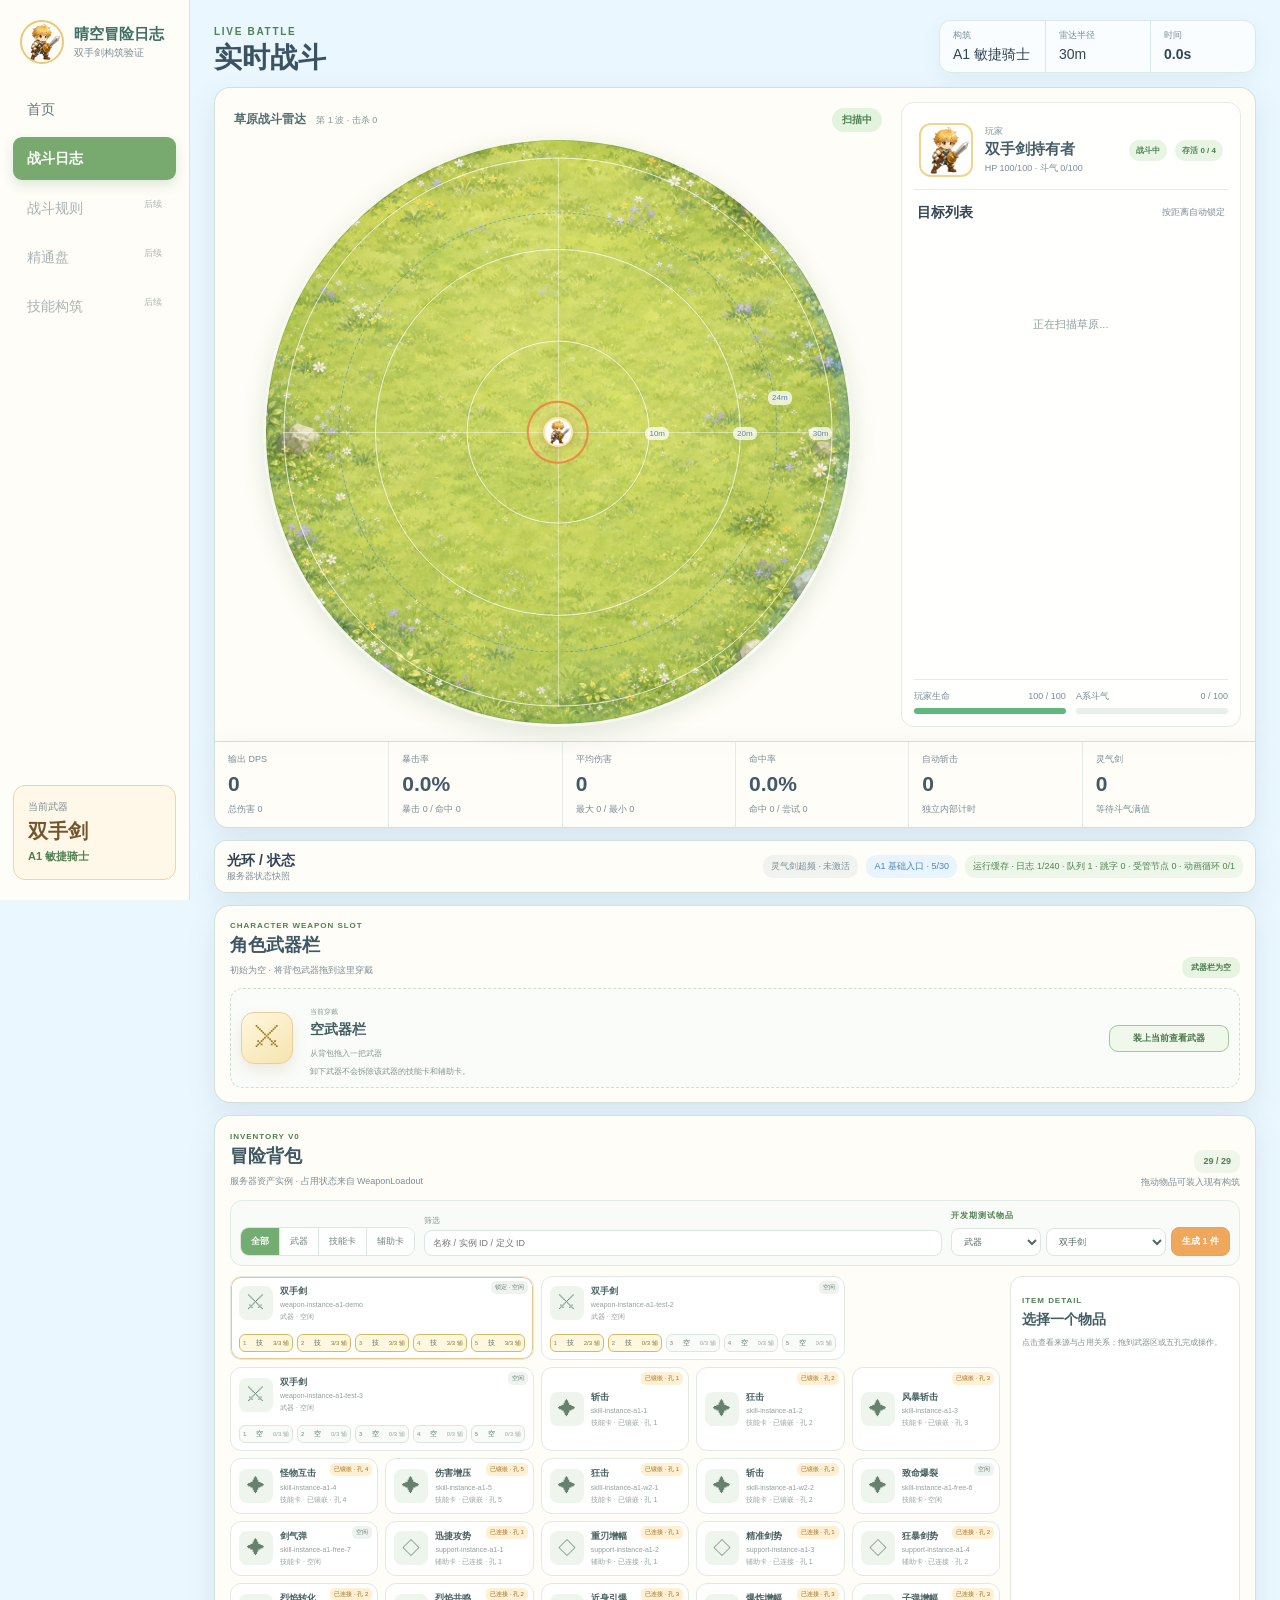
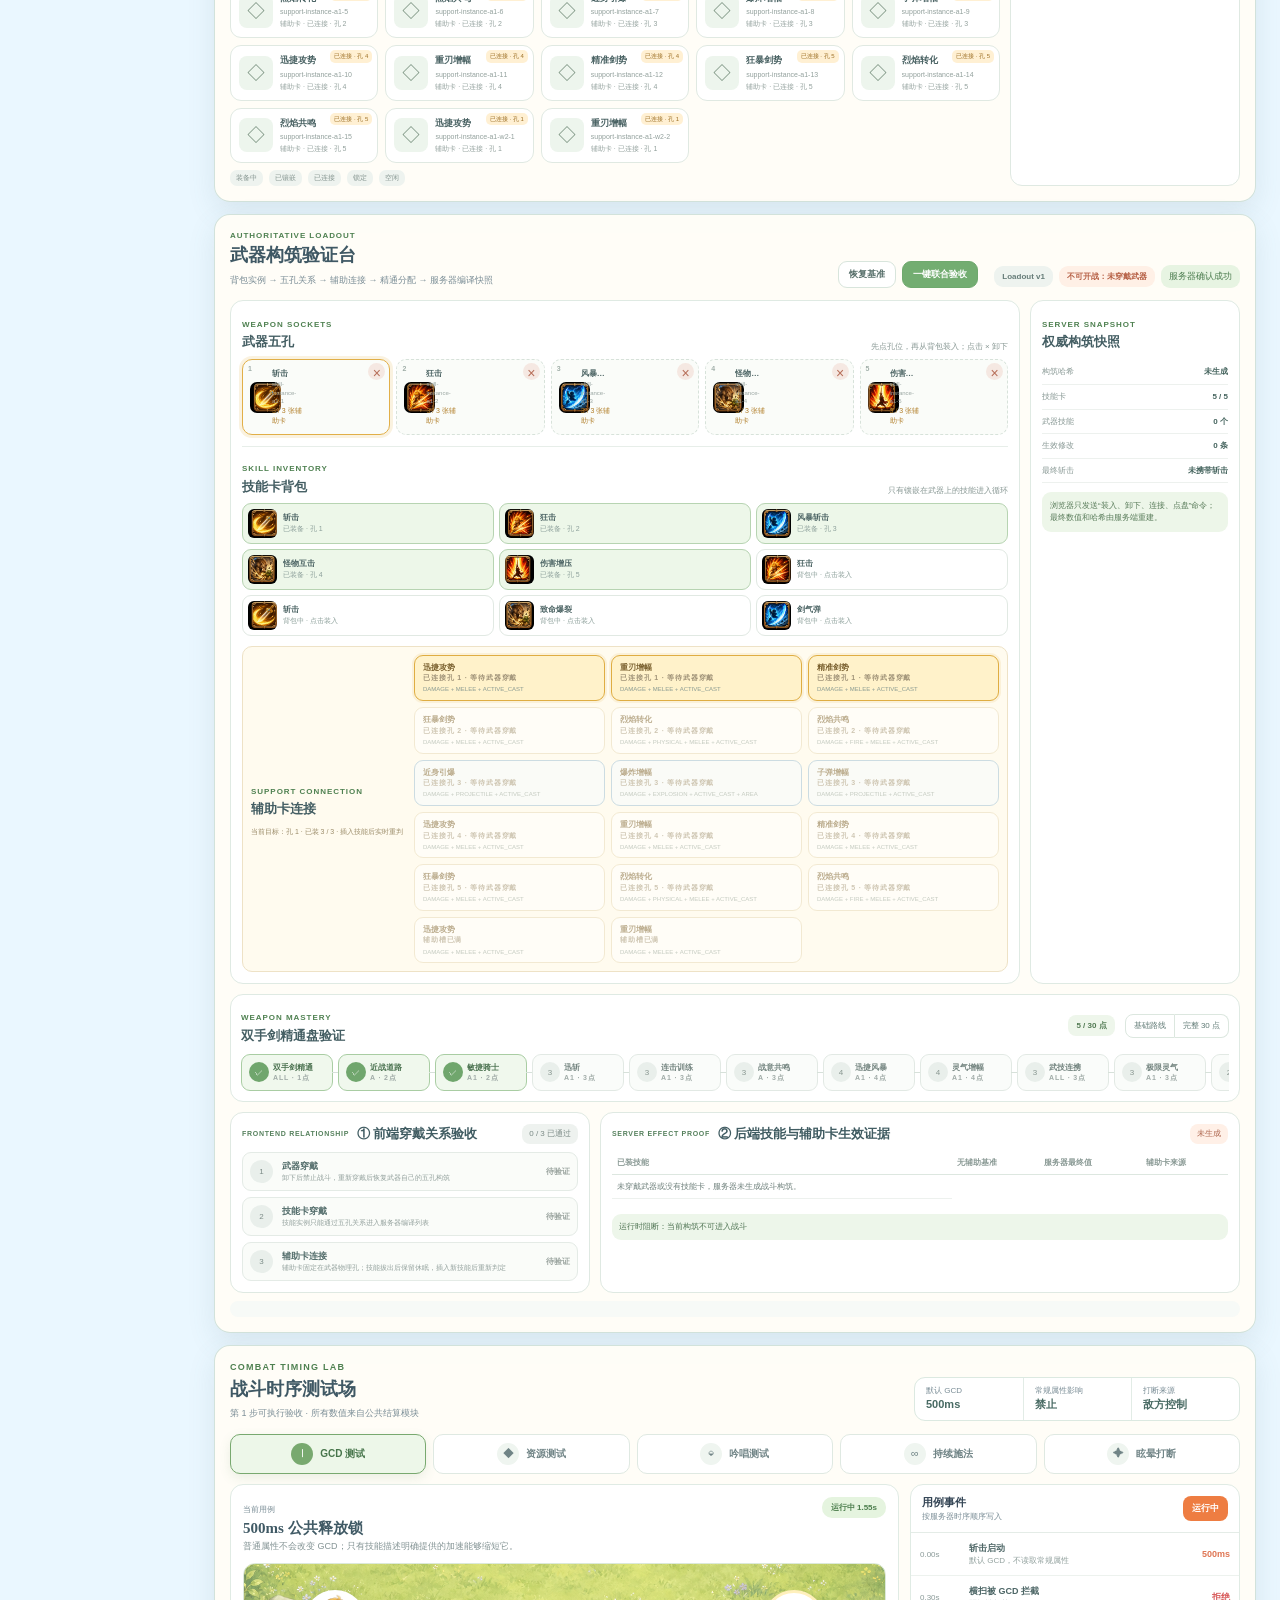
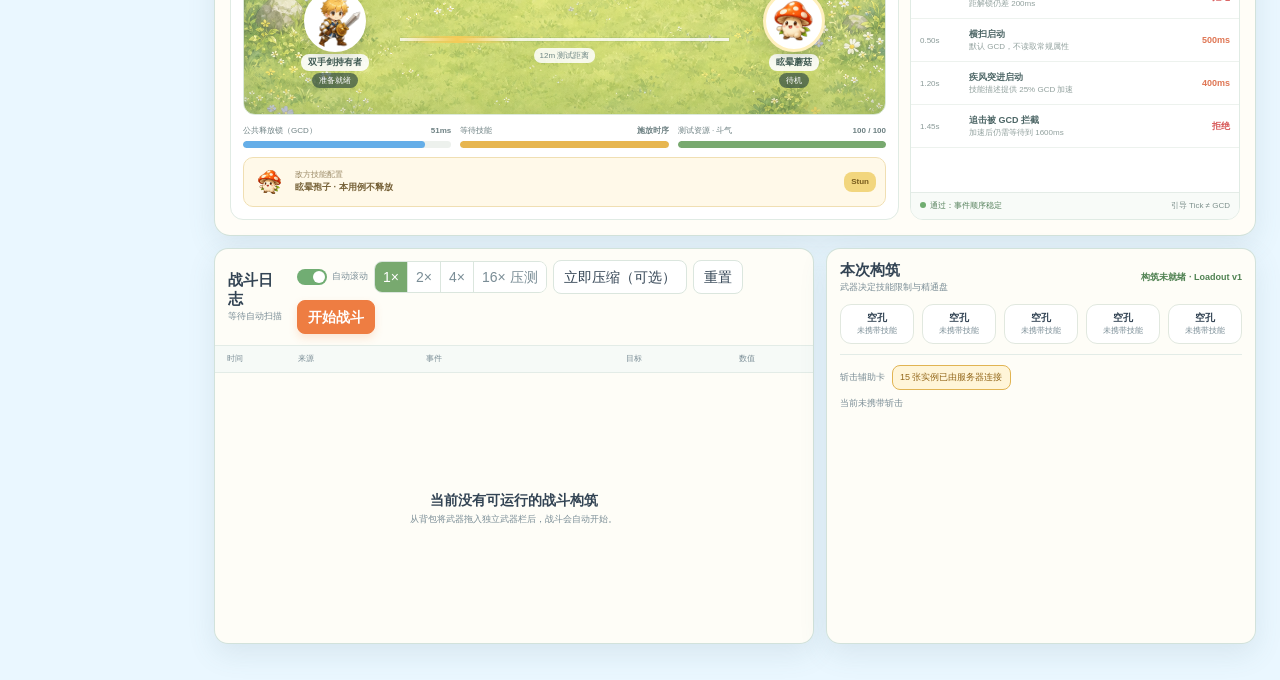
==== apps/web/index.html @ 93f16168 "fix: bind supports to weapon sockets" ====
<!doctype html>
<html lang="zh-CN">
<head>
  <meta charset="UTF-8">
  <meta name="viewport" content="width=device-width, initial-scale=1.0">
  <meta name="description" content="双手剑 A1 敏捷骑士实时战斗日志">
  <title>双手剑 · 实时战斗日志</title>
  <link rel="stylesheet" href="./theme-ro.css?v=slot-bound-supports-1">
</head>
<body>
  <div class="app-shell">
    <aside class="sidebar">
      <div class="brand"><img src="./assets/player-knight.png" alt=""><div><strong>晴空冒险日志</strong><small>双手剑构筑验证</small></div></div>
      <nav aria-label="主导航">
        <button type="button">首页</button>
        <button type="button" class="active">战斗日志</button>
        <button type="button" disabled>战斗规则<small>后续</small></button>
        <button type="button" disabled>精通盘<small>后续</small></button>
        <button type="button" disabled>技能构筑<small>后续</small></button>
      </nav>
      <div class="sidebar-build">
        <small>当前武器</small><strong>双手剑</strong><span>A1 敏捷骑士</span>
      </div>
    </aside>

    <main class="content">
      <header class="page-header">
        <div><p>LIVE BATTLE</p><h1>实时战斗</h1></div>
        <div class="header-meta">
          <span><small>构筑</small>A1 敏捷骑士</span>
          <span><small>雷达半径</small>30m</span>
          <span><small>时间</small><b id="clock">0.0s</b></span>
        </div>
      </header>

      <section class="viewport-panel" aria-label="雷达与战斗视域">
        <div class="encounter-grid">
          <section class="radar-wrap">
            <div class="radar-head"><span>草原战斗雷达 <small id="waveText">第 1 波</small></span><b id="encounterPhase">扫描中</b></div>
            <div class="radar" id="radar">
              <div class="radar-floats" id="radarFloats"></div>
              <i class="radar-sweep"></i>
              <i class="radar-ring ring-1"></i><i class="radar-ring ring-2"></i><i class="radar-ring ring-3"></i>
              <i class="future-range"></i><i class="attack-range" id="attackRange"></i>
              <i class="radar-axis axis-x"></i><i class="radar-axis axis-y"></i>
              <div id="radarUnits"></div>
              <span class="radar-player"><img src="./assets/player-knight.png" alt="玩家"></span>
              <small class="range-label range-10">10m</small><small class="range-label range-20">20m</small><small class="range-label range-24">24m</small><small class="range-label range-30">30m</small>
            </div>
          </section>
          <div class="encounter-view">
            <div class="player-summary">
              <img src="./assets/player-knight.png" alt="双手剑持有者">
              <div><small>玩家</small><strong>双手剑持有者</strong><span id="playerStatus">HP 100/100 · 斗气 0/100</span></div>
              <b id="playerLifeState">战斗中</b><b id="aliveCount">存活 0 / 4</b>
            </div>
            <div class="player-floats" id="playerFloats"></div>
            <div class="roster-title"><span>目标列表</span><small>按距离自动锁定</small></div>
            <div id="enemyRoster" class="enemy-roster">
              <div class="empty-roster">正在扫描草原...</div>
            </div>
            <div class="bars">
              <label>玩家生命 <span id="playerHpText">100 / 100</span><i><b id="playerHpBar" class="hp-player"></b></i></label>
              <label>A系斗气 <span id="spiritText">0 / 100</span><i><b id="spiritBar" class="spirit"></b></i></label>
            </div>
          </div>
        </div>
      </section>

      <section class="metric-grid" aria-label="战斗统计">
        <article><span>输出 DPS</span><strong id="dpsMetric">0</strong><small id="totalMetric">总伤害 0</small></article>
        <article><span>暴击率</span><strong>0.0%</strong><small>暴击 0 / 命中 <b id="hitMetric">0</b></small></article>
        <article><span>平均伤害</span><strong id="avgMetric">0</strong><small>最大 <b id="maxMetric">0</b> / 最小 <b id="minMetric">0</b></small></article>
        <article><span>命中率</span><strong id="accuracyMetric">0.0%</strong><small>命中 <b id="hitDetail">0</b> / 尝试 <b id="attemptMetric">0</b></small></article>
        <article><span>自动斩击</span><strong id="slashMetric">0</strong><small>独立内部计时</small></article>
        <article><span>灵气剑</span><strong id="auraMetric">0</strong><small id="auraState">等待斗气满值</small></article>
      </section>

      <section class="aura-panel">
        <div><span>光环 / 状态</span><small>服务器状态快照</small></div>
        <span id="auraChip" class="state-chip inactive">灵气剑超频 · 未激活</span>
        <span class="state-chip">A1 基础入口 · 5/30</span>
        <span id="runtimeHealth" class="state-chip runtime-health">运行缓存 · 初始化</span>
      </section>

      <section class="character-weapon-panel" aria-label="角色武器栏">
        <header><div><p>CHARACTER WEAPON SLOT</p><h2>角色武器栏</h2><span>初始为空 · 将背包武器拖到这里穿戴</span></div><b id="weaponEquipState">武器栏为空</b></header>
        <div class="character-weapon-slot empty" id="weaponEquipDropZone">
          <div class="weapon-glyph">⚔</div><div><small>当前穿戴</small><h3 id="authorityWeaponName">空武器栏</h3><code id="authorityWeaponInstanceId">拖入一把武器</code><p>卸下武器不会拆除该武器的技能卡和辅助卡。</p></div>
          <button id="weaponToggleBtn" type="button" class="weapon-toggle equip">装上当前查看武器</button>
        </div>
      </section>
      <section class="inventory-panel" id="inventoryPanel" aria-label="背包最小界面">
        <header class="inventory-head">
          <div><p>INVENTORY V0</p><h2>冒险背包</h2><span>服务器资产实例 · 占用状态来自 WeaponLoadout</span></div>
          <div class="inventory-summary"><b id="inventoryVisibleCount">0 / 0</b><span>拖动物品可装入现有构筑</span></div>
        </header>
        <div class="inventory-toolbar">
          <div id="inventoryFilters" class="inventory-filters" aria-label="背包分类">
            <button type="button" class="active" data-inventory-filter="all">全部</button>
            <button type="button" data-inventory-filter="weapon">武器</button>
            <button type="button" data-inventory-filter="skill">技能卡</button>
            <button type="button" data-inventory-filter="support">辅助卡</button>
          </div>
          <label class="inventory-search"><span>筛选</span><input id="inventorySearch" type="search" placeholder="名称 / 实例 ID / 定义 ID"></label>
          <div class="inventory-generator">
            <small>开发期测试物品</small>
            <select id="devItemKind" aria-label="测试物品类型"><option value="weapon">武器</option><option value="skill">技能卡</option><option value="support">辅助卡</option></select>
            <select id="devItemDefinition" aria-label="测试物品定义"></select>
            <button id="grantTestItemBtn" type="button">生成 1 件</button>
          </div>
        </div>
        <div class="inventory-body">
          <div><div id="inventoryGrid" class="inventory-grid"></div><p class="inventory-legend"><span>装备中</span><span>已镶嵌</span><span>已连接</span><span>锁定</span><span>空闲</span></p></div>
          <aside id="inventoryDetail" class="inventory-detail"><small>ITEM DETAIL</small><h3>选择一个物品</h3><p>点击查看来源与占用关系；拖到武器区或五孔完成操作。</p></aside>
        </div>
      </section>
      <section class="loadout-lab-panel" id="loadoutLab" aria-label="武器构筑验证台">
        <header class="loadout-lab-head">
          <div><p>AUTHORITATIVE LOADOUT</p><h2>武器构筑验证台</h2><span>背包实例 → 五孔关系 → 辅助连接 → 精通分配 → 服务器编译快照</span></div>
          <div class="loadout-authority-actions"><button id="resetLoadoutBtn" type="button">恢复基准</button><button id="runAcceptanceBtn" type="button">一键联合验收</button></div><div class="loadout-authority-status"><b id="authorityVersion">Loadout v1</b><strong id="authorityReady" class="ready">可进入战斗</strong><span id="loadoutCommandState" class="accepted">服务器确认成功</span></div>
        </header>

        <div class="loadout-lab-grid">
          <div class="loadout-workbench">
            <div class="workbench-title"><div><small>WEAPON SOCKETS</small><h3>武器五孔</h3></div><span>先点孔位，再从背包装入；点击 × 卸下</span></div>
            <div id="authoritySockets" class="authority-sockets"></div>

            <div class="workbench-title inventory-title"><div><small>SKILL INVENTORY</small><h3>技能卡背包</h3></div><span>只有镶嵌在武器上的技能进入循环</span></div>
            <div id="skillInventory" class="skill-inventory"></div>

            <div class="support-workbench">
              <div><small>SUPPORT CONNECTION</small><h3>辅助卡连接</h3><span id="selectedSocketLabel">当前目标：孔 1</span></div>
              <div id="authoritySupports" class="authority-supports"></div>
            </div>
          </div>

          <aside class="compiled-snapshot-card">
            <div><small>SERVER SNAPSHOT</small><h3>权威构筑快照</h3></div>
            <dl>
              <div><dt>构筑哈希</dt><dd id="authorityHash">计算中</dd></div>
              <div><dt>技能卡</dt><dd id="authoritySocketCount">5 / 5</dd></div>
              <div><dt>武器技能</dt><dd id="authorityWeaponSkills">2 个</dd></div>
              <div><dt>生效修改</dt><dd id="authorityModifierCount">0 条</dd></div>
              <div><dt>最终斩击</dt><dd id="authorityFinalSlash">250ms · 1.00×</dd></div>
            </dl>
            <p>浏览器只发送“装入、卸下、连接、点盘”命令；最终数值和哈希由服务端重建。</p>
          </aside>
        </div>

        <div class="mastery-workbench">
          <header><div><small>WEAPON MASTERY</small><h3>双手剑精通盘验证</h3></div><b id="masterySpent">5 / 30 点</b><div><button id="masteryBaseBtn" type="button">基础路线</button><button id="masteryFullBtn" type="button">完整 30 点</button></div></header>
          <div id="masteryTrack" class="mastery-track"></div>
        </div>

        <div class="joint-acceptance-grid">
          <section class="acceptance-front">
            <header><small>FRONTEND RELATIONSHIP</small><h3>① 前端穿戴关系验收</h3><span id="acceptanceState">等待操作</span></header>
            <ol class="acceptance-checks">
              <li id="frontCheckWeapon"><i>1</i><div><b>武器穿戴</b><small>卸下后禁止战斗，重新穿戴后恢复武器自己的五孔构筑</small></div><strong>待验证</strong></li>
              <li id="frontCheckSkill"><i>2</i><div><b>技能卡穿戴</b><small>技能实例只能通过五孔关系进入服务器编译列表</small></div><strong>待验证</strong></li>
              <li id="frontCheckSupport"><i>3</i><div><b>辅助卡连接</b><small>辅助卡固定在武器物理孔；技能拔出后保留休眠，插入新技能后重新判定</small></div><strong>待验证</strong></li>
            </ol>
          </section>
          <section class="acceptance-backend">
            <header><small>SERVER EFFECT PROOF</small><h3>② 后端技能与辅助卡生效证据</h3><span id="backendProofState">实时快照</span></header>
            <div class="effect-table-wrap"><table class="effect-table"><thead><tr><th>已装技能</th><th>无辅助基准</th><th>服务器最终值</th><th>辅助卡来源</th></tr></thead><tbody id="backendSkillRows"></tbody></table></div>
            <div id="backendModifierEvidence" class="modifier-evidence"></div>
            <div id="backendBattleProof" class="battle-proof">等待构筑进入战斗运行时</div>
          </section>
        </div>
        <ol id="acceptanceLog" class="acceptance-log" aria-live="polite"></ol>
      </section>
      <section class="timing-lab-panel" id="timingLab" aria-label="战斗时序测试场">
        <header class="timing-lab-head">
          <div><p>COMBAT TIMING LAB</p><h2>战斗时序测试场</h2><span>第 1 步可执行验收 · 所有数值来自公共结算模块</span></div>
          <div class="timing-rule-chips">
            <span><small>默认 GCD</small><b>500ms</b></span>
            <span><small>常规属性影响</small><b>禁止</b></span>
            <span><small>打断来源</small><b>敌方控制</b></span>
          </div>
        </header>

        <div class="timing-case-tabs" id="timingCaseTabs" aria-label="测试用例"></div>

        <div class="timing-lab-grid">
          <div class="timing-stage">
            <div class="timing-stage-head">
              <div><small>当前用例</small><h3 id="timingCaseTitle">500ms 公共释放锁</h3><p id="timingCaseDescription"></p></div>
              <b id="timingCaseState">待运行</b>
            </div>

            <div class="timing-arena">
              <div class="timing-actor player ready" id="timingPlayer">
                <div class="timing-avatar"><img src="./assets/player-knight.png" alt="测试角色"><i></i></div>
                <strong>双手剑持有者</strong>
                <span id="timingPlayerState">准备就绪</span>
              </div>
              <div class="timing-effect-line"><i></i><span>12m 测试距离</span></div>
              <div class="timing-actor enemy">
                <div class="timing-avatar"><img src="./assets/monster-mushroom.png" alt="眩晕蘑菇"><i></i></div>
                <strong>眩晕蘑菇</strong>
                <span id="timingEnemyState">待机</span>
              </div>
            </div>

            <div class="timing-bars">
              <label><span>公共释放锁（GCD）</span><b id="timingGcdValue">READY</b><i><em id="timingGcdFill" class="gcd"></em></i></label>
              <label><span id="timingCastLabel">等待技能</span><b>施放时序</b><i><em id="timingCastFill" class="cast"></em></i></label>
              <label><span>测试资源 · 斗气</span><b id="timingResourceValue">100 / 100</b><i><em id="timingResourceFill" class="resource"></em></i></label>
            </div>

            <div class="timing-enemy-skill">
              <img src="./assets/monster-mushroom.png" alt="">
              <div><small>敌方技能配置</small><strong id="timingEnemySkill">眩晕孢子 · 1.0s 眩晕 · 可打断</strong></div>
              <span>Stun</span>
            </div>
          </div>

          <aside class="timing-console">
            <div class="timing-console-head">
              <div><strong>用例事件</strong><small>按服务器时序顺序写入</small></div>
              <button type="button" id="runTimingCase">运行测试</button>
            </div>
            <div class="timing-event-log" id="timingEventLog" aria-live="polite"></div>
            <footer><span><i></i>通过：事件顺序稳定</span><span>引导 Tick ≠ GCD</span></footer>
          </aside>
        </div>
      </section>

      <div class="lower-grid">
      <section class="log-panel">
        <div class="log-toolbar">
          <div><h2>战斗日志</h2><span id="logSummary">等待战斗开始</span></div>
          <div class="toolbar-controls">
            <label class="switch"><input id="autoScroll" type="checkbox" checked><span></span>自动滚动</label>
            <div class="speed-controls" aria-label="模拟速度">
              <button type="button" data-speed="1" class="active">1×</button><button type="button" data-speed="2">2×</button><button type="button" data-speed="4">4×</button><button type="button" data-speed="16">16× 压测</button>
            </div>
            <button id="cleanupBtn" class="button secondary" type="button">立即压缩（可选）</button>
            <button id="resetBtn" class="button secondary" type="button">重置</button>
            <button id="startBtn" class="button primary" type="button">开始战斗</button>
          </div>
        </div>
        <div class="log-head"><span>时间</span><span>来源</span><span>事件</span><span>目标</span><span>数值</span></div>
        <div id="eventLog" class="event-log" aria-live="polite">
          <div class="empty-log"><strong>尚无战斗事件</strong><span>点击“开始战斗”后，自动释放序列会实时写入这里。</span></div>
        </div>
      </section>

      <section class="loadout-panel">
        <div class="loadout-title"><div><h2>本次构筑</h2><span>武器决定技能限制与精通盘</span></div><strong id="compileStatus">构筑已编译</strong></div>
        <div id="skillBar" class="skill-bar" aria-label="技能栏"></div>
        <div class="support-area">
          <span>斩击辅助卡</span>
          <div id="supportCards"></div>
          <p id="compiledSlash">最终斩击：572ms · 1.64×</p>
        </div>
      </section>
      </div>
    </main>
  </div>
  <script type="module" src="./battle-ro.js?v=runtime-retention-1"></script>
  <script type="module" src="./timing-lab.js?v=runtime-retention-1"></script>
  <script type="module" src="./loadout-lab.js?v=slot-bound-supports-1"></script>
</body>
</html>
---- apps/web/theme-ro.css ----
:root{color-scheme:light;--sky:#eaf7ff;--cream:#fffdf7;--line:#d9e7df;--ink:#334454;--muted:#7a8d96;--green:#78a96f;--green-dark:#4f8151;--blue:#65aee8;--gold:#e7b650;--orange:#ee7d42;--red:#eb6f69;--shadow:0 10px 28px rgba(86,119,125,.12)}
*{box-sizing:border-box}body{margin:0;min-width:320px;background:var(--sky);color:var(--ink);font:14px/1.45 "Microsoft YaHei","Segoe UI",sans-serif}button{font:inherit}.app-shell{min-height:100vh;display:grid;grid-template-columns:190px minmax(0,1fr)}
.sidebar{position:sticky;top:0;height:100vh;padding:20px 13px;background:rgba(255,253,247,.94);border-right:1px solid #d8e5d7;display:flex;flex-direction:column}.brand{display:flex;align-items:center;gap:10px;padding:0 7px 24px}.brand img{width:44px;height:44px;border-radius:50%;object-fit:cover;object-position:17% 30%;border:2px solid #e8c879}.brand div{display:grid}.brand strong{font-family:Georgia,"Microsoft YaHei",serif;color:#3e6f64;font-size:15px}.brand small,.sidebar-build small{color:var(--muted);font-size:10px}
nav{display:grid;gap:7px}nav button{display:grid;grid-template-columns:1fr auto;width:100%;padding:11px 14px;border:0;border-radius:9px;color:#64777c;background:transparent;text-align:left;cursor:pointer}nav button:hover:not(:disabled){background:#edf7eb;color:var(--green-dark)}nav button.active{background:var(--green);color:white;font-weight:700;box-shadow:0 5px 12px rgba(79,129,81,.18)}nav button:disabled{cursor:default;opacity:.55}nav button small{font-size:9px}.sidebar-build{margin-top:auto;padding:14px;border:1px solid #e6d7b4;border-radius:12px;background:#fff8e8;display:grid;gap:3px}.sidebar-build strong{font-family:Georgia,"Microsoft YaHei",serif;font-size:20px;color:#75552c}.sidebar-build span{color:var(--green-dark);font-size:11px;font-weight:700}
.content{max-width:1500px;width:100%;margin:0 auto;padding:20px 24px 36px}.page-header{display:flex;justify-content:space-between;align-items:flex-end;gap:20px;margin-bottom:14px}.page-header p{margin:0 0 3px;color:var(--green-dark);font-size:10px;font-weight:700;letter-spacing:.17em}.page-header h1{margin:0;font:700 28px/1.1 Georgia,"Microsoft YaHei",serif;color:#3a5262}.header-meta{display:flex;align-items:center;background:rgba(255,255,255,.72);border:1px solid #dbe9e7;border-radius:12px;overflow:hidden;box-shadow:0 6px 18px rgba(94,132,145,.08)}.header-meta span{min-width:105px;padding:8px 13px;display:grid;gap:2px;border-left:1px solid #dbe9e7}.header-meta span:first-child{border-left:0}.header-meta small{color:var(--muted);font-size:9px}.header-meta b{font-weight:600;font-variant-numeric:tabular-nums}
.viewport-panel,.metric-grid,.aura-panel,.log-panel,.loadout-panel{border:1px solid rgba(208,225,218,.95);background:rgba(255,253,247,.94);box-shadow:var(--shadow)}.viewport-panel{padding:14px;border-radius:16px 16px 0 0}.encounter-grid{display:grid;grid-template-columns:minmax(520px,1.45fr) minmax(330px,.75fr);gap:14px;align-items:stretch}.radar-wrap{min-width:0}.radar-head{height:35px;display:flex;justify-content:space-between;align-items:center;padding:0 5px;color:#536d70;font-size:12px;font-weight:700}.radar-head small{margin-left:7px;color:#829894;font-size:9px;font-weight:500}.radar-head b{padding:5px 10px;border-radius:13px;background:#e2f4de;color:var(--green-dark);font-size:10px;font-weight:700}
.radar{position:relative;width:min(590px,48vw);height:min(590px,48vw);min-width:440px;min-height:440px;margin:auto;border:3px solid rgba(255,255,255,.9);border-radius:50%;overflow:hidden;background:#b7d96e url('./assets/meadow-battlefield.png') center/cover;box-shadow:inset 0 0 0 1px rgba(83,127,71,.24),0 8px 22px rgba(88,126,78,.16)}.radar-ring{position:absolute;left:50%;top:50%;border:1px solid rgba(255,255,255,.78);border-radius:50%;transform:translate(-50%,-50%);box-shadow:0 0 0 1px rgba(81,120,71,.08)}.ring-1{width:31.3%;height:31.3%}.ring-2{width:62.7%;height:62.7%}.ring-3{width:94%;height:94%}.future-range{position:absolute;z-index:2;left:50%;top:50%;width:75.2%;height:75.2%;border:1px dashed rgba(76,139,199,.65);border-radius:50%;transform:translate(-50%,-50%)}.attack-range{position:absolute;z-index:4;left:50%;top:50%;width:10.7%;height:10.7%;border:2px solid rgba(238,125,66,.85);border-radius:50%;transform:translate(-50%,-50%);background:rgba(255,219,143,.16)}.attack-range.pulse{animation:rangePulse .25s ease-out}.radar-axis{position:absolute;background:rgba(255,255,255,.44)}.axis-x{left:3%;right:3%;top:50%;height:1px}.axis-y{top:3%;bottom:3%;left:50%;width:1px}.radar-sweep{position:absolute;inset:0;border-radius:50%;border:12px solid transparent;border-right-color:rgba(101,174,232,.18);animation:sweep 3.6s linear infinite}.radar-player{position:absolute;z-index:7;left:50%;top:50%;width:30px;height:30px;border:2px solid #ffe5a8;border-radius:50%;overflow:hidden;transform:translate(-50%,-50%);background:#fff;box-shadow:0 3px 8px rgba(98,79,41,.3)}.radar-player.dead{filter:grayscale(1);opacity:.42}.radar-player img{width:100%;height:100%;object-fit:cover;object-position:17% 30%}.range-label{position:absolute;z-index:3;padding:1px 4px;border-radius:6px;background:rgba(255,255,255,.74);color:#63869a;font-size:8px}.range-10{left:65%;top:49%}.range-20{left:80%;top:49%}.range-24{left:86%;top:43%;color:#4b86bc}.range-30{right:3%;top:49%}.radar-floats{position:absolute;z-index:12;inset:0;pointer-events:none}.radar-unit{position:absolute;z-index:6;width:52px;transform:translate(-50%,-50%);text-align:center;transition:left .1s linear,top .1s linear,opacity .25s}.radar-unit.hit-shake{animation:targetShake .2s linear}.radar-unit.dead{opacity:.28;filter:grayscale(1)}.radar-unit.targeted .unit-avatar{border-color:#ffca55;box-shadow:0 0 0 2px rgba(255,232,157,.7)}.unit-avatar{width:36px;height:36px;margin:auto;border:2px solid white;border-radius:50%;object-fit:cover;background:#fff;box-shadow:0 3px 7px rgba(62,86,59,.25)}.unit-name{display:block;margin-top:1px;padding:1px 4px;border-radius:7px;background:rgba(255,255,255,.88);color:#445e51;font-size:8px;font-weight:700;white-space:nowrap;overflow:hidden;text-overflow:ellipsis}.unit-hp{display:block;height:4px;margin:1px 6px 0;border:1px solid rgba(255,255,255,.8);border-radius:5px;background:rgba(64,77,65,.42);overflow:hidden}.unit-hp i{display:block;height:100%;border-radius:5px;background:var(--red)}.radar-float{position:absolute;z-index:20;white-space:nowrap;color:#e8562e;font-size:14px;font-weight:800;text-shadow:0 1px 2px white;animation:radarFloatUp .9s ease-out forwards}.radar-float.heal{color:#28a95b}.radar-float.kill{color:#b06b00;font-size:16px}
.encounter-view{position:relative;min-width:0;padding:12px;border-radius:13px;background:rgba(255,255,255,.72);border:1px solid #e2ece5;display:flex;flex-direction:column}.player-summary{display:grid;grid-template-columns:58px 1fr auto auto;align-items:center;gap:8px;padding:8px 5px 12px;border-bottom:1px solid #e3ece7}.player-summary.dead{opacity:.65}.player-summary>img{width:54px;height:54px;border-radius:12px;object-fit:cover;object-position:17% 30%;border:2px solid #f1d58e}.player-summary div{display:grid;gap:1px}.player-summary small{color:#7c9697;font-size:9px}.player-summary strong{font-family:Georgia,"Microsoft YaHei",serif;color:#465e68;font-size:15px}.player-summary span{color:var(--muted);font-size:9px}.player-summary>b{padding:5px 7px;border-radius:10px;background:#e8f5e5;color:var(--green-dark);font-size:8px}.player-summary>#playerLifeState.dead{background:#fde7e5;color:#b84f49}.player-floats{position:absolute;z-index:20;left:20px;top:12px;width:180px;height:80px;pointer-events:none}.float-number{position:absolute;left:50%;bottom:0;white-space:nowrap;color:#e85e34;font-size:15px;font-weight:800;text-shadow:0 1px 3px white;animation:floatUp .85s ease-out forwards}.float-number.resource{color:#c58b20;font-size:11px}.float-number.state{color:#498bc7;font-size:11px}.float-number.damage{color:#d84e49}.float-number.heal{color:#28a95b}.roster-title{display:flex;justify-content:space-between;align-items:center;padding:12px 3px 7px}.roster-title span{font-weight:700}.roster-title small{color:var(--muted);font-size:9px}.enemy-roster{display:grid;gap:7px;flex:1;align-content:start}.empty-roster{display:grid;place-items:center;min-height:190px;color:#8da09e;font-size:11px}.roster-row{display:grid;grid-template-columns:48px 1fr auto;align-items:center;gap:8px;padding:7px;border:1px solid #e2ebe4;border-radius:10px;background:#fff}.roster-row.targeted{border-color:#edc46d;background:#fffaf0}.roster-row.dead{opacity:.48}.roster-row img{width:44px;height:44px;border-radius:10px;object-fit:cover}.roster-info{min-width:0;display:grid;grid-template-columns:1fr auto;gap:3px 7px}.roster-info strong{overflow:hidden;text-overflow:ellipsis;white-space:nowrap;font-size:11px}.roster-info small{color:var(--muted);font-size:9px}.roster-info i{grid-column:1/-1;height:5px;border-radius:4px;background:#edf0ed;overflow:hidden}.roster-info i b{display:block;height:100%;background:var(--red)}.roster-state{padding:4px 6px;border-radius:8px;background:#edf6eb;color:var(--green-dark);font-size:8px}.bars{display:grid;grid-template-columns:1fr 1fr;gap:10px;margin-top:10px;padding-top:10px;border-top:1px solid #e3ece7}.bars label{display:grid;grid-template-columns:1fr auto;gap:5px;color:var(--muted);font-size:9px}.bars label>span{font-variant-numeric:tabular-nums}.bars i{grid-column:1/-1;height:6px;border-radius:5px;background:#e8eee9;overflow:hidden}.bars b{display:block;height:100%;transition:width .15s}.hp-player{width:100%;background:#62b77f}.spirit{width:0;background:var(--gold)}
.metric-grid{display:grid;grid-template-columns:repeat(6,1fr);border-top:0;border-radius:0 0 14px 14px;overflow:hidden}.metric-grid article{min-width:0;padding:11px 13px;border-left:1px solid #e3ece7}.metric-grid article:first-child{border-left:0}.metric-grid span,.metric-grid small{display:block;color:var(--muted);font-size:9px}.metric-grid strong{display:block;margin:3px 0;color:#435967;font-size:21px;font-weight:650;font-variant-numeric:tabular-nums}.metric-grid small b{color:inherit;font-weight:400}.aura-panel{display:flex;align-items:center;gap:8px;margin-top:12px;padding:9px 12px;border-radius:12px}.aura-panel>div{margin-right:auto;display:grid}.aura-panel>div span{font-weight:700}.aura-panel>div small{color:var(--muted);font-size:9px}.state-chip{padding:5px 8px;border-radius:10px;background:#e8f4ff;color:#4c83ae;font-size:9px}.state-chip.inactive{background:#f1f3f1;color:var(--muted)}.state-chip.active{background:#fff1cd;color:#9b6d14}
.lower-grid{display:grid;grid-template-columns:minmax(0,1.18fr) minmax(430px,.82fr);gap:12px;margin-top:12px}.log-panel,.loadout-panel{margin:0;border-radius:14px;overflow:hidden}.log-toolbar{padding:11px 13px;display:flex;justify-content:space-between;align-items:center;gap:12px;border-bottom:1px solid #e3ece7}.log-toolbar h2,.loadout-title h2{margin:0;font:700 15px Georgia,"Microsoft YaHei",serif}.log-toolbar>div:first-child,.loadout-title>div{display:grid;gap:1px}.log-toolbar>div>span,.loadout-title span{color:var(--muted);font-size:9px}.toolbar-controls{display:flex;align-items:center;gap:6px;flex-wrap:wrap}.switch{display:flex;align-items:center;gap:5px;color:var(--muted);font-size:9px;cursor:pointer}.switch input{position:absolute;opacity:0}.switch span{width:30px;height:16px;padding:2px;border-radius:10px;background:#cad7ce}.switch span::after{content:"";display:block;width:12px;height:12px;border-radius:50%;background:white;transition:transform .15s}.switch input:checked+span{background:#71ad73}.switch input:checked+span::after{transform:translateX(14px)}.speed-controls{display:flex;border:1px solid #dbe6de;border-radius:8px;overflow:hidden}.speed-controls button{padding:5px 8px;border:0;border-left:1px solid #dbe6de;background:white;color:var(--muted);cursor:pointer}.speed-controls button:first-child{border-left:0}.speed-controls button.active{background:var(--green);color:white}.button{padding:6px 10px;border:1px solid #dbe6de;border-radius:8px;cursor:pointer}.button.secondary{background:white;color:var(--ink)}.button.primary{border-color:var(--orange);background:var(--orange);color:white;font-weight:700;box-shadow:0 4px 9px rgba(238,125,66,.19)}
.log-head,.event-row{display:grid;grid-template-columns:63px 120px minmax(190px,1fr) 105px 62px;gap:8px;align-items:center}.log-head{padding:7px 12px;color:var(--muted);background:#f6faf7;font-size:8px;border-bottom:1px solid #e3ece7}.event-log{height:270px;overflow:auto}.event-row{min-height:32px;padding:5px 12px;border-bottom:1px solid #edf1ee;font-size:10px}.event-row:hover{background:#fbfdfb}.event-row time{color:var(--muted);font-variant-numeric:tabular-nums}.event-row .source{color:#587468}.event-row .source i{display:none}.event-row .event-name.hit{color:#bd6d22}.event-row .event-name.state{color:#4b8d68}.event-row .target{color:var(--muted)}.event-row .value{text-align:right;font-variant-numeric:tabular-nums;color:#df6949}.empty-log{height:100%;display:grid;place-content:center;text-align:center;gap:3px;color:var(--muted)}.empty-log strong{color:var(--ink);font-weight:600}.empty-log span{font-size:9px}
.loadout-panel{padding:12px 13px}.loadout-title{display:flex;justify-content:space-between;align-items:center;margin-bottom:10px}.loadout-title>strong{color:var(--green-dark);font-size:9px}.skill-bar{display:grid;grid-template-columns:repeat(5,1fr);gap:8px}.skill-slot{position:relative;min-width:0;padding:6px;border:1px solid #e1e8df;border-radius:11px;background:#fff;display:grid;gap:5px;text-align:center}.skill-slot.active{border-color:#e7b650;box-shadow:0 0 0 3px rgba(231,182,80,.2)}.skill-slot>img{width:100%;aspect-ratio:1;object-fit:cover;border-radius:8px}.skill-slot div{min-width:0;display:grid}.skill-slot strong{overflow:hidden;text-overflow:ellipsis;white-space:nowrap;font-size:10px}.skill-slot small{color:var(--muted);font-size:8px}.support-area{display:flex;align-items:center;gap:7px;margin-top:10px;padding-top:10px;border-top:1px solid #e3ece7;font-size:9px;flex-wrap:wrap}.support-area>span{color:var(--muted)}#supportCards{display:flex;gap:5px}.support-card{padding:5px 7px;border:1px solid #dce6dd;border-radius:8px;background:white;color:var(--muted);cursor:pointer}.support-card.active{border-color:#e1b452;background:#fff5d8;color:#926619}.support-area p{width:100%;margin:0;color:var(--muted)}
@keyframes sweep{to{transform:rotate(360deg)}}@keyframes floatUp{0%{opacity:0;transform:translate(-50%,8px) scale(.8)}18%{opacity:1;transform:translate(-50%,0) scale(1.08)}100%{opacity:0;transform:translate(-50%,-56px)}}@keyframes radarFloatUp{0%{opacity:0;transform:translate(-50%,4px) scale(.8)}18%{opacity:1;transform:translate(-50%,0) scale(1.08)}100%{opacity:0;transform:translate(-50%,-44px)}}@keyframes targetShake{0%,100%{transform:translate(-50%,-50%)}25%{transform:translate(calc(-50% - 4px),calc(-50% + 1px)) rotate(-2deg)}50%{transform:translate(calc(-50% + 4px),calc(-50% - 1px)) rotate(2deg)}75%{transform:translate(calc(-50% - 2px),calc(-50% - 1px))}}@keyframes rangePulse{0%{opacity:1;transform:translate(-50%,-50%) scale(.72)}100%{opacity:.18;transform:translate(-50%,-50%) scale(1.18)}}
@media(max-width:1200px){.encounter-grid{grid-template-columns:minmax(470px,1.2fr) 330px}.radar{width:min(500px,45vw);height:min(500px,45vw);min-width:420px;min-height:420px}.metric-grid{grid-template-columns:repeat(3,1fr)}.lower-grid{grid-template-columns:1fr}.skill-bar{grid-template-columns:repeat(5,minmax(100px,1fr))}}
@media(max-width:840px){.app-shell{grid-template-columns:1fr}.sidebar{position:static;height:auto;padding:10px}.brand,.sidebar-build{display:none}nav{display:flex;overflow:auto}nav button{min-width:110px}.content{padding:13px}.page-header{align-items:flex-start;flex-direction:column}.header-meta{width:100%;overflow:auto}.header-meta span{flex:1}.encounter-grid{grid-template-columns:1fr}.radar{width:min(600px,88vw);height:min(600px,88vw);min-width:0;min-height:0}.lower-grid{grid-template-columns:1fr}.log-head{display:none}.event-row{grid-template-columns:55px 1fr 60px}.event-row .target,.event-row .source{display:none}.skill-bar{overflow:auto}.metric-grid{grid-template-columns:repeat(2,1fr)}}

/* Step 1: executable combat timing test lab */
.timing-lab-panel{margin-top:12px;padding:15px;border:1px solid rgba(208,225,218,.95);border-radius:16px;background:rgba(255,253,247,.96);box-shadow:var(--shadow)}
.timing-lab-head{display:flex;justify-content:space-between;align-items:flex-end;gap:18px}.timing-lab-head p{margin:0 0 2px;color:var(--green-dark);font-size:9px;font-weight:800;letter-spacing:.14em}.timing-lab-head h2{margin:0;font:700 18px Georgia,"Microsoft YaHei",serif;color:#3f5864}.timing-lab-head>div>span{color:var(--muted);font-size:9px}.timing-rule-chips{display:flex;border:1px solid #dce9e1;border-radius:11px;overflow:hidden;background:#fff}.timing-rule-chips span{min-width:108px;padding:7px 11px;border-left:1px solid #e2ece6;display:grid}.timing-rule-chips span:first-child{border-left:0}.timing-rule-chips small{color:var(--muted);font-size:8px}.timing-rule-chips b{color:#486a63;font-size:11px}
.timing-case-tabs{display:grid;grid-template-columns:repeat(5,1fr);gap:7px;margin-top:13px}.timing-case-tabs button{min-width:0;padding:8px 10px;border:1px solid #dfe9e2;border-radius:10px;background:#fff;color:#708486;display:flex;align-items:center;justify-content:center;gap:7px;cursor:pointer;transition:.15s}.timing-case-tabs button:hover{border-color:#afcfa9;background:#f7fcf5}.timing-case-tabs button.active{border-color:#78a96f;background:#edf7e9;color:#47754b;box-shadow:0 4px 12px rgba(79,129,81,.12)}.timing-case-tabs i{width:22px;height:22px;border-radius:50%;background:#eff5f0;display:grid;place-items:center;font-style:normal;font-size:11px}.timing-case-tabs .active i{background:#78a96f;color:white}.timing-case-tabs span{overflow:hidden;text-overflow:ellipsis;white-space:nowrap;font-size:10px;font-weight:700}
.timing-lab-grid{display:grid;grid-template-columns:minmax(0,1.5fr) minmax(330px,.5fr);gap:11px;margin-top:10px}.timing-stage,.timing-console{border:1px solid #e0ebe4;border-radius:13px;background:#fff;overflow:hidden}.timing-stage{padding:12px}.timing-stage-head{display:flex;justify-content:space-between;align-items:flex-start;gap:12px}.timing-stage-head small{color:var(--muted);font-size:8px}.timing-stage-head h3{margin:2px 0 2px;color:#405a65;font:700 15px Georgia,"Microsoft YaHei",serif}.timing-stage-head p{max-width:720px;margin:0;color:#839394;font-size:9px}.timing-stage-head>b{padding:5px 9px;border-radius:10px;background:#f1f4f1;color:#80908d;font-size:8px}.timing-stage-head>b.running{background:#e5f4df;color:#4b7d4c}
.timing-arena{position:relative;height:152px;margin-top:10px;border:1px solid #dce9da;border-radius:12px;overflow:hidden;background:linear-gradient(rgba(255,255,255,.12),rgba(255,255,255,.12)),url("./assets/meadow-battlefield.png") center 57%/cover;display:grid;grid-template-columns:130px 1fr 130px;align-items:center;padding:0 26px}.timing-arena:after{content:"";position:absolute;left:0;right:0;bottom:0;height:28%;background:linear-gradient(transparent,rgba(82,124,75,.15));pointer-events:none}.timing-actor{position:relative;z-index:2;display:grid;justify-items:center;gap:2px;text-align:center}.timing-avatar{position:relative;width:62px;height:62px;border:3px solid white;border-radius:50%;background:white;box-shadow:0 6px 13px rgba(70,91,65,.22)}.timing-avatar img{width:100%;height:100%;border-radius:50%;object-fit:cover}.timing-actor.player .timing-avatar img{object-position:17% 30%}.timing-actor strong{padding:2px 7px;border-radius:8px;background:rgba(255,255,255,.9);color:#405b54;font-size:9px}.timing-actor>span{padding:2px 7px;border-radius:8px;background:rgba(53,79,67,.7);color:#fff;font-size:8px}.timing-avatar i{position:absolute;inset:-8px;border:3px solid transparent;border-radius:50%;opacity:0}.timing-actor.casting .timing-avatar i{border-top-color:#65aee8;opacity:1;animation:timingSpin 1s linear infinite}.timing-actor.channeling .timing-avatar i{border-color:#e7b650;opacity:.9;animation:timingChannel .5s ease-in-out infinite alternate}.timing-actor.stunned .timing-avatar{animation:timingStun .18s linear infinite;filter:saturate(.55)}.timing-actor.stunned .timing-avatar:after{content:"✦  ✦";position:absolute;left:50%;top:-24px;transform:translateX(-50%);color:#e7a328;font-size:15px;white-space:nowrap;animation:timingStars .8s linear infinite}.timing-actor.enemy .timing-avatar{border-color:#fff0bd}.timing-effect-line{position:relative;height:3px;background:rgba(255,255,255,.8);box-shadow:0 0 0 1px rgba(83,135,83,.13)}.timing-effect-line i{position:absolute;left:0;top:-2px;width:35%;height:7px;border-radius:6px;background:linear-gradient(90deg,transparent,#f4cb58,transparent);animation:timingBeam 1s ease-in-out infinite}.timing-effect-line span{position:absolute;left:50%;top:10px;transform:translateX(-50%);padding:2px 6px;border-radius:7px;background:rgba(255,255,255,.85);color:#6f8785;font-size:8px;white-space:nowrap}
.timing-bars{display:grid;grid-template-columns:repeat(3,1fr);gap:9px;margin-top:10px}.timing-bars label{display:grid;grid-template-columns:1fr auto;gap:4px;color:#6e8183;font-size:8px}.timing-bars label>b{font-weight:700;font-variant-numeric:tabular-nums}.timing-bars label>i{grid-column:1/-1;height:7px;border-radius:8px;background:#edf1ed;overflow:hidden}.timing-bars em{display:block;width:0;height:100%;border-radius:8px;transition:width .04s linear}.timing-bars em.gcd{background:#65aee8}.timing-bars em.cast{background:#e7b650}.timing-bars em.resource{width:100%;background:#78a96f}
.timing-enemy-skill{margin-top:9px;padding:7px 9px;border:1px solid #f0dfb3;border-radius:10px;background:#fff9e9;display:grid;grid-template-columns:34px 1fr auto;align-items:center;gap:8px}.timing-enemy-skill img{width:34px;height:34px;border-radius:8px;object-fit:cover}.timing-enemy-skill div{display:grid}.timing-enemy-skill small{color:#9c8b68;font-size:8px}.timing-enemy-skill strong{color:#745f35;font-size:9px}.timing-enemy-skill>span{padding:4px 7px;border-radius:8px;background:#f2d67e;color:#765a1c;font-size:8px;font-weight:800}
.timing-console{display:flex;min-height:330px;flex-direction:column}.timing-console-head{padding:10px 11px;border-bottom:1px solid #e4ece7;display:flex;justify-content:space-between;align-items:center}.timing-console-head>div{display:grid}.timing-console-head strong{font-size:11px}.timing-console-head small{color:var(--muted);font-size:8px}.timing-console-head button{padding:6px 9px;border:0;border-radius:8px;background:var(--orange);color:white;font-size:9px;font-weight:700;cursor:pointer}.timing-event-log{height:273px;overflow:auto;flex:1}.timing-event{min-height:43px;padding:7px 9px;border-bottom:1px solid #edf2ee;display:grid;grid-template-columns:42px 1fr auto;gap:7px;align-items:center}.timing-event time{color:#8a9a98;font-size:8px;font-variant-numeric:tabular-nums}.timing-event>span{min-width:0;display:grid}.timing-event strong{overflow:hidden;text-overflow:ellipsis;white-space:nowrap;color:#4e6767;font-size:9px}.timing-event small{overflow:hidden;text-overflow:ellipsis;white-space:nowrap;color:#91a09d;font-size:8px}.timing-event>b{color:#df7654;font-size:9px}.timing-event.blocked>b,.timing-event.interrupt>b{color:#d75858}.timing-event.channel-tick>b{color:#c78b29}.timing-event.gain>b{color:#4e9b62}.timing-console footer{padding:7px 9px;border-top:1px solid #e4ece7;background:#f8fbf8;display:flex;justify-content:space-between;color:#7e918d;font-size:8px}.timing-console footer span:first-child{color:#55805b}.timing-console footer i{display:inline-block;width:6px;height:6px;margin-right:4px;border-radius:50%;background:#70ad70}
@keyframes timingSpin{to{transform:rotate(360deg)}}@keyframes timingChannel{to{transform:scale(1.13);box-shadow:0 0 12px rgba(231,182,80,.55)}}@keyframes timingStun{0%,100%{transform:translateX(0)}50%{transform:translateX(3px)}}@keyframes timingStars{to{transform:translateX(-50%) rotate(360deg)}}@keyframes timingBeam{0%{left:-20%;opacity:0}30%{opacity:1}100%{left:85%;opacity:0}}
@media(max-width:1050px){.timing-lab-grid{grid-template-columns:1fr}.timing-console{min-height:260px}.timing-event-log{height:220px}.timing-rule-chips{display:none}}
@media(max-width:700px){.timing-case-tabs{grid-template-columns:repeat(2,1fr)}.timing-arena{grid-template-columns:85px 1fr 85px;padding:0 10px}.timing-avatar{width:50px;height:50px}.timing-bars{grid-template-columns:1fr}.timing-lab-head{align-items:flex-start}.timing-stage-head{flex-direction:column}}

.runtime-health{background:#edf7e9;color:#4f8151;font-variant-numeric:tabular-nums}
/* Authoritative WeaponLoadout workbench */
.loadout-lab-panel{margin-top:12px;padding:15px;border:1px solid rgba(208,225,218,.95);border-radius:16px;background:rgba(255,253,247,.96);box-shadow:var(--shadow)}
.loadout-lab-head{display:flex;justify-content:space-between;align-items:flex-end;gap:16px}.loadout-lab-head p,.workbench-title small,.support-workbench small,.mastery-workbench small,.compiled-snapshot-card small{margin:0;color:var(--green-dark);font-size:8px;font-weight:800;letter-spacing:.12em}.loadout-lab-head h2{margin:1px 0;font:700 18px Georgia,"Microsoft YaHei",serif;color:#3f5864}.loadout-lab-head>div>span{color:var(--muted);font-size:9px}.loadout-authority-status{display:flex;align-items:center;gap:6px}.loadout-authority-status>*{padding:5px 8px;border-radius:9px;font-size:8px}.loadout-authority-status b{background:#eef3ef;color:#657b77}.loadout-authority-status .ready,.loadout-authority-status .accepted{background:#e7f4e2;color:#4b7c4e}.loadout-authority-status .blocked,.loadout-authority-status .rejected{background:#fff0e6;color:#b55d42}
.loadout-lab-grid{display:grid;grid-template-columns:minmax(0,1fr) 210px;gap:10px;margin-top:12px}.weapon-instance-card,.loadout-workbench,.compiled-snapshot-card,.mastery-workbench{border:1px solid #dfeae3;border-radius:13px;background:#fff}.weapon-instance-card{padding:12px;text-align:center}.weapon-instance-card>small{color:#879995;font-size:8px}.weapon-glyph{width:70px;height:70px;margin:8px auto;border:1px solid #e6cf9d;border-radius:18px;background:linear-gradient(145deg,#fff8df,#f6e3ae);display:grid;place-items:center;color:#9a7023;font-size:35px;box-shadow:0 7px 15px rgba(142,111,45,.12)}.weapon-instance-card h3{margin:4px 0;color:#405c62;font:700 15px Georgia,"Microsoft YaHei",serif}.weapon-instance-card code{color:#8c9995;font-size:7px}.weapon-instance-card p{margin:9px 0;color:#82928f;font-size:8px;line-height:1.5}.weapon-instance-card>div:last-child{display:flex;justify-content:center;gap:5px}.weapon-instance-card>div:last-child span{padding:4px 6px;border-radius:8px;background:#edf6e9;color:#557d55;font-size:8px}
.loadout-workbench{padding:11px}.workbench-title{display:flex;justify-content:space-between;align-items:flex-end}.workbench-title h3,.support-workbench h3,.mastery-workbench h3,.compiled-snapshot-card h3{margin:1px 0;color:#445e63;font:700 13px Georgia,"Microsoft YaHei",serif}.workbench-title>span{color:#879793;font-size:8px}.authority-sockets{display:grid;grid-template-columns:repeat(5,1fr);gap:6px;margin-top:7px}.authority-socket{position:relative;min-width:0;min-height:76px;padding:7px;border:1px dashed #d7e2da;border-radius:10px;background:#fafcf9;display:grid;grid-template-columns:17px 31px 1fr;align-items:center;gap:5px;cursor:pointer}.authority-socket.selected{border-style:solid;border-color:#e1af48;box-shadow:0 0 0 3px rgba(225,175,72,.17)}.authority-socket>b{position:absolute;left:5px;top:4px;color:#a1afa9;font-size:7px}.authority-socket img{width:31px;height:31px;border-radius:7px;object-fit:cover}.authority-socket>div{min-width:0;display:grid}.authority-socket strong,.inventory-skill strong{overflow:hidden;text-overflow:ellipsis;white-space:nowrap;color:#4c6464;font-size:8px}.authority-socket small{overflow:hidden;text-overflow:ellipsis;color:#9aa6a2;font-size:6px}.authority-socket span{color:#b07c25;font-size:7px}.authority-socket>button{position:absolute;right:4px;top:3px;width:17px;height:17px;padding:0;border:0;border-radius:50%;background:#f5e8e2;color:#b66d57;cursor:pointer}.authority-socket.empty{grid-template-columns:1fr;text-align:center}.authority-socket.empty div{padding-top:10px}.inventory-title{margin-top:11px;padding-top:9px;border-top:1px solid #e7eee9}.skill-inventory{display:grid;grid-template-columns:repeat(3,1fr);gap:5px;margin-top:6px}.inventory-skill{min-width:0;padding:5px;border:1px solid #e1e9e3;border-radius:9px;background:#fff;display:grid;grid-template-columns:29px 1fr;align-items:center;gap:6px;text-align:left;cursor:pointer}.inventory-skill:hover{border-color:#9fc697;background:#f6fbf4}.inventory-skill.equipped{background:#edf7e9;border-color:#b7d4b2}.inventory-skill img{width:29px;height:29px;border-radius:6px;object-fit:cover}.inventory-skill span{min-width:0;display:grid}.inventory-skill small{color:#8da09b;font-size:7px}
.support-workbench{margin-top:10px;padding:8px;border:1px solid #eee2c6;border-radius:10px;background:#fffbef;display:grid;grid-template-columns:155px 1fr;align-items:center;gap:8px}.support-workbench>div:first-child>span{color:#9a8b68;font-size:7px}.authority-supports{display:grid;grid-template-columns:repeat(3,minmax(0,1fr));gap:6px}.authority-support{padding:6px 8px;border:1px solid #e6d8b5;border-radius:9px;background:white;display:grid;text-align:left;cursor:pointer}.authority-support.active{border-color:#dfad42;background:#fff2ca;box-shadow:0 0 0 2px rgba(223,173,66,.13)}.authority-support strong{color:#785e2c;font-size:8px}.authority-support small{color:#a09378;font-size:7px}.authority-support em{margin-top:2px;color:#899a91;font-size:6px;font-style:normal;white-space:nowrap;overflow:hidden;text-overflow:ellipsis}.authority-support.transition-test{border-color:#9abed6;background:#f5fbff}.authority-support.transition-test.active{border-color:#dfad42;background:#fff2ca}.authority-support:disabled{cursor:not-allowed;opacity:.5}
.compiled-snapshot-card{padding:11px}.compiled-snapshot-card dl{margin:9px 0}.compiled-snapshot-card dl>div{padding:6px 0;border-bottom:1px solid #edf1ee;display:flex;justify-content:space-between;gap:7px}.compiled-snapshot-card dt{color:#899995;font-size:8px}.compiled-snapshot-card dd{margin:0;color:#45645e;font-size:8px;font-weight:700;font-variant-numeric:tabular-nums}.compiled-snapshot-card p{margin:8px 0 0;padding:8px;border-radius:9px;background:#edf6e9;color:#587b59;font-size:8px;line-height:1.5}
.mastery-workbench{margin-top:10px;padding:10px}.mastery-workbench header{display:flex;align-items:center;gap:10px}.mastery-workbench header>div:first-child{margin-right:auto}.mastery-workbench header>b{padding:5px 8px;border-radius:8px;background:#eef6eb;color:#527a53;font-size:8px}.mastery-workbench header button{padding:5px 8px;border:1px solid #dce7df;background:#fff;color:#607a75;font-size:8px;cursor:pointer}.mastery-workbench header button:first-child{border-radius:8px 0 0 8px}.mastery-workbench header button:last-child{border-left:0;border-radius:0 8px 8px 0}.mastery-track{display:flex;gap:5px;margin-top:8px;overflow:auto}.mastery-node{position:relative;min-width:92px;padding:7px;border:1px solid #e2e9e4;border-radius:9px;background:#fafcfa;display:grid;grid-template-columns:24px 1fr;align-items:center}.mastery-node:after{content:"";position:absolute;right:-6px;width:6px;height:1px;background:#d7e1da}.mastery-node:last-child:after{display:none}.mastery-node i{grid-row:1/3;width:20px;height:20px;border-radius:50%;background:#e9efeb;display:grid;place-items:center;color:#87958f;font-size:8px;font-style:normal}.mastery-node b{color:#73847f;font-size:8px}.mastery-node small{color:#a1aca8;font-size:7px}.mastery-node.active{border-color:#a9cda3;background:#f0f8ed}.mastery-node.active i{background:#70a66d;color:#fff}.mastery-node.active b{color:#4b7250}
@media(max-width:1120px){.loadout-lab-grid{grid-template-columns:1fr}.compiled-snapshot-card{grid-column:auto}.compiled-snapshot-card dl{display:grid;grid-template-columns:repeat(5,1fr);gap:7px}.compiled-snapshot-card dl>div{display:grid}.authority-sockets{grid-template-columns:repeat(3,1fr)}}
@media(max-width:760px){.loadout-lab-head{align-items:flex-start;flex-direction:column}.loadout-authority-status{flex-wrap:wrap}.loadout-lab-grid{grid-template-columns:1fr}.compiled-snapshot-card{grid-column:auto}.authority-sockets{grid-template-columns:repeat(2,1fr)}.skill-inventory{grid-template-columns:repeat(2,1fr)}.support-workbench{grid-template-columns:1fr}.authority-supports{grid-template-columns:repeat(2,minmax(0,1fr))}.mastery-workbench header{align-items:flex-start;flex-wrap:wrap}}

.loadout-authority-actions{margin-left:auto;display:flex;gap:6px}.loadout-authority-actions button,.weapon-toggle{padding:6px 10px;border:1px solid #d8e5dc;border-radius:9px;background:#fff;color:#58706b;font-size:9px;font-weight:700;cursor:pointer}.loadout-authority-actions button:last-child{border-color:#6fa96e;background:#73ad71;color:#fff}.weapon-toggle{width:100%;margin-top:9px;border-color:#edc7b9;color:#a35c46}.weapon-toggle.equip{border-color:#9fc89a;background:#eff8eb;color:#4f7950}
.joint-acceptance-grid{display:grid;grid-template-columns:minmax(310px,.72fr) minmax(520px,1.28fr);gap:10px;margin-top:10px}.acceptance-front,.acceptance-backend{padding:11px;border:1px solid #dfe9e2;border-radius:13px;background:#fff}.acceptance-front header,.acceptance-backend header{display:flex;align-items:center;gap:8px;margin-bottom:8px}.acceptance-front header small,.acceptance-backend header small{color:#56815d;font-size:7px;font-weight:800;letter-spacing:.1em}.acceptance-front header h3,.acceptance-backend header h3{margin:0 auto 0 0;color:#405c62;font:700 13px Georgia,"Microsoft YaHei",serif}.acceptance-front header span,.acceptance-backend header span{padding:4px 7px;border-radius:8px;background:#eef2ef;color:#7a8985;font-size:8px}.acceptance-front header span.passed,.acceptance-backend header span.passed{background:#e3f3df;color:#477649}.acceptance-backend header span.blocked{background:#fff0e7;color:#ad654d}
.acceptance-checks{display:grid;gap:6px;margin:0;padding:0;list-style:none}.acceptance-checks li{display:grid;grid-template-columns:25px 1fr auto;align-items:center;gap:7px;padding:7px;border:1px solid #e4ebe6;border-radius:9px;background:#fafcf9}.acceptance-checks li>i{width:23px;height:23px;border-radius:50%;display:grid;place-items:center;background:#e9efeb;color:#7c8c87;font-size:8px;font-style:normal}.acceptance-checks li>div{display:grid}.acceptance-checks b{color:#536d6b;font-size:9px}.acceptance-checks small{color:#92a09c;font-size:7px}.acceptance-checks li>strong{color:#9aa49f;font-size:8px}.acceptance-checks li.passed{border-color:#afd0aa;background:#f1f8ef}.acceptance-checks li.passed>i{background:#70aa6d;color:#fff}.acceptance-checks li.passed>strong{color:#4f7a50}
.effect-table-wrap{overflow:auto}.effect-table{width:100%;border-collapse:collapse;font-size:8px}.effect-table th{padding:5px;text-align:left;color:#899994;border-bottom:1px solid #dde7e0}.effect-table td{padding:6px 5px;border-bottom:1px solid #edf1ee;color:#6c7e79}.effect-table td:first-child{display:grid}.effect-table td small{color:#9ca8a4;font-size:6px}.effect-table tr.changed td{background:#fff9e8}.effect-table tr.changed td strong{color:#a66a21}.modifier-evidence{display:flex;gap:5px;flex-wrap:wrap;margin-top:8px}.modifier-evidence span{padding:5px 7px;border-radius:8px;background:#fff2cb;color:#846527;font-size:7px}.battle-proof{margin-top:7px;padding:7px;border-radius:9px;background:#edf6ea;color:#4f7453;font-size:8px}.acceptance-log{margin:8px 0 0;padding:8px 8px 8px 28px;border-radius:10px;background:#f7faf7;color:#60746f;font-size:8px;line-height:1.65}
@media(max-width:980px){.joint-acceptance-grid{grid-template-columns:1fr}.loadout-lab-head{flex-wrap:wrap}.loadout-authority-actions{margin-left:0}}@media(max-width:620px){.loadout-authority-actions{width:100%}.loadout-authority-actions button{flex:1}.effect-table{min-width:560px}}
.authority-support.mutual-exclusion{border-color:#d69b8b;background:#fff0eb;box-shadow:0 0 0 2px rgba(196,102,79,.12)}.authority-support.mutual-exclusion strong{color:#a25545}.modifier-evidence span.rejected{background:#fde9e4;color:#a25545}
.inventory-panel{margin-top:12px;padding:15px;border:1px solid rgba(208,225,218,.95);border-radius:16px;background:rgba(255,253,247,.96);box-shadow:var(--shadow)}
.inventory-head{display:flex;justify-content:space-between;align-items:flex-end;gap:16px}.inventory-head p,.inventory-detail>small,.inventory-generator>small{margin:0;color:var(--green-dark);font-size:8px;font-weight:800;letter-spacing:.12em}.inventory-head h2{margin:1px 0;font:700 18px Georgia,"Microsoft YaHei",serif;color:#3f5864}.inventory-head>div>span,.inventory-summary span{color:var(--muted);font-size:9px}.inventory-summary{display:grid;justify-items:end;gap:3px}.inventory-summary b{padding:5px 9px;border-radius:9px;background:#edf6e9;color:#557d55;font-size:9px}
.inventory-toolbar{display:grid;grid-template-columns:auto minmax(210px,1fr) auto;gap:9px;align-items:end;margin-top:11px;padding:9px;border:1px solid #e2ebe5;border-radius:12px;background:#f8fbf7}.inventory-filters{display:flex;border:1px solid #dbe6de;border-radius:9px;overflow:hidden}.inventory-filters button{padding:7px 10px;border:0;border-left:1px solid #dbe6de;background:#fff;color:#72847f;font-size:9px;cursor:pointer}.inventory-filters button:first-child{border-left:0}.inventory-filters button.active{background:#73ad71;color:#fff;font-weight:700}.inventory-search{display:grid;gap:3px}.inventory-search span{color:#879793;font-size:8px}.inventory-search input,.inventory-generator select{min-width:0;padding:7px 8px;border:1px solid #dbe6de;border-radius:8px;background:#fff;color:#526864;font-size:9px}.inventory-generator{display:grid;grid-template-columns:90px minmax(120px,1fr) auto;gap:5px;align-items:end}.inventory-generator>small{grid-column:1/-1}.inventory-generator button{padding:7px 10px;border:1px solid #e3a55f;border-radius:8px;background:#eea75b;color:#fff;font-size:9px;font-weight:700;cursor:pointer}
.inventory-body{display:grid;grid-template-columns:minmax(0,1fr) 230px;gap:10px;margin-top:10px}.inventory-grid{display:grid;grid-template-columns:repeat(5,minmax(0,1fr));gap:7px;min-height:96px}.inventory-item{position:relative;min-width:0;padding:8px;border:1px solid #e0e9e2;border-radius:11px;background:#fff;display:grid;grid-template-columns:34px 1fr;gap:7px;align-items:center;text-align:left;cursor:pointer}.inventory-item:hover,.inventory-item.selected{border-color:#9fc697;background:#f5fbf2}.inventory-item.dragging{opacity:.55}.inventory-item .item-icon{width:34px;height:34px;border-radius:8px;background:#edf5ed;display:grid;place-items:center;color:#66816d;font-size:18px}.inventory-item>div{min-width:0;display:grid;gap:2px}.inventory-item strong{overflow:hidden;text-overflow:ellipsis;white-space:nowrap;color:#486162;font-size:9px}.inventory-item small{overflow:hidden;text-overflow:ellipsis;white-space:nowrap;color:#92a09c;font-size:7px}.inventory-item em{position:absolute;right:5px;top:4px;padding:2px 4px;border-radius:5px;background:#eef3ef;color:#6e817c;font-size:6px;font-style:normal}.inventory-item.equipped em{background:#e2f3df;color:#4d7d4f}.inventory-item.occupied em{background:#fff0d3;color:#9a6c20}.inventory-item.locked{box-shadow:inset 0 0 0 1px #e6ca8b}.inventory-empty{grid-column:1/-1;padding:28px;border:1px dashed #dce6df;border-radius:11px;color:#879793;font-size:9px;text-align:center}.inventory-legend{display:flex;gap:6px;margin:7px 0 0;color:#84948f;font-size:7px}.inventory-legend span{padding:3px 6px;border-radius:7px;background:#eef3ef}
.inventory-detail{padding:11px;border:1px solid #dfe9e2;border-radius:12px;background:#fff}.inventory-detail h3{margin:3px 0 8px;color:#445e63;font:700 14px Georgia,"Microsoft YaHei",serif}.inventory-detail p{margin:0;color:#82928f;font-size:8px;line-height:1.55}.inventory-detail dl{margin:8px 0 0;display:grid;gap:5px}.inventory-detail dl>div{display:flex;justify-content:space-between;gap:8px;border-top:1px solid #edf1ee;padding-top:5px}.inventory-detail dt{color:#96a39f;font-size:7px}.inventory-detail dd{margin:0;max-width:145px;overflow-wrap:anywhere;color:#526965;font-size:8px;text-align:right}.inventory-drop-ready{outline:2px solid #e6b34d;outline-offset:2px}
@media(max-width:1120px){.inventory-grid{grid-template-columns:repeat(4,minmax(0,1fr))}.inventory-toolbar{grid-template-columns:1fr 1fr}.inventory-generator{grid-column:1/-1}}
@media(max-width:760px){.inventory-head{align-items:flex-start;flex-direction:column}.inventory-summary{justify-items:start}.inventory-toolbar,.inventory-body{grid-template-columns:1fr}.inventory-grid{grid-template-columns:repeat(2,minmax(0,1fr))}.inventory-generator{grid-template-columns:1fr 1fr}.inventory-generator button{grid-column:1/-1}.inventory-detail{min-height:130px}}.character-weapon-panel{margin-top:12px;padding:14px 15px;border:1px solid rgba(208,225,218,.95);border-radius:16px;background:rgba(255,253,247,.96);box-shadow:var(--shadow)}.character-weapon-panel>header{display:flex;justify-content:space-between;align-items:flex-end;gap:12px}.character-weapon-panel>header p{margin:0;color:var(--green-dark);font-size:8px;font-weight:800;letter-spacing:.12em}.character-weapon-panel>header h2{margin:1px 0;color:#3f5864;font:700 18px Georgia,"Microsoft YaHei",serif}.character-weapon-panel>header span{color:var(--muted);font-size:9px}.character-weapon-panel>header>b{padding:5px 9px;border-radius:9px;background:#e7f4e2;color:#4b7c4e;font-size:8px}.character-weapon-slot{display:grid;grid-template-columns:58px minmax(0,1fr) auto;align-items:center;gap:11px;margin-top:10px;padding:10px;border:1px solid #abd0a5;border-radius:13px;background:#f5fbf2}.character-weapon-slot.empty{border-style:dashed;border-color:#d2ddd5;background:#fafcf9}.character-weapon-slot .weapon-glyph{width:52px;height:52px;margin:0;border-radius:13px;font-size:27px}.character-weapon-slot>div:nth-child(2){min-width:0}.character-weapon-slot small{color:#8b9c97;font-size:7px}.character-weapon-slot h3{margin:2px 0;color:#435e61;font:700 14px Georgia,"Microsoft YaHei",serif}.character-weapon-slot code{color:#879994;font-size:8px}.character-weapon-slot p{margin:4px 0 0;color:#82928f;font-size:8px}.character-weapon-slot .weapon-toggle{width:auto;min-width:120px;margin:0}
.inventory-item.weapon{grid-column:span 2;grid-template-columns:34px minmax(100px,.7fr) auto;padding-bottom:37px}.weapon-slot-preview{position:absolute;left:8px;right:8px;bottom:7px;display:grid;grid-template-columns:repeat(5,1fr);gap:4px}.weapon-slot-preview i{min-width:0;padding:3px;border:1px solid #dbe6de;border-radius:6px;background:#f8fbf7;display:grid;grid-template-columns:auto 1fr auto;gap:2px;align-items:center;font-style:normal}.weapon-slot-preview i.filled{border-color:#d9b863;background:#fff8df}.weapon-slot-preview b{color:#9aa8a3;font-size:6px}.weapon-slot-preview span{color:#55716b;font-size:7px;text-align:center}.weapon-slot-preview small{color:#9a7023;font-size:6px}.weapon-slot-preview i.empty small{color:#9ba8a4}
@media(max-width:760px){.character-weapon-panel>header{align-items:flex-start;flex-direction:column}.character-weapon-slot{grid-template-columns:48px 1fr}.character-weapon-slot .weapon-toggle{grid-column:1/-1;width:100%}.inventory-item.weapon{grid-column:1/-1}}
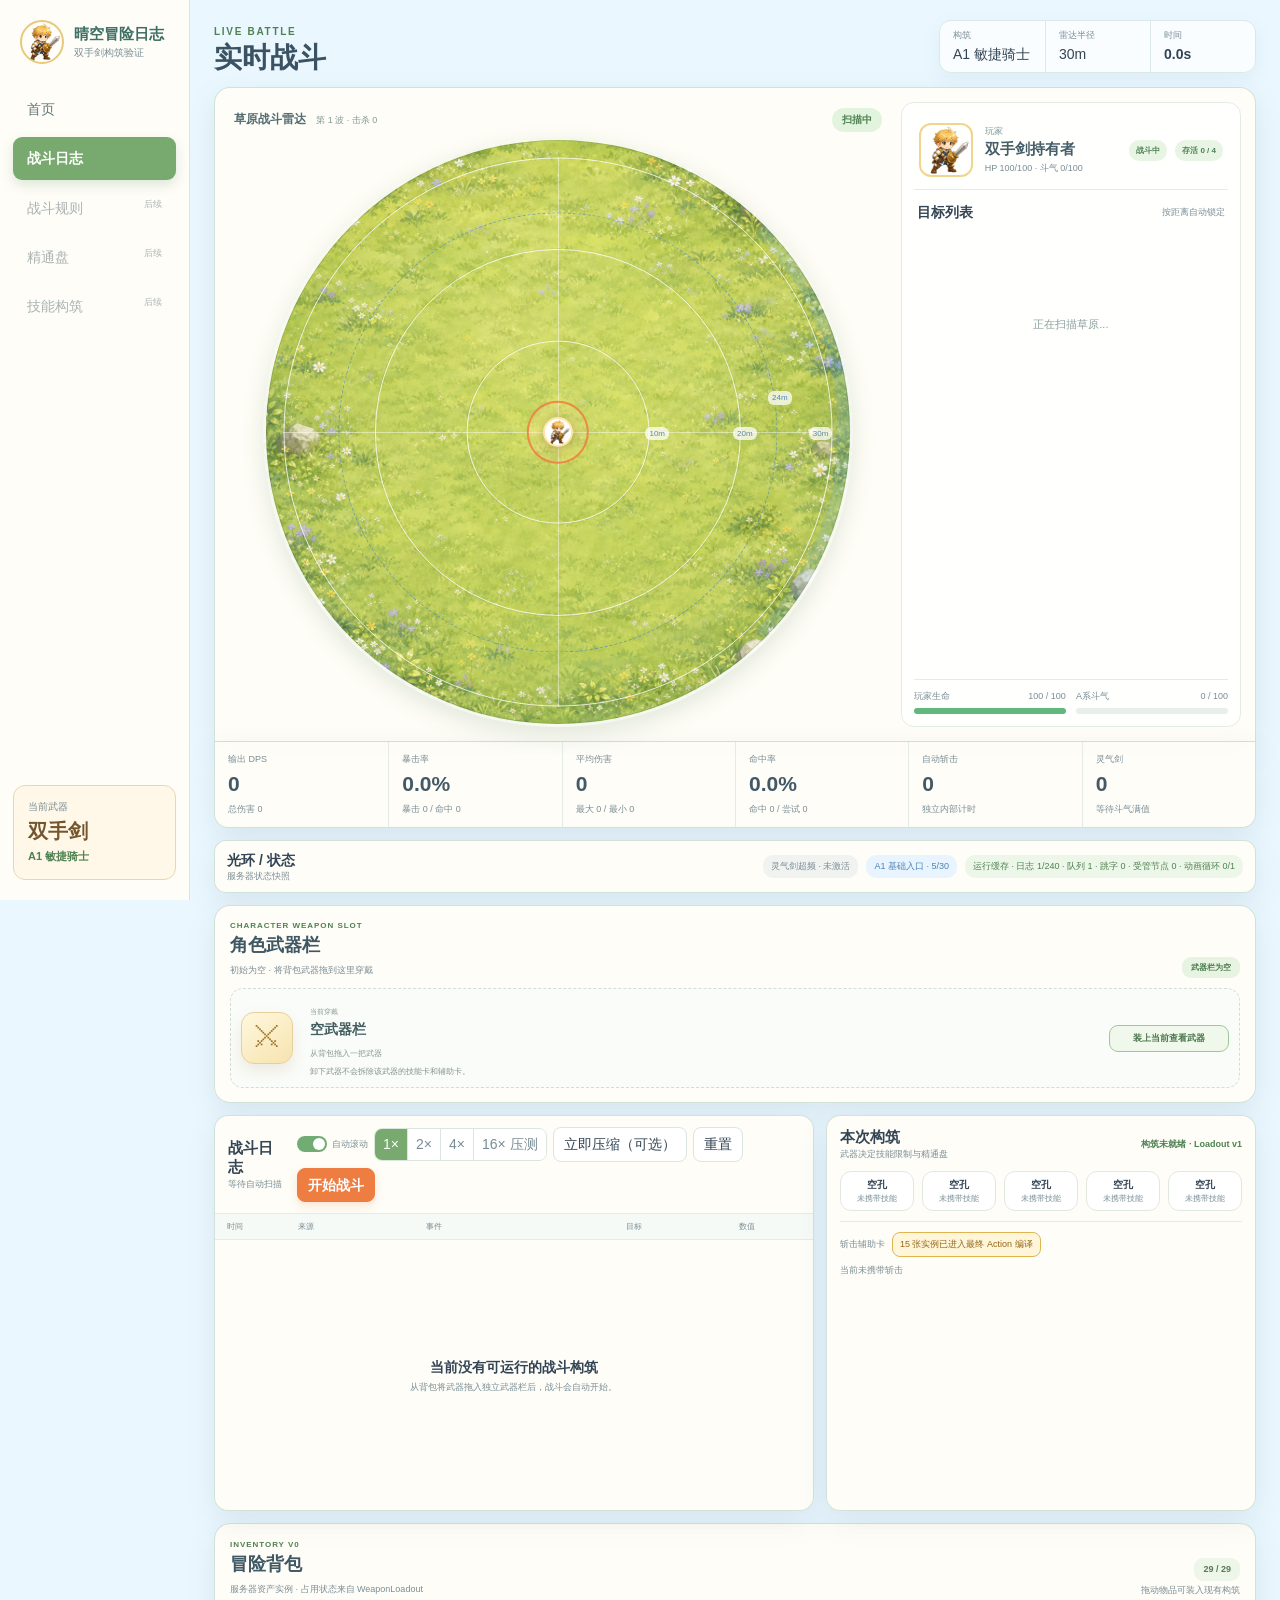
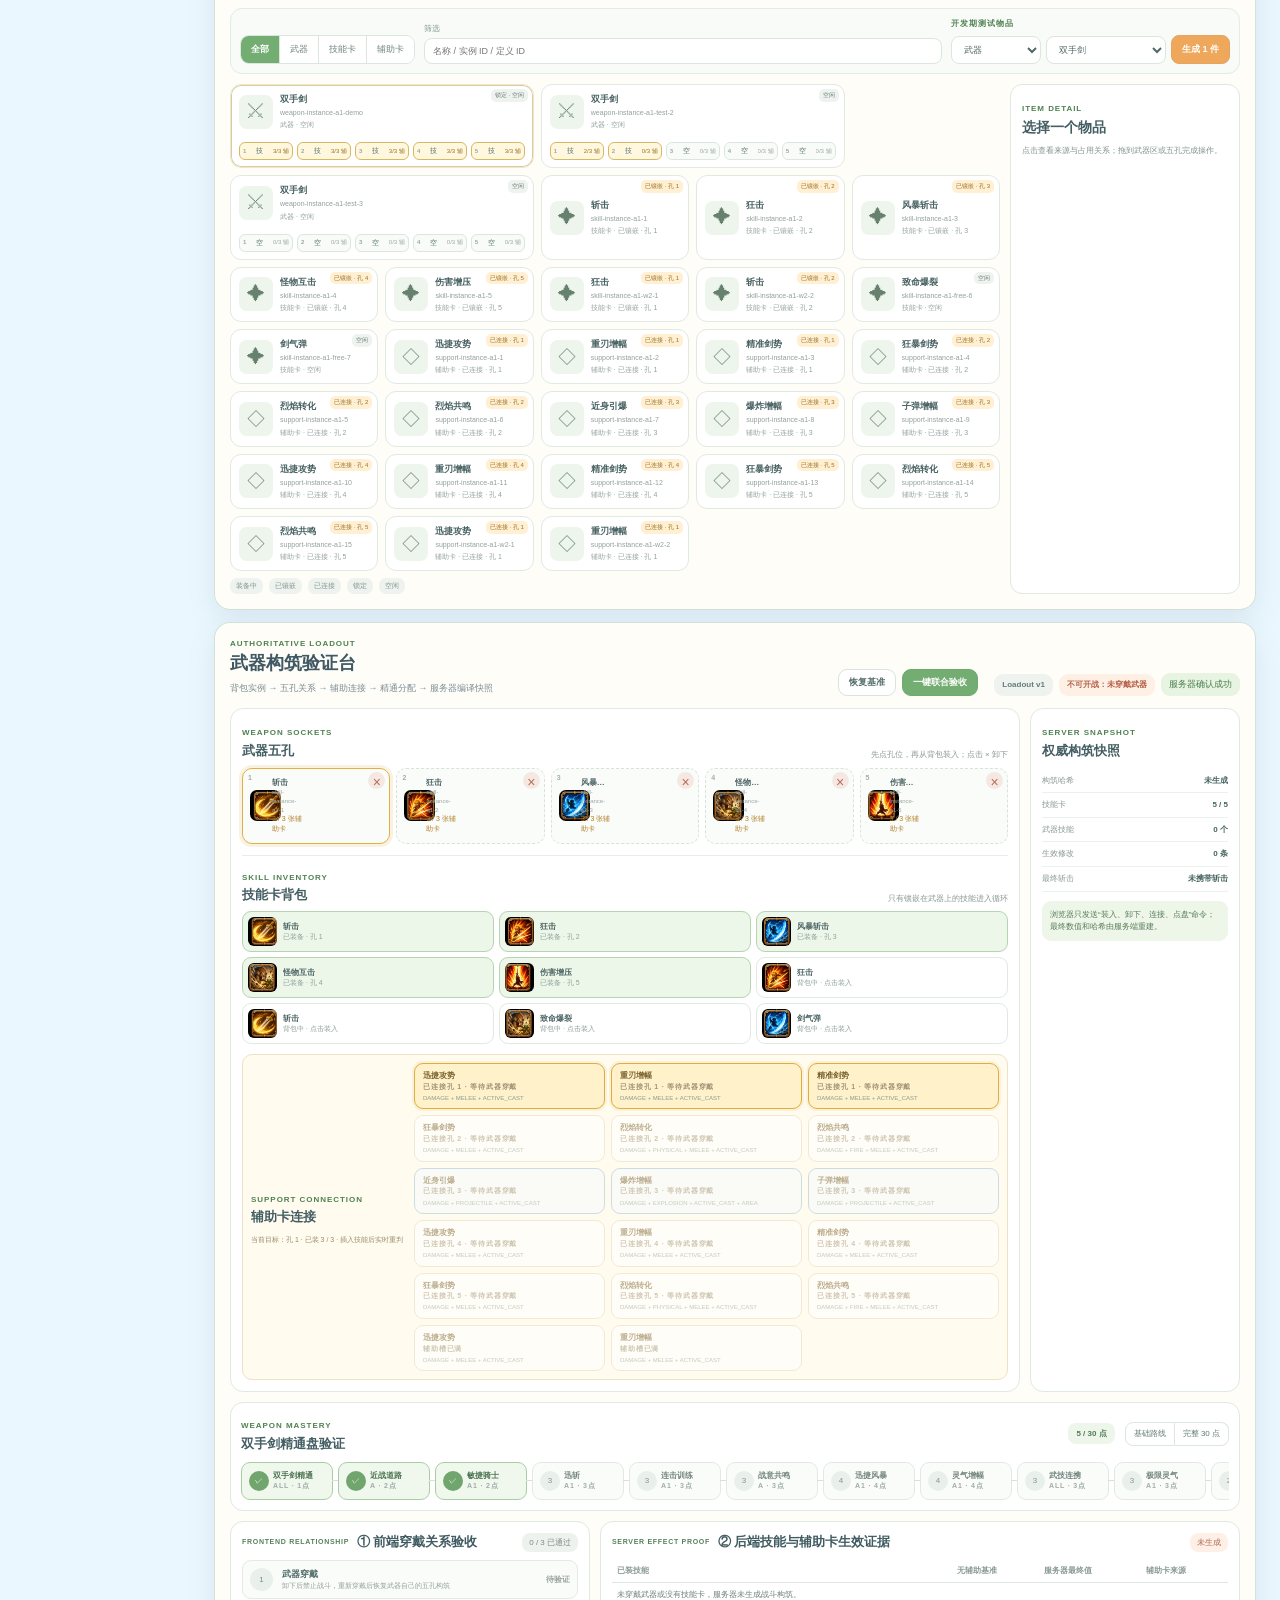
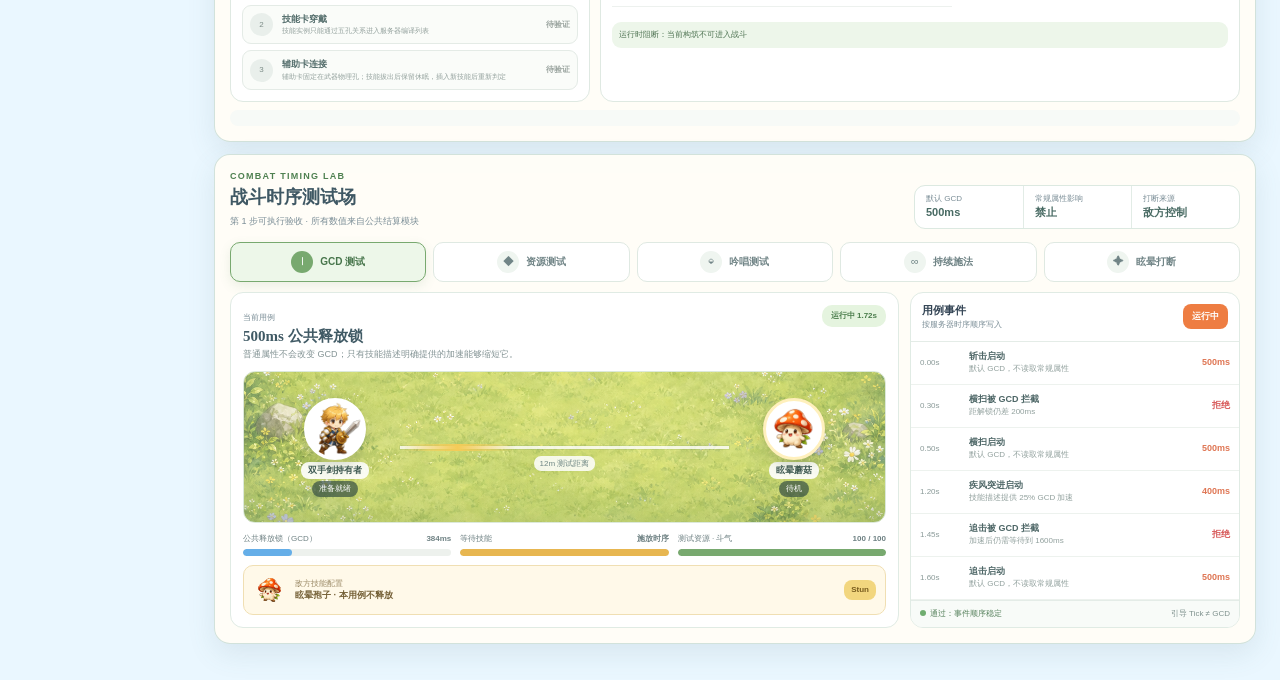
==== commit 8528a06c: "milestone: connect loadout to combat experience" ====
--- a/apps/web/index.html
+++ b/apps/web/index.html
@@ -5,7 +5,7 @@
   <meta name="viewport" content="width=device-width, initial-scale=1.0">
   <meta name="description" content="双手剑 A1 敏捷骑士实时战斗日志">
   <title>双手剑 · 实时战斗日志</title>
-  <link rel="stylesheet" href="./theme-ro.css?v=slot-bound-supports-1">
+  <link rel="stylesheet" href="./theme-ro.css?v=compiled-runtime-1">
 </head>
 <body>
   <div class="app-shell">
@@ -90,6 +90,36 @@
           <button id="weaponToggleBtn" type="button" class="weapon-toggle equip">装上当前查看武器</button>
         </div>
       </section>
+      <div class="lower-grid">
+      <section class="log-panel">
+        <div class="log-toolbar">
+          <div><h2>战斗日志</h2><span id="logSummary">等待战斗开始</span></div>
+          <div class="toolbar-controls">
+            <label class="switch"><input id="autoScroll" type="checkbox" checked><span></span>自动滚动</label>
+            <div class="speed-controls" aria-label="模拟速度">
+              <button type="button" data-speed="1" class="active">1×</button><button type="button" data-speed="2">2×</button><button type="button" data-speed="4">4×</button><button type="button" data-speed="16">16× 压测</button>
+            </div>
+            <button id="cleanupBtn" class="button secondary" type="button">立即压缩（可选）</button>
+            <button id="resetBtn" class="button secondary" type="button">重置</button>
+            <button id="startBtn" class="button primary" type="button">开始战斗</button>
+          </div>
+        </div>
+        <div class="log-head"><span>时间</span><span>来源</span><span>事件</span><span>目标</span><span>数值</span></div>
+        <div id="eventLog" class="event-log" aria-live="polite">
+          <div class="empty-log"><strong>尚无战斗事件</strong><span>点击“开始战斗”后，自动释放序列会实时写入这里。</span></div>
+        </div>
+      </section>
+
+      <section class="loadout-panel">
+        <div class="loadout-title"><div><h2>本次构筑</h2><span>武器决定技能限制与精通盘</span></div><strong id="compileStatus">构筑已编译</strong></div>
+        <div id="skillBar" class="skill-bar" aria-label="技能栏"></div>
+        <div class="support-area">
+          <span>斩击辅助卡</span>
+          <div id="supportCards"></div>
+          <p id="compiledSlash">最终斩击：572ms · 1.64×</p>
+        </div>
+      </section>
+      </div>
       <section class="inventory-panel" id="inventoryPanel" aria-label="背包最小界面">
         <header class="inventory-head">
           <div><p>INVENTORY V0</p><h2>冒险背包</h2><span>服务器资产实例 · 占用状态来自 WeaponLoadout</span></div>
@@ -228,40 +258,10 @@
         </div>
       </section>
 
-      <div class="lower-grid">
-      <section class="log-panel">
-        <div class="log-toolbar">
-          <div><h2>战斗日志</h2><span id="logSummary">等待战斗开始</span></div>
-          <div class="toolbar-controls">
-            <label class="switch"><input id="autoScroll" type="checkbox" checked><span></span>自动滚动</label>
-            <div class="speed-controls" aria-label="模拟速度">
-              <button type="button" data-speed="1" class="active">1×</button><button type="button" data-speed="2">2×</button><button type="button" data-speed="4">4×</button><button type="button" data-speed="16">16× 压测</button>
-            </div>
-            <button id="cleanupBtn" class="button secondary" type="button">立即压缩（可选）</button>
-            <button id="resetBtn" class="button secondary" type="button">重置</button>
-            <button id="startBtn" class="button primary" type="button">开始战斗</button>
-          </div>
-        </div>
-        <div class="log-head"><span>时间</span><span>来源</span><span>事件</span><span>目标</span><span>数值</span></div>
-        <div id="eventLog" class="event-log" aria-live="polite">
-          <div class="empty-log"><strong>尚无战斗事件</strong><span>点击“开始战斗”后，自动释放序列会实时写入这里。</span></div>
-        </div>
-      </section>
-
-      <section class="loadout-panel">
-        <div class="loadout-title"><div><h2>本次构筑</h2><span>武器决定技能限制与精通盘</span></div><strong id="compileStatus">构筑已编译</strong></div>
-        <div id="skillBar" class="skill-bar" aria-label="技能栏"></div>
-        <div class="support-area">
-          <span>斩击辅助卡</span>
-          <div id="supportCards"></div>
-          <p id="compiledSlash">最终斩击：572ms · 1.64×</p>
-        </div>
-      </section>
-      </div>
     </main>
   </div>
-  <script type="module" src="./battle-ro.js?v=runtime-retention-1"></script>
+  <script type="module" src="./battle-ro.js?v=compiled-runtime-1"></script>
   <script type="module" src="./timing-lab.js?v=runtime-retention-1"></script>
-  <script type="module" src="./loadout-lab.js?v=slot-bound-supports-1"></script>
+  <script type="module" src="./loadout-lab.js?v=compiled-runtime-1"></script>
 </body>
 </html>
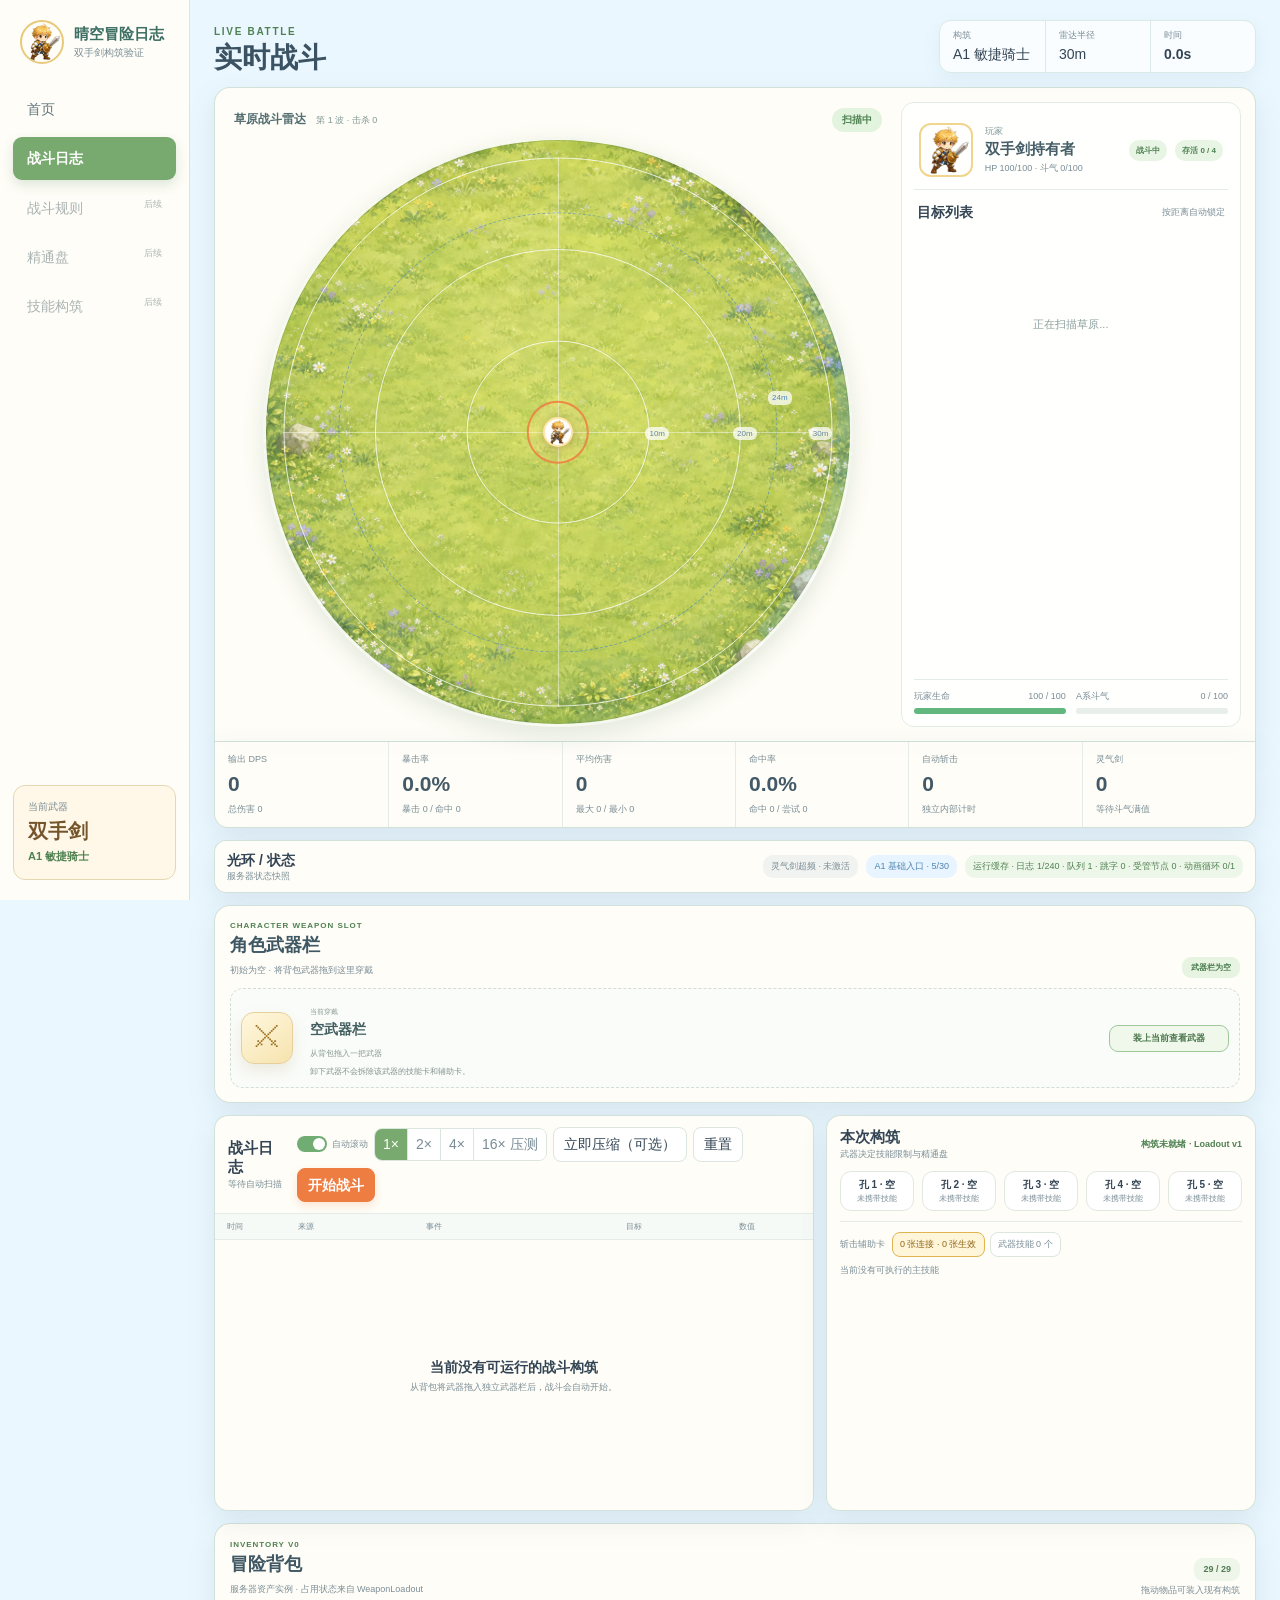
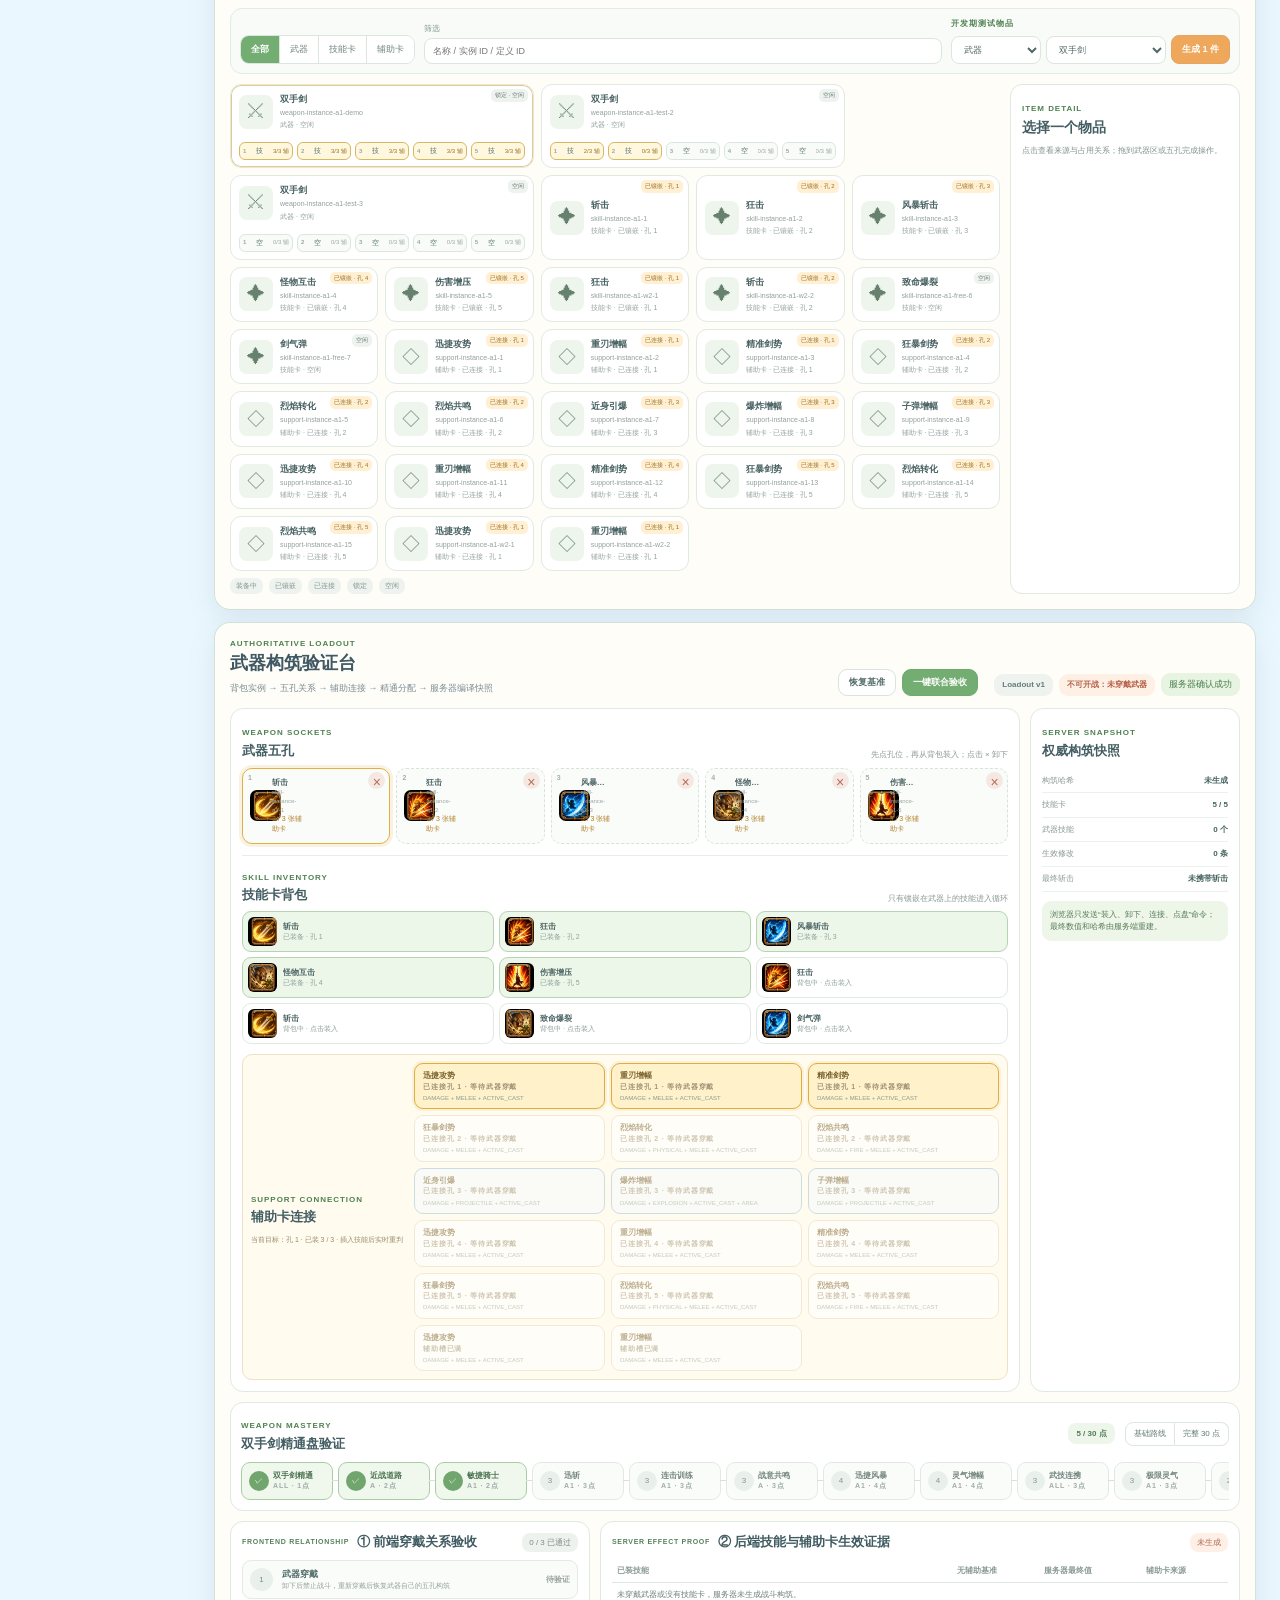
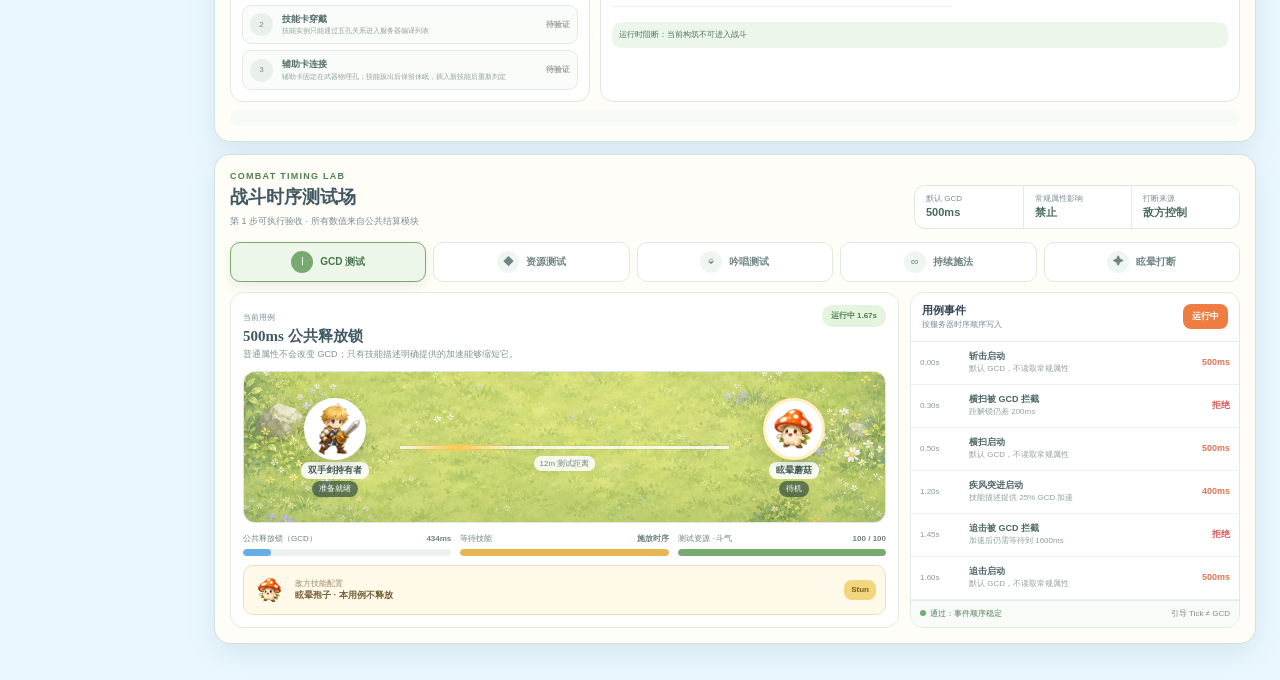
==== commit 15160cbb: "fix: show current build immediately" ====
--- a/apps/web/index.html
+++ b/apps/web/index.html
@@ -5,7 +5,7 @@
   <meta name="viewport" content="width=device-width, initial-scale=1.0">
   <meta name="description" content="双手剑 A1 敏捷骑士实时战斗日志">
   <title>双手剑 · 实时战斗日志</title>
-  <link rel="stylesheet" href="./theme-ro.css?v=compiled-runtime-1">
+  <link rel="stylesheet" href="./theme-ro.css?v=build-sync-2">
 </head>
 <body>
   <div class="app-shell">
@@ -260,8 +260,8 @@
 
     </main>
   </div>
-  <script type="module" src="./battle-ro.js?v=compiled-runtime-1"></script>
+  <script type="module" src="./battle-ro.js?v=build-sync-2"></script>
   <script type="module" src="./timing-lab.js?v=runtime-retention-1"></script>
-  <script type="module" src="./loadout-lab.js?v=compiled-runtime-1"></script>
+  <script type="module" src="./loadout-lab.js?v=build-sync-2"></script>
 </body>
 </html>
--- a/apps/web/theme-ro.css
+++ b/apps/web/theme-ro.css
@@ -9,7 +9,7 @@
 .metric-grid{display:grid;grid-template-columns:repeat(6,1fr);border-top:0;border-radius:0 0 14px 14px;overflow:hidden}.metric-grid article{min-width:0;padding:11px 13px;border-left:1px solid #e3ece7}.metric-grid article:first-child{border-left:0}.metric-grid span,.metric-grid small{display:block;color:var(--muted);font-size:9px}.metric-grid strong{display:block;margin:3px 0;color:#435967;font-size:21px;font-weight:650;font-variant-numeric:tabular-nums}.metric-grid small b{color:inherit;font-weight:400}.aura-panel{display:flex;align-items:center;gap:8px;margin-top:12px;padding:9px 12px;border-radius:12px}.aura-panel>div{margin-right:auto;display:grid}.aura-panel>div span{font-weight:700}.aura-panel>div small{color:var(--muted);font-size:9px}.state-chip{padding:5px 8px;border-radius:10px;background:#e8f4ff;color:#4c83ae;font-size:9px}.state-chip.inactive{background:#f1f3f1;color:var(--muted)}.state-chip.active{background:#fff1cd;color:#9b6d14}
 .lower-grid{display:grid;grid-template-columns:minmax(0,1.18fr) minmax(430px,.82fr);gap:12px;margin-top:12px}.log-panel,.loadout-panel{margin:0;border-radius:14px;overflow:hidden}.log-toolbar{padding:11px 13px;display:flex;justify-content:space-between;align-items:center;gap:12px;border-bottom:1px solid #e3ece7}.log-toolbar h2,.loadout-title h2{margin:0;font:700 15px Georgia,"Microsoft YaHei",serif}.log-toolbar>div:first-child,.loadout-title>div{display:grid;gap:1px}.log-toolbar>div>span,.loadout-title span{color:var(--muted);font-size:9px}.toolbar-controls{display:flex;align-items:center;gap:6px;flex-wrap:wrap}.switch{display:flex;align-items:center;gap:5px;color:var(--muted);font-size:9px;cursor:pointer}.switch input{position:absolute;opacity:0}.switch span{width:30px;height:16px;padding:2px;border-radius:10px;background:#cad7ce}.switch span::after{content:"";display:block;width:12px;height:12px;border-radius:50%;background:white;transition:transform .15s}.switch input:checked+span{background:#71ad73}.switch input:checked+span::after{transform:translateX(14px)}.speed-controls{display:flex;border:1px solid #dbe6de;border-radius:8px;overflow:hidden}.speed-controls button{padding:5px 8px;border:0;border-left:1px solid #dbe6de;background:white;color:var(--muted);cursor:pointer}.speed-controls button:first-child{border-left:0}.speed-controls button.active{background:var(--green);color:white}.button{padding:6px 10px;border:1px solid #dbe6de;border-radius:8px;cursor:pointer}.button.secondary{background:white;color:var(--ink)}.button.primary{border-color:var(--orange);background:var(--orange);color:white;font-weight:700;box-shadow:0 4px 9px rgba(238,125,66,.19)}
 .log-head,.event-row{display:grid;grid-template-columns:63px 120px minmax(190px,1fr) 105px 62px;gap:8px;align-items:center}.log-head{padding:7px 12px;color:var(--muted);background:#f6faf7;font-size:8px;border-bottom:1px solid #e3ece7}.event-log{height:270px;overflow:auto}.event-row{min-height:32px;padding:5px 12px;border-bottom:1px solid #edf1ee;font-size:10px}.event-row:hover{background:#fbfdfb}.event-row time{color:var(--muted);font-variant-numeric:tabular-nums}.event-row .source{color:#587468}.event-row .source i{display:none}.event-row .event-name.hit{color:#bd6d22}.event-row .event-name.state{color:#4b8d68}.event-row .target{color:var(--muted)}.event-row .value{text-align:right;font-variant-numeric:tabular-nums;color:#df6949}.empty-log{height:100%;display:grid;place-content:center;text-align:center;gap:3px;color:var(--muted)}.empty-log strong{color:var(--ink);font-weight:600}.empty-log span{font-size:9px}
-.loadout-panel{padding:12px 13px}.loadout-title{display:flex;justify-content:space-between;align-items:center;margin-bottom:10px}.loadout-title>strong{color:var(--green-dark);font-size:9px}.skill-bar{display:grid;grid-template-columns:repeat(5,1fr);gap:8px}.skill-slot{position:relative;min-width:0;padding:6px;border:1px solid #e1e8df;border-radius:11px;background:#fff;display:grid;gap:5px;text-align:center}.skill-slot.active{border-color:#e7b650;box-shadow:0 0 0 3px rgba(231,182,80,.2)}.skill-slot>img{width:100%;aspect-ratio:1;object-fit:cover;border-radius:8px}.skill-slot div{min-width:0;display:grid}.skill-slot strong{overflow:hidden;text-overflow:ellipsis;white-space:nowrap;font-size:10px}.skill-slot small{color:var(--muted);font-size:8px}.support-area{display:flex;align-items:center;gap:7px;margin-top:10px;padding-top:10px;border-top:1px solid #e3ece7;font-size:9px;flex-wrap:wrap}.support-area>span{color:var(--muted)}#supportCards{display:flex;gap:5px}.support-card{padding:5px 7px;border:1px solid #dce6dd;border-radius:8px;background:white;color:var(--muted);cursor:pointer}.support-card.active{border-color:#e1b452;background:#fff5d8;color:#926619}.support-area p{width:100%;margin:0;color:var(--muted)}
+.loadout-panel{padding:12px 13px}.loadout-title{display:flex;justify-content:space-between;align-items:center;margin-bottom:10px}.loadout-title>strong{color:var(--green-dark);font-size:9px}.skill-bar{display:grid;grid-template-columns:repeat(5,1fr);gap:8px}.skill-slot{position:relative;min-width:0;padding:6px;border:1px solid #e1e8df;border-radius:11px;background:#fff;display:grid;gap:5px;text-align:center}.skill-slot.active{border-color:#e7b650;box-shadow:0 0 0 3px rgba(231,182,80,.2)}.skill-slot>img{width:100%;aspect-ratio:1;object-fit:cover;border-radius:8px}.skill-slot div{min-width:0;display:grid}.skill-slot strong{overflow:hidden;text-overflow:ellipsis;white-space:nowrap;font-size:10px}.skill-slot small{color:var(--muted);font-size:8px}.support-area{display:flex;align-items:center;gap:7px;margin-top:10px;padding-top:10px;border-top:1px solid #e3ece7;font-size:9px;flex-wrap:wrap}.support-area>span{color:var(--muted)}#supportCards{display:flex;gap:5px}.support-card{padding:5px 7px;border:1px solid #dce6dd;border-radius:8px;background:white;color:var(--muted);cursor:pointer}.support-card.active{border-color:#e1b452;background:#fff5d8;color:#926619}.support-area p{width:100%;margin:0;color:var(--muted)}.skill-support-list{display:grid!important;gap:3px;text-align:left}.skill-support{display:flex;justify-content:space-between;gap:4px;padding:3px 5px;border-radius:6px;background:#f2f5f2;color:#70817a;font-size:7px;line-height:1.25}.skill-support b{font-weight:700;white-space:nowrap}.skill-support.active,.skill-support.partial{background:#e7f5e5;color:#3f7d4d}.skill-support.incompatible,.skill-support.effect_invalid,.skill-support.none{background:#f1f2f1;color:#89938e}.skill-support.mutual_exclusion,.skill-support.config_error{background:#fff0e9;color:#b35d3b}
 @keyframes sweep{to{transform:rotate(360deg)}}@keyframes floatUp{0%{opacity:0;transform:translate(-50%,8px) scale(.8)}18%{opacity:1;transform:translate(-50%,0) scale(1.08)}100%{opacity:0;transform:translate(-50%,-56px)}}@keyframes radarFloatUp{0%{opacity:0;transform:translate(-50%,4px) scale(.8)}18%{opacity:1;transform:translate(-50%,0) scale(1.08)}100%{opacity:0;transform:translate(-50%,-44px)}}@keyframes targetShake{0%,100%{transform:translate(-50%,-50%)}25%{transform:translate(calc(-50% - 4px),calc(-50% + 1px)) rotate(-2deg)}50%{transform:translate(calc(-50% + 4px),calc(-50% - 1px)) rotate(2deg)}75%{transform:translate(calc(-50% - 2px),calc(-50% - 1px))}}@keyframes rangePulse{0%{opacity:1;transform:translate(-50%,-50%) scale(.72)}100%{opacity:.18;transform:translate(-50%,-50%) scale(1.18)}}
 @media(max-width:1200px){.encounter-grid{grid-template-columns:minmax(470px,1.2fr) 330px}.radar{width:min(500px,45vw);height:min(500px,45vw);min-width:420px;min-height:420px}.metric-grid{grid-template-columns:repeat(3,1fr)}.lower-grid{grid-template-columns:1fr}.skill-bar{grid-template-columns:repeat(5,minmax(100px,1fr))}}
 @media(max-width:840px){.app-shell{grid-template-columns:1fr}.sidebar{position:static;height:auto;padding:10px}.brand,.sidebar-build{display:none}nav{display:flex;overflow:auto}nav button{min-width:110px}.content{padding:13px}.page-header{align-items:flex-start;flex-direction:column}.header-meta{width:100%;overflow:auto}.header-meta span{flex:1}.encounter-grid{grid-template-columns:1fr}.radar{width:min(600px,88vw);height:min(600px,88vw);min-width:0;min-height:0}.lower-grid{grid-template-columns:1fr}.log-head{display:none}.event-row{grid-template-columns:55px 1fr 60px}.event-row .target,.event-row .source{display:none}.skill-bar{overflow:auto}.metric-grid{grid-template-columns:repeat(2,1fr)}}
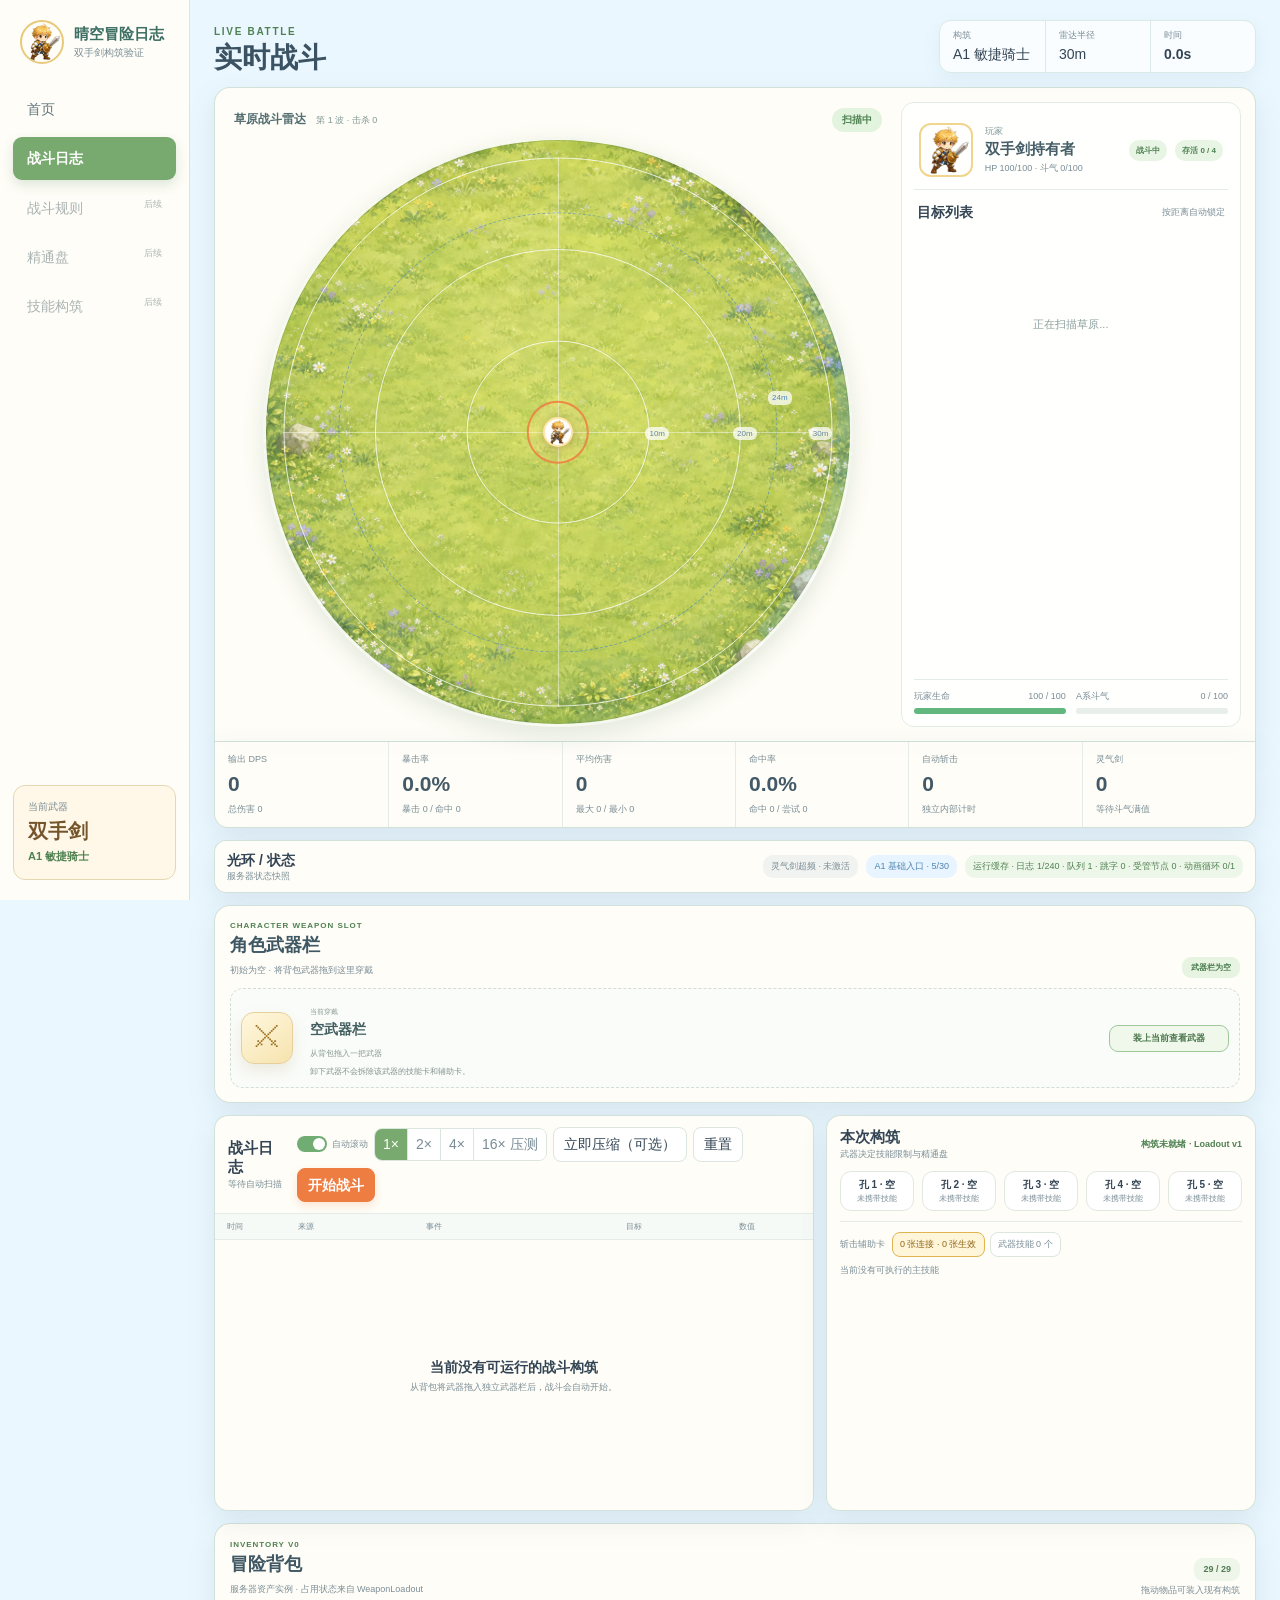
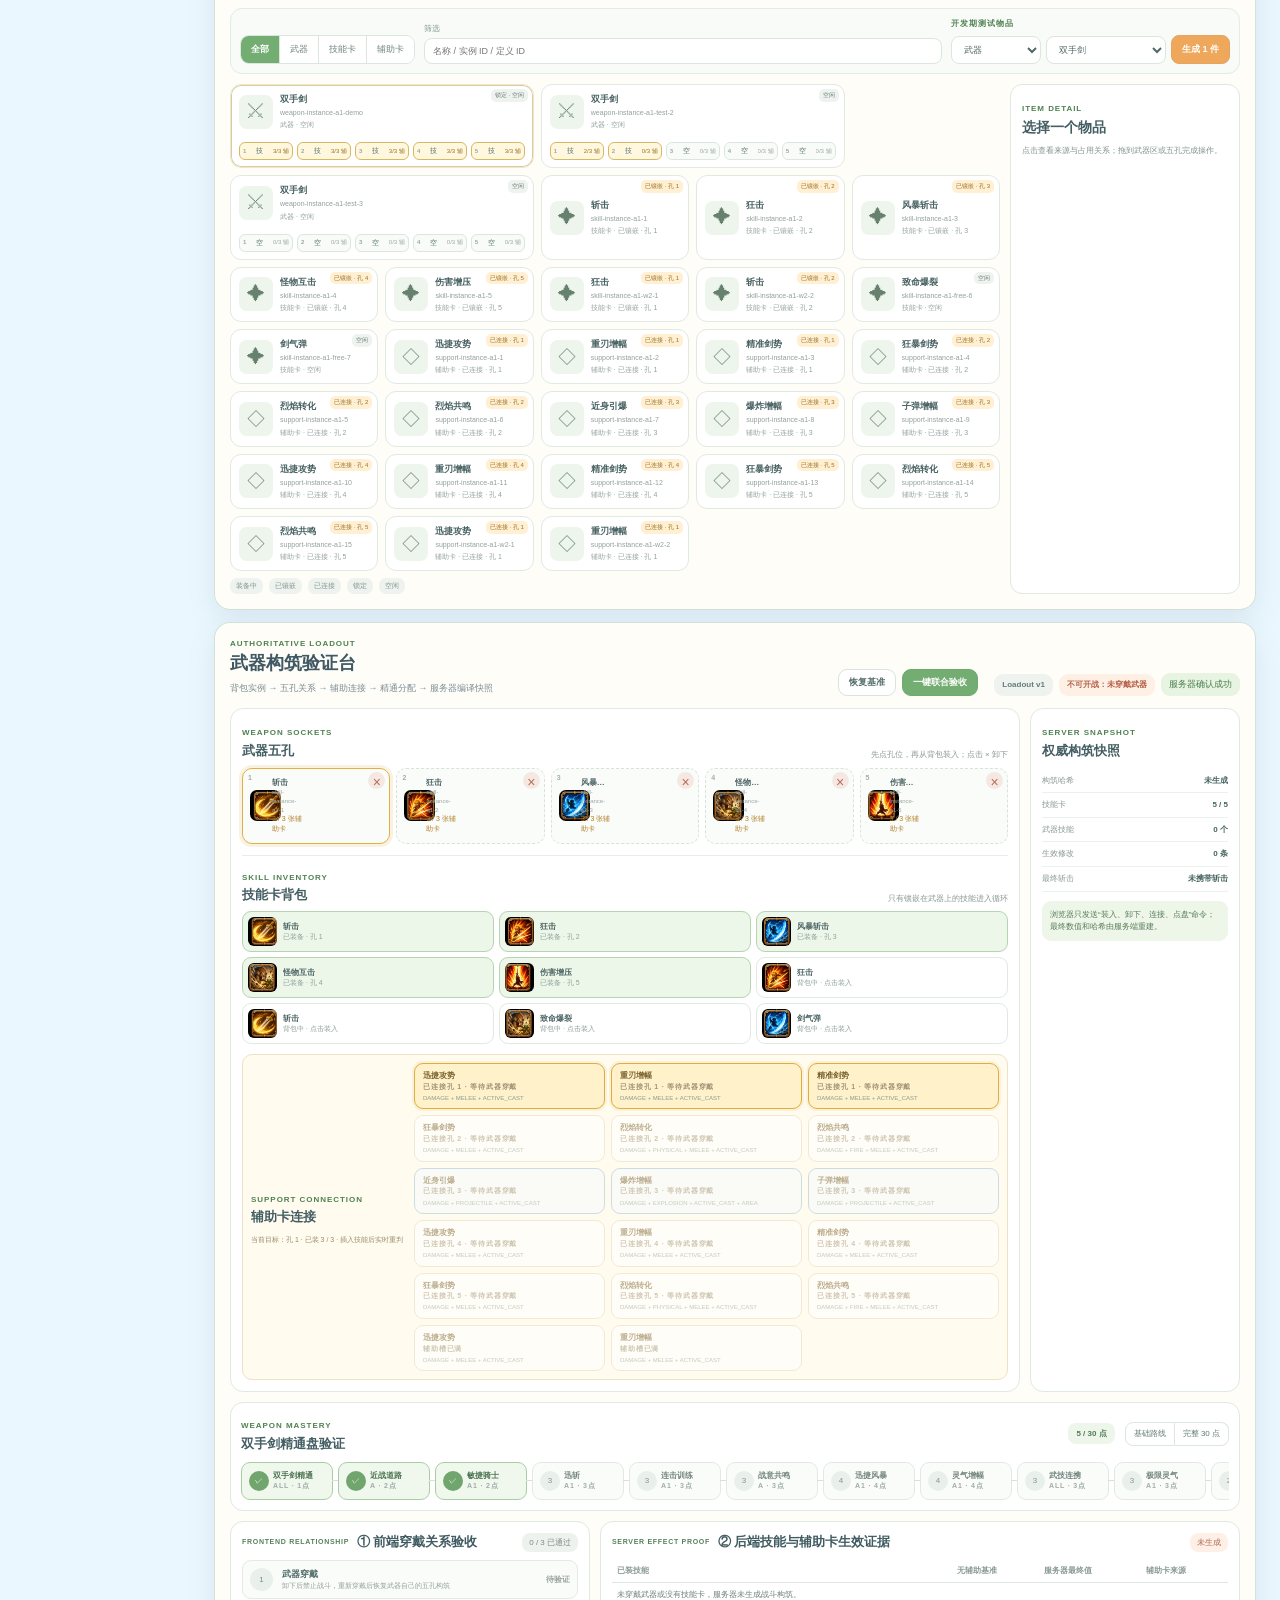
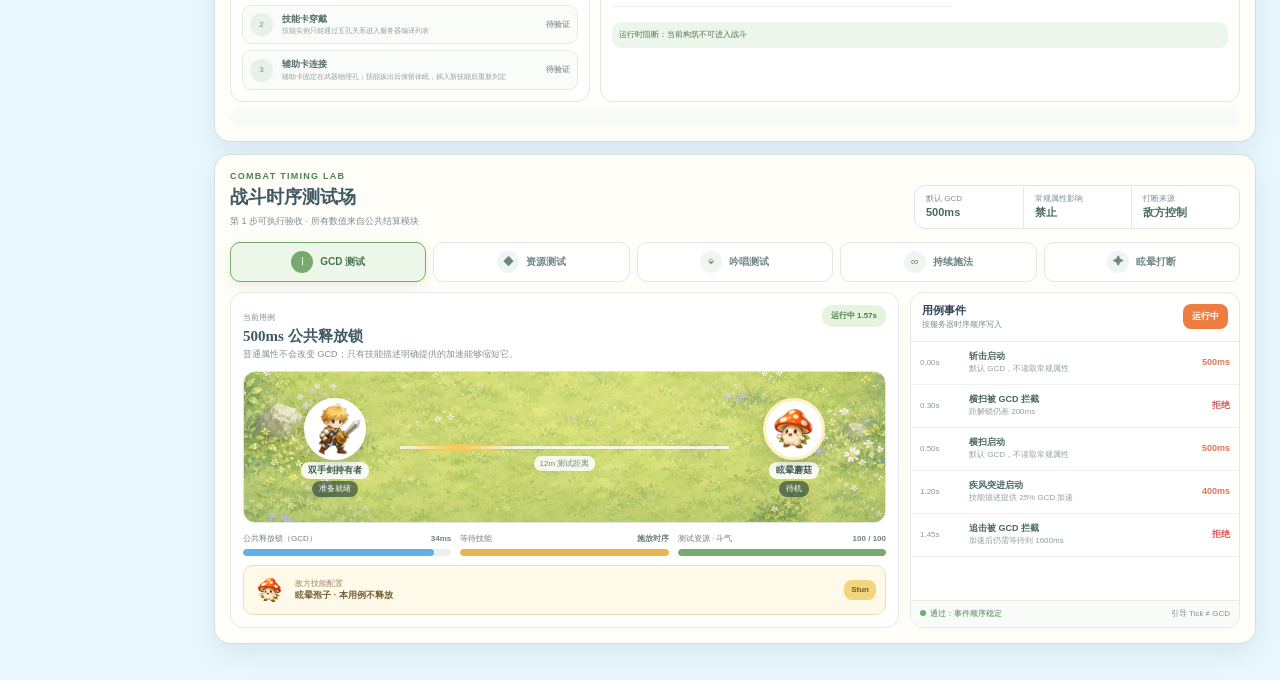
==== commit 9236763a: "fix: synchronize equipped build before render" ====
--- a/apps/web/index.html
+++ b/apps/web/index.html
@@ -5,7 +5,7 @@
   <meta name="viewport" content="width=device-width, initial-scale=1.0">
   <meta name="description" content="双手剑 A1 敏捷骑士实时战斗日志">
   <title>双手剑 · 实时战斗日志</title>
-  <link rel="stylesheet" href="./theme-ro.css?v=build-sync-2">
+  <link rel="stylesheet" href="./theme-ro.css?v=build-sync-3">
 </head>
 <body>
   <div class="app-shell">
@@ -260,8 +260,8 @@
 
     </main>
   </div>
-  <script type="module" src="./battle-ro.js?v=build-sync-2"></script>
+  <script type="module" src="./battle-ro.js?v=build-sync-3"></script>
   <script type="module" src="./timing-lab.js?v=runtime-retention-1"></script>
-  <script type="module" src="./loadout-lab.js?v=build-sync-2"></script>
+  <script type="module" src="./loadout-lab.js?v=build-sync-3"></script>
 </body>
 </html>
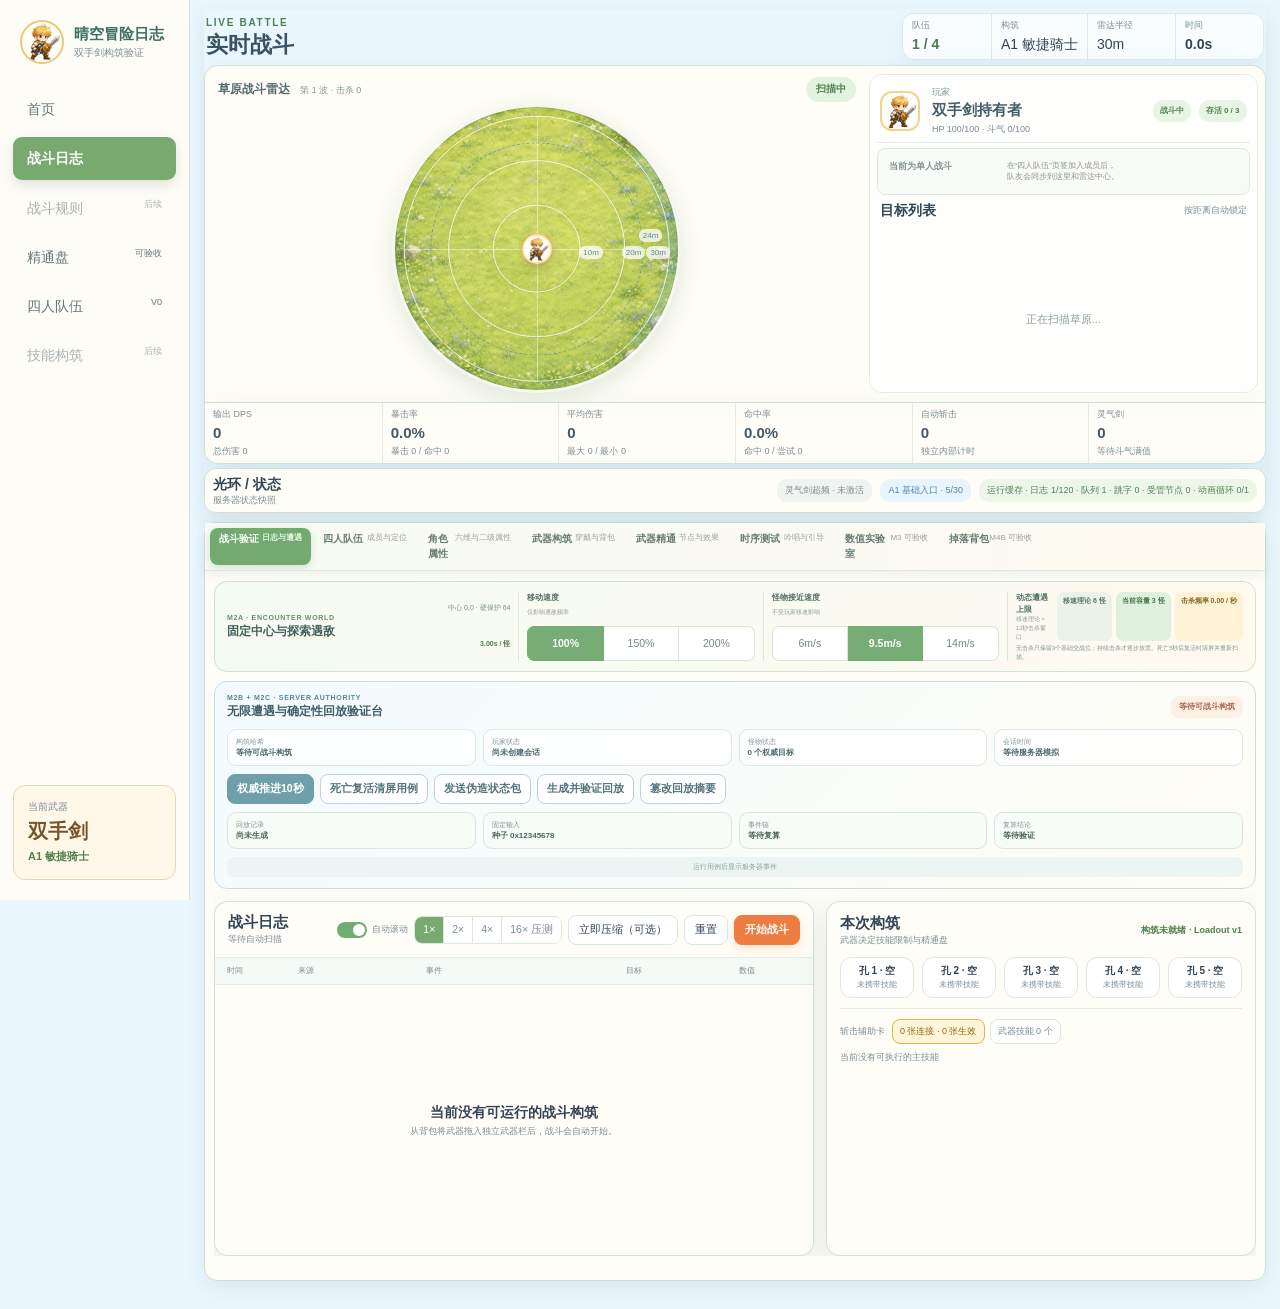
==== commit 6d163ed7: "deploy: publish M4C skill identification milestone" ====
--- a/apps/web/index.html
+++ b/apps/web/index.html
@@ -5,7 +5,10 @@
   <meta name="viewport" content="width=device-width, initial-scale=1.0">
   <meta name="description" content="双手剑 A1 敏捷骑士实时战斗日志">
   <title>双手剑 · 实时战斗日志</title>
-  <link rel="stylesheet" href="./theme-ro.css?v=build-sync-3">
+  <link rel="stylesheet" href="./theme-ro.css?v=combat-floats-1">
+  <link rel="stylesheet" href="./character-stats-v2.css?v=mastery-stats-2">
+  <link rel="stylesheet" href="./m3-numeric-lab.css?v=m3d-1">
+  <link rel="stylesheet" href="./m4-itemization-lab.css?v=m4c-1">
 </head>
 <body>
   <div class="app-shell">
@@ -15,7 +18,8 @@
         <button type="button">首页</button>
         <button type="button" class="active">战斗日志</button>
         <button type="button" disabled>战斗规则<small>后续</small></button>
-        <button type="button" disabled>精通盘<small>后续</small></button>
+        <button id="masteryNavBtn" type="button">精通盘<small>可验收</small></button>
+        <button id="partyNavBtn" type="button">四人队伍<small>V0</small></button>
         <button type="button" disabled>技能构筑<small>后续</small></button>
       </nav>
       <div class="sidebar-build">
@@ -44,6 +48,7 @@
               <i class="future-range"></i><i class="attack-range" id="attackRange"></i>
               <i class="radar-axis axis-x"></i><i class="radar-axis axis-y"></i>
               <div id="radarUnits"></div>
+              <div class="player-floats" id="playerFloats"></div>
               <span class="radar-player"><img src="./assets/player-knight.png" alt="玩家"></span>
               <small class="range-label range-10">10m</small><small class="range-label range-20">20m</small><small class="range-label range-24">24m</small><small class="range-label range-30">30m</small>
             </div>
@@ -54,7 +59,6 @@
               <div><small>玩家</small><strong>双手剑持有者</strong><span id="playerStatus">HP 100/100 · 斗气 0/100</span></div>
               <b id="playerLifeState">战斗中</b><b id="aliveCount">存活 0 / 4</b>
             </div>
-            <div class="player-floats" id="playerFloats"></div>
             <div class="roster-title"><span>目标列表</span><small>按距离自动锁定</small></div>
             <div id="enemyRoster" class="enemy-roster">
               <div class="empty-roster">正在扫描草原...</div>
@@ -69,7 +73,7 @@
 
       <section class="metric-grid" aria-label="战斗统计">
         <article><span>输出 DPS</span><strong id="dpsMetric">0</strong><small id="totalMetric">总伤害 0</small></article>
-        <article><span>暴击率</span><strong>0.0%</strong><small>暴击 0 / 命中 <b id="hitMetric">0</b></small></article>
+        <article><span>暴击率</span><strong id="critMetric">0.0%</strong><small>暴击 <b id="critDetail">0</b> / 命中 <b id="hitMetric">0</b></small></article>
         <article><span>平均伤害</span><strong id="avgMetric">0</strong><small>最大 <b id="maxMetric">0</b> / 最小 <b id="minMetric">0</b></small></article>
         <article><span>命中率</span><strong id="accuracyMetric">0.0%</strong><small>命中 <b id="hitDetail">0</b> / 尝试 <b id="attemptMetric">0</b></small></article>
         <article><span>自动斩击</span><strong id="slashMetric">0</strong><small>独立内部计时</small></article>
@@ -83,6 +87,58 @@
         <span id="runtimeHealth" class="state-chip runtime-health">运行缓存 · 初始化</span>
       </section>
 
+      <section class="encounter-tuning" aria-label="M2A遭遇参数测试">
+        <div class="encounter-tuning-title"><div><small>M2A · ENCOUNTER WORLD</small><strong>固定中心与探索遇敌</strong></div><span id="encounterAuthorityReadout">中心 0,0 · 硬保护 64</span><b id="encounterIntervalReadout">3.00s / 怪</b></div>
+        <div class="encounter-control"><span>移动速度<small>仅影响遇敌频率</small></span><div><button class="active" data-encounter-setting="movementSpeedMultiplier" data-encounter-value="1">100%</button><button data-encounter-setting="movementSpeedMultiplier" data-encounter-value="1.5">150%</button><button data-encounter-setting="movementSpeedMultiplier" data-encounter-value="2">200%</button></div></div>
+        <div class="encounter-control"><span>怪物接近速度<small>不受玩家移速影响</small></span><div><button data-encounter-setting="monsterApproachSpeedMps" data-encounter-value="6">6m/s</button><button class="active" data-encounter-setting="monsterApproachSpeedMps" data-encounter-value="9.5">9.5m/s</button><button data-encounter-setting="monsterApproachSpeedMps" data-encounter-value="14">14m/s</button></div></div>
+        <div class="encounter-capacity-auto"><span>动态遭遇上限<small>移速理论 × 12秒击杀窗口</small></span><div><strong id="encounterFrequencyCapacityReadout">移速理论 6 怪</strong><strong id="encounterCapacityReadout">当前容量 3 怪</strong><strong id="encounterKillRateReadout">击杀频率 0.00 / 秒</strong></div><p>无击杀只保留3个基础交战位；持续击杀才逐步放宽。死亡5秒后复活时清屏并重新扫描。</p></div>
+      </section>
+
+      <section class="character-stats-lab" aria-label="RO六维属性权威验证">
+        <header><div><small>M2C · CHARACTER PROGRESSION</small><strong>RO 六维加点与战斗属性</strong><span>Lv.30 测试角色 · 客户端只提交“加哪一点”</span></div><b id="statProgressionVersion">Stats v1</b></header>
+        <div class="stat-budget"><span id="statLevel">Lv.30</span><div><small>剩余 / 总属性点</small><strong id="statPointBudget">0 / 0</strong></div><p id="statAuthorityMessage">服务器属性快照已建立</p></div>
+        <div class="primary-stat-grid">
+          <article><small>STR · 力量</small><strong id="stat-str-value">1</strong><span id="stat-str-detail">最终 1</span><div class="stat-stepper"><button id="stat-str-subtract" class="subtract" type="button" aria-label="减少1点">−</button><button id="stat-str-add" class="add" type="button" aria-label="增加1点">＋</button></div></article>
+          <article><small>INT · 智力</small><strong id="stat-int-value">1</strong><span id="stat-int-detail">最终 1</span><div class="stat-stepper"><button id="stat-int-subtract" class="subtract" type="button" aria-label="减少1点">−</button><button id="stat-int-add" class="add" type="button" aria-label="增加1点">＋</button></div></article>
+          <article><small>AGI · 敏捷</small><strong id="stat-agi-value">1</strong><span id="stat-agi-detail">最终 1</span><div class="stat-stepper"><button id="stat-agi-subtract" class="subtract" type="button" aria-label="减少1点">−</button><button id="stat-agi-add" class="add" type="button" aria-label="增加1点">＋</button></div></article>
+          <article><small>DEX · 灵巧</small><strong id="stat-dex-value">1</strong><span id="stat-dex-detail">最终 1</span><div class="stat-stepper"><button id="stat-dex-subtract" class="subtract" type="button" aria-label="减少1点">−</button><button id="stat-dex-add" class="add" type="button" aria-label="增加1点">＋</button></div></article>
+          <article><small>CON · 体质</small><strong id="stat-con-value">1</strong><span id="stat-con-detail">最终 1</span><div class="stat-stepper"><button id="stat-con-subtract" class="subtract" type="button" aria-label="减少1点">−</button><button id="stat-con-add" class="add" type="button" aria-label="增加1点">＋</button></div></article>
+          <article><small>LUK · 幸运</small><strong id="stat-luk-value">1</strong><span id="stat-luk-detail">最终 1</span><div class="stat-stepper"><button id="stat-luk-subtract" class="subtract" type="button" aria-label="减少1点">−</button><button id="stat-luk-add" class="add" type="button" aria-label="增加1点">＋</button></div></article>
+        </div>
+        <div class="derived-summary-head"><div><strong>二级属性摘要</strong><small>悬停或键盘聚焦可查看来源</small></div><button id="statDetailsToggle" type="button" aria-expanded="false">查看二级属性详情</button></div>
+        <div class="derived-stat-grid"><span>物攻 <b id="statPhysicalAttack">0</b></span><span>魔攻 <b id="statMagicAttack">0</b></span><span>生命 <b id="statMaxHp">0</b></span><span>攻击频率 <b id="statAttackRate">1×</b></span><span>吟唱倍率 <b id="statCastRate">1×</b></span><span>遇敌移速 <b id="statEncounterRate">1×</b></span></div>
+        <section id="statDerivedPanel" class="derived-detail-panel" hidden>
+          <header><div><strong>完整二级属性</strong><small>列表由服务器属性快照动态生成，新增精通属性会自动进入这里</small></div></header>
+          <div id="statDerivedDetails" class="derived-detail-groups"></div>
+          <section class="combat-rate-details"><h4>战斗换算结果</h4><div id="statRateDetails"></div></section>
+        </section>
+        <div class="stat-proof"><b id="statBuildProof">等待构筑</b><div><button id="statDamageTest" type="button">运行权威伤害样本</button><button id="statForgeryTest" type="button">伪造最终属性测试</button><button id="statReset" type="button">洗点</button></div></div>
+      </section>
+
+      <section class="party-lab" id="partyLab" aria-label="Party V0 四人队伍权威验证">
+        <header class="party-lab-head">
+          <div><small>PARTY V0 · SERVER AUTHORITATIVE</small><strong>四人队伍与铁三角定位</strong><span>队伍只保存成员与构筑引用；完整技能在组队战斗创建时由服务器解析</span></div>
+          <div><b id="partyVersion">Party v1</b><strong id="partyCommandState" data-tone="ready">服务器队伍快照已建立</strong></div>
+        </header>
+        <div class="party-overview">
+          <article><small>成员容量</small><strong id="partyCapacity">1 / 4</strong></article>
+          <article><small>队伍构成</small><strong id="partyComposition">坦 0 · 治 0 · 输出 1</strong></article>
+          <article><small>权威构筑引用</small><strong id="partyBuildRefs">0 / 1 可解析</strong></article>
+          <article><small>Party Hash</small><strong id="partyHash">计算中</strong></article>
+        </div>
+        <div id="partySlots" class="party-slots"></div>
+        <div class="party-controls">
+          <div><small>服务器测试角色</small><div id="partyCandidates" class="party-candidates"></div></div>
+          <aside><b>验收操作</b><p>可逐个加入成员、切换定位、设置就绪和移出。四人硬上限与构筑伪造均由服务器拒绝。</p><button id="partyFillBtn" type="button">一键组成铁三角队伍</button><button id="partyForgeryBtn" type="button">发送伪造构筑包</button></aside>
+        </div>
+      </section>
+      <section class="server-authority-lab" aria-label="M2C服务器权威遭遇与回放验证">
+        <header><div><small>M2B + M2C · SERVER AUTHORITY</small><strong>无限遭遇与确定性回放验证台</strong></div><b id="serverAuthorityState" data-tone="ready">等待构筑同步</b></header>
+        <div class="server-authority-metrics"><article><small>构筑哈希</small><strong id="serverBuildHash">等待可战斗构筑</strong></article><article><small>玩家状态</small><strong id="serverPlayerState">尚未创建会话</strong></article><article><small>怪物状态</small><strong id="serverMonsterState">0 个权威目标</strong></article><article><small>会话时间</small><strong id="serverEncounterState">等待服务器模拟</strong></article></div>
+        <div class="server-authority-actions"><button id="serverRunTenSeconds" type="button">权威推进10秒</button><button id="serverRunReviveCase" type="button">死亡复活清屏用例</button><button id="serverRunForgeryCase" type="button">发送伪造状态包</button><button id="serverRunReplayCase" type="button">生成并验证回放</button><button id="serverRunReplayForgery" type="button">篡改回放摘要</button></div>
+        <div class="server-replay-proof"><article><small>回放记录</small><strong id="serverReplayRecord">尚未生成</strong></article><article><small>固定输入</small><strong id="serverReplayInput">种子 0x12345678</strong></article><article><small>事件链</small><strong id="serverReplayEvents">等待复算</strong></article><article><small>复算结论</small><strong id="serverReplayVerdict">等待验证</strong></article></div>
+        <ol id="serverAuthorityEvents" class="server-authority-events"><li class="empty">运行用例后显示服务器事件</li></ol>
+      </section>
       <section class="character-weapon-panel" aria-label="角色武器栏">
         <header><div><p>CHARACTER WEAPON SLOT</p><h2>角色武器栏</h2><span>初始为空 · 将背包武器拖到这里穿戴</span></div><b id="weaponEquipState">武器栏为空</b></header>
         <div class="character-weapon-slot empty" id="weaponEquipDropZone">
@@ -91,7 +147,7 @@
         </div>
       </section>
       <div class="lower-grid">
-      <section class="log-panel">
+      <section class="log-panel" id="combatLogPanel">
         <div class="log-toolbar">
           <div><h2>战斗日志</h2><span id="logSummary">等待战斗开始</span></div>
           <div class="toolbar-controls">
@@ -141,14 +197,14 @@
           </div>
         </div>
         <div class="inventory-body">
-          <div><div id="inventoryGrid" class="inventory-grid"></div><p class="inventory-legend"><span>装备中</span><span>已镶嵌</span><span>已连接</span><span>锁定</span><span>空闲</span></p></div>
+          <div><div id="inventoryGrid" class="inventory-grid"></div><p class="inventory-legend"><span>装备中</span><span>已镶嵌</span><span>已连接</span><span>基准保留</span><span>空闲</span></p></div>
           <aside id="inventoryDetail" class="inventory-detail"><small>ITEM DETAIL</small><h3>选择一个物品</h3><p>点击查看来源与占用关系；拖到武器区或五孔完成操作。</p></aside>
         </div>
       </section>
       <section class="loadout-lab-panel" id="loadoutLab" aria-label="武器构筑验证台">
         <header class="loadout-lab-head">
           <div><p>AUTHORITATIVE LOADOUT</p><h2>武器构筑验证台</h2><span>背包实例 → 五孔关系 → 辅助连接 → 精通分配 → 服务器编译快照</span></div>
-          <div class="loadout-authority-actions"><button id="resetLoadoutBtn" type="button">恢复基准</button><button id="runAcceptanceBtn" type="button">一键联合验收</button></div><div class="loadout-authority-status"><b id="authorityVersion">Loadout v1</b><strong id="authorityReady" class="ready">可进入战斗</strong><span id="loadoutCommandState" class="accepted">服务器确认成功</span></div>
+          <div class="loadout-authority-actions"><button id="resetLoadoutBtn" type="button">恢复基准</button><button id="runAcceptanceBtn" type="button">M1完整闭环验收</button></div><div class="loadout-authority-status"><b id="authorityVersion">Loadout v1</b><strong id="authorityReady" class="ready">可进入战斗</strong><span id="loadoutCommandState" class="accepted">服务器确认成功</span></div>
         </header>
 
         <div class="loadout-lab-grid">
@@ -178,9 +234,28 @@
           </aside>
         </div>
 
-        <div class="mastery-workbench">
-          <header><div><small>WEAPON MASTERY</small><h3>双手剑精通盘验证</h3></div><b id="masterySpent">5 / 30 点</b><div><button id="masteryBaseBtn" type="button">基础路线</button><button id="masteryFullBtn" type="button">完整 30 点</button></div></header>
-          <div id="masteryTrack" class="mastery-track"></div>
+        <div class="mastery-workbench" id="masteryWorkbench">
+          <header class="mastery-head">
+            <div><small>WEAPON MASTERY · SERVER AUTHORITATIVE</small><h3>双手剑精通盘验证</h3><span>左键购买/预览 · 右键退点 · 分支切换会自动清理失效后续节点</span></div>
+            <b id="masterySpent">5 / 30 点</b>
+            <div class="mastery-presets"><button id="masteryBaseBtn" type="button">基础路线</button><button id="masteryFullBtn" type="button">完整 30 点</button><button id="masteryResetBtn" type="button">清空</button></div>
+          </header>
+          <div class="mastery-board-shell">
+            <section class="mastery-board-panel">
+              <div class="mastery-toolbar"><span id="masteryStatus">选择节点查看购买条件与最终效果</span><div><button id="masteryZoomOut" type="button" aria-label="缩小">−</button><b id="masteryZoomLabel">100%</b><button id="masteryZoomIn" type="button" aria-label="放大">＋</button><button id="masteryFitBtn" type="button">适应</button></div></div>
+              <div id="masteryViewport" class="mastery-viewport"><div id="masteryCanvas" class="mastery-canvas"><svg id="masteryEdges" class="mastery-edges" viewBox="0 0 1160 520" aria-hidden="true"></svg><div id="masteryTrack" class="mastery-track"></div></div></div>
+              <div class="mastery-legend"><span class="purchased">已购买</span><span class="available">可购买</span><span class="locked">未满足条件</span><span class="choice">分支选择</span><span class="capstone">核心/替换</span></div>
+            </section>
+            <aside class="mastery-detail">
+              <small id="masteryDetailMeta">节点详情</small><h3 id="masteryDetailTitle">双手剑精通</h3><p id="masteryDetailCopy">点击任意节点查看效果。</p>
+              <div id="masteryChoiceOptions" class="mastery-choice-options"></div>
+              <div class="mastery-capabilities"><b>本版已落地</b><span>资源解锁 · 参数叠加 · 最终下限 · 完整技能替换</span><b>协议已预留</b><span>Action/Selector整体替换 · 事件规则 · 自动释放策略 · 授予技能</span></div>
+              <div class="mastery-combat-bridge"><b>战斗链路</b><span id="masteryCombatState">检查武器与服务器构筑中</span><div><button id="masteryEquipTestBtn" type="button">装上测试武器</button><button id="masteryRunCombatBtn" type="button">用当前精通开始战斗</button></div><div id="masteryRuntimeProof"></div></div>
+              <section><b>服务器实际生效</b><div id="masteryEffectEvidence" class="mastery-effect-evidence"></div></section>
+              <section><b>当前层级叠加</b><div id="masteryStackEvidence" class="mastery-stack-evidence"></div></section>
+              <section><b>已投入节点</b><div id="masteryPicked" class="mastery-picked"></div></section>
+            </aside>
+          </div>
         </div>
 
         <div class="joint-acceptance-grid">
@@ -190,6 +265,9 @@
               <li id="frontCheckWeapon"><i>1</i><div><b>武器穿戴</b><small>卸下后禁止战斗，重新穿戴后恢复武器自己的五孔构筑</small></div><strong>待验证</strong></li>
               <li id="frontCheckSkill"><i>2</i><div><b>技能卡穿戴</b><small>技能实例只能通过五孔关系进入服务器编译列表</small></div><strong>待验证</strong></li>
               <li id="frontCheckSupport"><i>3</i><div><b>辅助卡连接</b><small>辅助卡固定在武器物理孔；技能拔出后保留休眠，插入新技能后重新判定</small></div><strong>待验证</strong></li>
+              <li id="frontCheckMastery"><i>4</i><div><b>精通权威编译</b><small>30点路线、叠加效果与完整技能替换进入服务器构筑</small></div><strong>待验证</strong></li>
+              <li id="frontCheckRuntime"><i>5</i><div><b>真实战斗Runtime</b><small>最终技能主体产生范围伤害事件，而非只改变面板文字</small></div><strong>待验证</strong></li>
+              <li id="frontCheckRestore"><i>6</i><div><b>刷新恢复重编译</b><small>存档不保存最终数值；从资产与WeaponLoadout重建相同哈希</small></div><strong>待验证</strong></li>
             </ol>
           </section>
           <section class="acceptance-backend">
@@ -258,10 +336,76 @@
         </div>
       </section>
 
+      <section class="m4-itemization-lab" id="m4ItemizationLab" aria-label="M4B掉落、拾取与背包成长闭环">
+        <header><div><small>M4B · SERVER AUTHORITATIVE LOOT & INVENTORY</small><h2>地图掉落、自动拾取与冒险背包</h2><p>真实击杀 → 品质光柱 → 延迟汇聚 → 权威入包 → 分类整理 → 穿戴生效</p></div><b id="m4AuthorityState">Equipment v1</b></header>
+        <div class="m4-map-controls">
+          <label><span>地图规则</span><select id="m4MapMode"><option value="fixed">成长地图 · 固定等级</option><option value="dynamic">最终地图 · 动态等级</option></select></label>
+          <label><span>地图等级</span><input id="m4MapLevel" type="number" min="1" max="60" value="10"></label>
+          <label><span>玩家等级</span><input id="m4PlayerLevel" type="number" min="1" max="60" value="30"></label>
+          <article><small>本次怪物等级</small><strong id="m4MonsterLevel">Lv.30</strong></article>
+          <article><small>必定掉落等级</small><strong id="m4DropLevel">物品 Lv.30</strong></article>
+          <button id="m4SimulateDrop" type="button">模拟击杀并掉落</button>
+        </div>
+        <p class="m4-mock-note">M4B 实战投放：高亮细光柱落地后按掉落顺序自动拾取；背包满时物品继续保留在地图队列（最多 2,000 件），腾出空间后从最早一件继续。</p>
+        <section class="m4-loot-status"><div><small>地图待拾取</small><strong id="m4PendingDrops">0 / 2,000 件</strong></div><div><small>拾取状态</small><strong id="m4LatestPickup">等待怪物掉落</strong></div><ol id="m4PickupFeed"><li>开始战斗后，真实击杀会生成掉落</li></ol></section>
+        <div class="m4-content-grid">
+          <section><h3>角色装备栏 <small>4 防具 + 3 首饰</small></h3><div id="m4EquipmentSlots" class="m4-slots"></div></section>
+          <section class="m4-backpack"><h3>冒险背包 <span><small id="m4InventoryCount">装备 0 / 600</small><b id="m4GoldBalance">金币 0</b></span></h3>
+            <nav id="m4BagTabs" class="m4-bag-tabs" aria-label="独立背包"><button class="active" data-bag="equipment">装备背包</button><button data-bag="skill_card">卡片背包</button><button data-bag="currency">通货背包 <small>预留</small></button></nav>
+            <div id="m4EquipmentBagPanel">
+              <nav id="m4CategoryTabs" class="m4-category-tabs" aria-label="装备背包类型"><button class="active" data-category="all">全部装备</button><button data-category="weapon">武器</button><button data-category="equipment">防具与首饰</button></nav>
+              <div class="m4-inventory-tools"><label>精确分类<select id="m4SubtypeFilter"><option value="all">全部类型</option></select></label><label>品质<select id="m4RarityFilter"><option value="all">全部品质</option><option value="normal">白色·普通</option><option value="magic">蓝色·魔法</option><option value="rare">黄色·稀有</option><option value="unique">暗金</option></select></label><label>排序<select id="m4SortMode"><option value="acquired">获得顺序</option><option value="rarity">品质优先</option><option value="level">等级优先</option></select></label><button id="m4AutoSort" type="button">一键自动排序</button><button id="m4ResetLootTest" class="secondary" type="button">清空测试背包</button></div>
+              <section class="m4-sell-panel"><header><div><small>BATCH SELL POLICY · SERVER AUTHORITATIVE</small><b>一键出售筛选</b></div><strong id="m4SaleResult">尚未执行出售</strong></header><div><label>物品等级不高于<input id="m4SaleMaxLevel" type="number" min="1" max="60" value="10"></label><label>品质<select id="m4SaleRarity"><option value="normal">白色·普通</option><option value="magic">蓝色·魔法</option><option value="rare">黄色·稀有</option><option value="unique">暗金</option><option value="all">全部品质</option></select></label><label>位置<select id="m4SalePosition"><option value="all">全部位置</option><option value="weapon">武器</option><option value="head">头部</option><option value="chest">胸甲</option><option value="hands">手部</option><option value="feet">脚部</option><option value="neck">项链</option><option value="ring_left">左戒</option><option value="ring_right">右戒</option></select></label><button id="m4SellMatched" type="button">出售符合条件装备</button></div><p id="m4SalePreview">正在计算可出售物品；已穿戴装备始终受到保护。</p></section>
+              <div class="m4-backpack-workspace"><div id="m4EquipmentInventory" class="m4-inventory"><p class="empty">开始战斗，等待怪物掉落进入背包</p></div><div class="m4-detail-compare"><section id="m4ItemDetail" class="m4-item-detail"><p>点击背包图标查看物品详细属性</p></section><section id="m4CompareDetail" class="m4-item-detail compare"><p>同部位已穿戴装备会显示在这里</p></section></div></div>
+            </div>
+            <div id="m4SkillBagPanel" class="m4-special-bag" hidden><div id="m4SkillInventory" class="m4-inventory"><p class="empty">尚未拾取未鉴定技能宝石</p></div><section id="m4SkillDetail" class="m4-item-detail"><div class="m4-detail-empty"><b>未鉴定技能宝石</b><span>同等级自动堆叠；后续鉴定时再选择具体技能</span></div></section></div>
+            <div id="m4CurrencyBagPanel" class="m4-reserved-bag" hidden><b>通货背包 · 数据边界已预留</b><span>本轮不投放通货；后续装备打造阶段独立接入，不占装备或卡片容量。</span></div>
+          </section>
+        </div>
+        <section class="m4-pickup-log"><header><div><b>拾取日志</b><small>最多保留最近 80 条，不随战斗日志无限增长</small></div><span id="m4PickupLogCount">0 条</span></header><div class="m4-pickup-log-head"><span>时间</span><span>品质</span><span>类型</span><span>物品</span><span>等级</span></div><div id="m4PickupLog"><p>等待第一件物品汇聚入包</p></div></section>
+        <div class="m4-proof"><article><small>装备属性来源</small><strong id="m4BonusProof">尚未穿戴装备</strong></article><article><small>构筑同步</small><strong id="m4BuildProof">等待穿戴</strong></article><button id="m4ForgeryTest" type="button">伪造词缀包测试</button></div>
+      </section>
+
+      <section class="m3-numeric-lab" id="m3NumericLab" aria-label="M3战斗数值实验室">
+        <header class="m3-lab-head">
+          <div><small>M3D · AUTHORITATIVE NUMERIC LAB</small><h2>战斗数值实验室</h2><p>当前权威构筑 × 技能等级 × 怪物曲线 × 固定随机种子</p></div>
+          <div><b id="m3Schema">combat-numerics-v0</b><strong id="m3LabState">等待可战斗构筑</strong></div>
+        </header>
+        <div class="m3-controls">
+          <label><span>当前技能</span><select id="m3Skill"></select></label>
+          <label><span>技能等级</span><select id="m3SkillLevel"></select></label>
+          <label><span>已连接辅助卡</span><select id="m3Support"></select></label>
+          <label><span>辅助卡等级</span><select id="m3SupportLevel"></select></label>
+          <label><span>怪物类型</span><select id="m3MonsterTier"><option value="normal">普通怪</option><option value="elite">精英怪</option><option value="boss">Boss</option></select></label>
+          <label><span>怪物等级</span><input id="m3MonsterLevel" type="number" min="1" max="60" value="30"></label>
+          <label><span>批量样本</span><select id="m3Samples"><option value="100">100</option><option value="1000" selected>1,000</option><option value="5000">5,000</option></select></label>
+          <label><span>随机种子</span><input id="m3Seed" type="number" value="20260828"></label>
+          <button id="m3Run" type="button">重新模拟</button>
+        </div>
+        <div class="m3-metrics">
+          <article><small>平均单次伤害</small><strong id="m3Average">—</strong><span id="m3Range">范围 —</span></article>
+          <article><small>技能 DPS</small><strong id="m3Dps">—</strong><span id="m3Frequency">频率 —</span></article>
+          <article><small>有效暴击率</small><strong id="m3Crit">—</strong><span id="m3CritProof">评级结算</span></article>
+          <article><small>目标减伤</small><strong id="m3Mitigation">—</strong><span id="m3DefenseProof">防御 − 穿透</span></article>
+          <article><small>预计击杀时间</small><strong id="m3Ttk">—</strong><span id="m3MonsterProof">目标 —</span></article>
+        </div>
+        <div class="m3-lab-grid">
+          <section class="m3-breakdown"><header><div><b>单次伤害来源拆解</b><small>展示本批第一个固定种子样本；最终只取整一次</small></div><span id="m3DamageType">物理</span></header><div id="m3Stages"></div></section>
+          <aside class="m3-comparison"><header><b>A/B 成长对比</b><small>同构筑、同怪物、同种子</small></header><div id="m3Comparison"></div><div class="m3-histogram" id="m3Histogram" aria-label="伤害分布"></div></aside>
+        </div>
+        <section class="m3-acceptance"><header><div><b>M3 自动验收用例</b><small>最终人工验收前的快速自检</small></div><button id="m3RunAcceptance" type="button">运行全部用例</button></header><ol id="m3AcceptanceCases"></ol></section>
+      </section>
+
     </main>
   </div>
-  <script type="module" src="./battle-ro.js?v=build-sync-3"></script>
+  <script type="module" src="./battle-ro.js?v=m4b-12"></script>
+  <script type="module" src="./authority-encounter-lab.js?v=m2c-replay-1"></script>
+  <script type="module" src="./character-stats-lab-v2.js?v=mastery-stats-2"></script>
+  <script type="module" src="./party-lab.js?v=party-combat-1"></script>
   <script type="module" src="./timing-lab.js?v=runtime-retention-1"></script>
-  <script type="module" src="./loadout-lab.js?v=build-sync-3"></script>
+  <script type="module" src="./loadout-lab.js?v=hot-swap-1"></script>
+  <script type="module" src="./m3-numeric-lab.js?v=m3d-1"></script>
+  <script type="module" src="./m4-itemization-lab.js?v=m4c-1"></script>
+  <script type="module" src="./workspace-shell.js?v=m4b-12"></script>
 </body>
 </html>
--- a/apps/web/theme-ro.css
+++ b/apps/web/theme-ro.css
@@ -1,11 +1,11 @@
 :root{color-scheme:light;--sky:#eaf7ff;--cream:#fffdf7;--line:#d9e7df;--ink:#334454;--muted:#7a8d96;--green:#78a96f;--green-dark:#4f8151;--blue:#65aee8;--gold:#e7b650;--orange:#ee7d42;--red:#eb6f69;--shadow:0 10px 28px rgba(86,119,125,.12)}
-*{box-sizing:border-box}body{margin:0;min-width:320px;background:var(--sky);color:var(--ink);font:14px/1.45 "Microsoft YaHei","Segoe UI",sans-serif}button{font:inherit}.app-shell{min-height:100vh;display:grid;grid-template-columns:190px minmax(0,1fr)}
+*{box-sizing:border-box}body{margin:0;min-width:320px;background:var(--sky);color:var(--ink);font:14px/1.45 "Microsoft YaHei","Segoe UI",sans-serif}button{font:inherit}.app-shell{width:100%;min-height:100vh;display:grid;grid-template-columns:190px minmax(0,1fr)}
 .sidebar{position:sticky;top:0;height:100vh;padding:20px 13px;background:rgba(255,253,247,.94);border-right:1px solid #d8e5d7;display:flex;flex-direction:column}.brand{display:flex;align-items:center;gap:10px;padding:0 7px 24px}.brand img{width:44px;height:44px;border-radius:50%;object-fit:cover;object-position:17% 30%;border:2px solid #e8c879}.brand div{display:grid}.brand strong{font-family:Georgia,"Microsoft YaHei",serif;color:#3e6f64;font-size:15px}.brand small,.sidebar-build small{color:var(--muted);font-size:10px}
 nav{display:grid;gap:7px}nav button{display:grid;grid-template-columns:1fr auto;width:100%;padding:11px 14px;border:0;border-radius:9px;color:#64777c;background:transparent;text-align:left;cursor:pointer}nav button:hover:not(:disabled){background:#edf7eb;color:var(--green-dark)}nav button.active{background:var(--green);color:white;font-weight:700;box-shadow:0 5px 12px rgba(79,129,81,.18)}nav button:disabled{cursor:default;opacity:.55}nav button small{font-size:9px}.sidebar-build{margin-top:auto;padding:14px;border:1px solid #e6d7b4;border-radius:12px;background:#fff8e8;display:grid;gap:3px}.sidebar-build strong{font-family:Georgia,"Microsoft YaHei",serif;font-size:20px;color:#75552c}.sidebar-build span{color:var(--green-dark);font-size:11px;font-weight:700}
 .content{max-width:1500px;width:100%;margin:0 auto;padding:20px 24px 36px}.page-header{display:flex;justify-content:space-between;align-items:flex-end;gap:20px;margin-bottom:14px}.page-header p{margin:0 0 3px;color:var(--green-dark);font-size:10px;font-weight:700;letter-spacing:.17em}.page-header h1{margin:0;font:700 28px/1.1 Georgia,"Microsoft YaHei",serif;color:#3a5262}.header-meta{display:flex;align-items:center;background:rgba(255,255,255,.72);border:1px solid #dbe9e7;border-radius:12px;overflow:hidden;box-shadow:0 6px 18px rgba(94,132,145,.08)}.header-meta span{min-width:105px;padding:8px 13px;display:grid;gap:2px;border-left:1px solid #dbe9e7}.header-meta span:first-child{border-left:0}.header-meta small{color:var(--muted);font-size:9px}.header-meta b{font-weight:600;font-variant-numeric:tabular-nums}
 .viewport-panel,.metric-grid,.aura-panel,.log-panel,.loadout-panel{border:1px solid rgba(208,225,218,.95);background:rgba(255,253,247,.94);box-shadow:var(--shadow)}.viewport-panel{padding:14px;border-radius:16px 16px 0 0}.encounter-grid{display:grid;grid-template-columns:minmax(520px,1.45fr) minmax(330px,.75fr);gap:14px;align-items:stretch}.radar-wrap{min-width:0}.radar-head{height:35px;display:flex;justify-content:space-between;align-items:center;padding:0 5px;color:#536d70;font-size:12px;font-weight:700}.radar-head small{margin-left:7px;color:#829894;font-size:9px;font-weight:500}.radar-head b{padding:5px 10px;border-radius:13px;background:#e2f4de;color:var(--green-dark);font-size:10px;font-weight:700}
 .radar{position:relative;width:min(590px,48vw);height:min(590px,48vw);min-width:440px;min-height:440px;margin:auto;border:3px solid rgba(255,255,255,.9);border-radius:50%;overflow:hidden;background:#b7d96e url('./assets/meadow-battlefield.png') center/cover;box-shadow:inset 0 0 0 1px rgba(83,127,71,.24),0 8px 22px rgba(88,126,78,.16)}.radar-ring{position:absolute;left:50%;top:50%;border:1px solid rgba(255,255,255,.78);border-radius:50%;transform:translate(-50%,-50%);box-shadow:0 0 0 1px rgba(81,120,71,.08)}.ring-1{width:31.3%;height:31.3%}.ring-2{width:62.7%;height:62.7%}.ring-3{width:94%;height:94%}.future-range{position:absolute;z-index:2;left:50%;top:50%;width:75.2%;height:75.2%;border:1px dashed rgba(76,139,199,.65);border-radius:50%;transform:translate(-50%,-50%)}.attack-range{position:absolute;z-index:4;left:50%;top:50%;width:10.7%;height:10.7%;border:2px solid rgba(238,125,66,.85);border-radius:50%;transform:translate(-50%,-50%);background:rgba(255,219,143,.16)}.attack-range.pulse{animation:rangePulse .25s ease-out}.radar-axis{position:absolute;background:rgba(255,255,255,.44)}.axis-x{left:3%;right:3%;top:50%;height:1px}.axis-y{top:3%;bottom:3%;left:50%;width:1px}.radar-sweep{position:absolute;inset:0;border-radius:50%;border:12px solid transparent;border-right-color:rgba(101,174,232,.18);animation:sweep 3.6s linear infinite}.radar-player{position:absolute;z-index:7;left:50%;top:50%;width:30px;height:30px;border:2px solid #ffe5a8;border-radius:50%;overflow:hidden;transform:translate(-50%,-50%);background:#fff;box-shadow:0 3px 8px rgba(98,79,41,.3)}.radar-player.dead{filter:grayscale(1);opacity:.42}.radar-player img{width:100%;height:100%;object-fit:cover;object-position:17% 30%}.range-label{position:absolute;z-index:3;padding:1px 4px;border-radius:6px;background:rgba(255,255,255,.74);color:#63869a;font-size:8px}.range-10{left:65%;top:49%}.range-20{left:80%;top:49%}.range-24{left:86%;top:43%;color:#4b86bc}.range-30{right:3%;top:49%}.radar-floats{position:absolute;z-index:12;inset:0;pointer-events:none}.radar-unit{position:absolute;z-index:6;width:52px;transform:translate(-50%,-50%);text-align:center;transition:left .1s linear,top .1s linear,opacity .25s}.radar-unit.hit-shake{animation:targetShake .2s linear}.radar-unit.dead{opacity:.28;filter:grayscale(1)}.radar-unit.targeted .unit-avatar{border-color:#ffca55;box-shadow:0 0 0 2px rgba(255,232,157,.7)}.unit-avatar{width:36px;height:36px;margin:auto;border:2px solid white;border-radius:50%;object-fit:cover;background:#fff;box-shadow:0 3px 7px rgba(62,86,59,.25)}.unit-name{display:block;margin-top:1px;padding:1px 4px;border-radius:7px;background:rgba(255,255,255,.88);color:#445e51;font-size:8px;font-weight:700;white-space:nowrap;overflow:hidden;text-overflow:ellipsis}.unit-hp{display:block;height:4px;margin:1px 6px 0;border:1px solid rgba(255,255,255,.8);border-radius:5px;background:rgba(64,77,65,.42);overflow:hidden}.unit-hp i{display:block;height:100%;border-radius:5px;background:var(--red)}.radar-float{position:absolute;z-index:20;white-space:nowrap;color:#e8562e;font-size:14px;font-weight:800;text-shadow:0 1px 2px white;animation:radarFloatUp .9s ease-out forwards}.radar-float.heal{color:#28a95b}.radar-float.kill{color:#b06b00;font-size:16px}
-.encounter-view{position:relative;min-width:0;padding:12px;border-radius:13px;background:rgba(255,255,255,.72);border:1px solid #e2ece5;display:flex;flex-direction:column}.player-summary{display:grid;grid-template-columns:58px 1fr auto auto;align-items:center;gap:8px;padding:8px 5px 12px;border-bottom:1px solid #e3ece7}.player-summary.dead{opacity:.65}.player-summary>img{width:54px;height:54px;border-radius:12px;object-fit:cover;object-position:17% 30%;border:2px solid #f1d58e}.player-summary div{display:grid;gap:1px}.player-summary small{color:#7c9697;font-size:9px}.player-summary strong{font-family:Georgia,"Microsoft YaHei",serif;color:#465e68;font-size:15px}.player-summary span{color:var(--muted);font-size:9px}.player-summary>b{padding:5px 7px;border-radius:10px;background:#e8f5e5;color:var(--green-dark);font-size:8px}.player-summary>#playerLifeState.dead{background:#fde7e5;color:#b84f49}.player-floats{position:absolute;z-index:20;left:20px;top:12px;width:180px;height:80px;pointer-events:none}.float-number{position:absolute;left:50%;bottom:0;white-space:nowrap;color:#e85e34;font-size:15px;font-weight:800;text-shadow:0 1px 3px white;animation:floatUp .85s ease-out forwards}.float-number.resource{color:#c58b20;font-size:11px}.float-number.state{color:#498bc7;font-size:11px}.float-number.damage{color:#d84e49}.float-number.heal{color:#28a95b}.roster-title{display:flex;justify-content:space-between;align-items:center;padding:12px 3px 7px}.roster-title span{font-weight:700}.roster-title small{color:var(--muted);font-size:9px}.enemy-roster{display:grid;gap:7px;flex:1;align-content:start}.empty-roster{display:grid;place-items:center;min-height:190px;color:#8da09e;font-size:11px}.roster-row{display:grid;grid-template-columns:48px 1fr auto;align-items:center;gap:8px;padding:7px;border:1px solid #e2ebe4;border-radius:10px;background:#fff}.roster-row.targeted{border-color:#edc46d;background:#fffaf0}.roster-row.dead{opacity:.48}.roster-row img{width:44px;height:44px;border-radius:10px;object-fit:cover}.roster-info{min-width:0;display:grid;grid-template-columns:1fr auto;gap:3px 7px}.roster-info strong{overflow:hidden;text-overflow:ellipsis;white-space:nowrap;font-size:11px}.roster-info small{color:var(--muted);font-size:9px}.roster-info i{grid-column:1/-1;height:5px;border-radius:4px;background:#edf0ed;overflow:hidden}.roster-info i b{display:block;height:100%;background:var(--red)}.roster-state{padding:4px 6px;border-radius:8px;background:#edf6eb;color:var(--green-dark);font-size:8px}.bars{display:grid;grid-template-columns:1fr 1fr;gap:10px;margin-top:10px;padding-top:10px;border-top:1px solid #e3ece7}.bars label{display:grid;grid-template-columns:1fr auto;gap:5px;color:var(--muted);font-size:9px}.bars label>span{font-variant-numeric:tabular-nums}.bars i{grid-column:1/-1;height:6px;border-radius:5px;background:#e8eee9;overflow:hidden}.bars b{display:block;height:100%;transition:width .15s}.hp-player{width:100%;background:#62b77f}.spirit{width:0;background:var(--gold)}
+.encounter-view{position:relative;min-width:0;padding:12px;border-radius:13px;background:rgba(255,255,255,.72);border:1px solid #e2ece5;display:flex;flex-direction:column}.player-summary{display:grid;grid-template-columns:58px 1fr auto auto;align-items:center;gap:8px;padding:8px 5px 12px;border-bottom:1px solid #e3ece7}.player-summary.dead{opacity:.65}.player-summary>img{width:54px;height:54px;border-radius:12px;object-fit:cover;object-position:17% 30%;border:2px solid #f1d58e}.player-summary div{display:grid;gap:1px}.player-summary small{color:#7c9697;font-size:9px}.player-summary strong{font-family:Georgia,"Microsoft YaHei",serif;color:#465e68;font-size:15px}.player-summary span{color:var(--muted);font-size:9px}.player-summary>b{padding:5px 7px;border-radius:10px;background:#e8f5e5;color:var(--green-dark);font-size:8px}.player-summary>#playerLifeState.dead{background:#fde7e5;color:#b84f49}.player-floats{position:absolute;z-index:21;inset:0;pointer-events:none}.float-number{position:absolute;left:50%;top:calc(50% - 34px);white-space:nowrap;color:#e85e34;font-size:15px;font-weight:800;text-shadow:0 1px 3px white;animation:floatUp .85s ease-out forwards}.float-number.resource{color:#c58b20;font-size:11px}.float-number.state{color:#498bc7;font-size:11px}.float-number.damage{color:#d84e49}.float-number.heal{color:#28a95b}.roster-title{display:flex;justify-content:space-between;align-items:center;padding:12px 3px 7px}.roster-title span{font-weight:700}.roster-title small{color:var(--muted);font-size:9px}.enemy-roster{display:grid;gap:7px;flex:1;align-content:start}.empty-roster{display:grid;place-items:center;min-height:190px;color:#8da09e;font-size:11px}.roster-row{display:grid;grid-template-columns:48px 1fr auto;align-items:center;gap:8px;padding:7px;border:1px solid #e2ebe4;border-radius:10px;background:#fff}.roster-row.targeted{border-color:#edc46d;background:#fffaf0}.roster-row.dead{opacity:.48}.roster-row img{width:44px;height:44px;border-radius:10px;object-fit:cover}.roster-info{min-width:0;display:grid;grid-template-columns:1fr auto;gap:3px 7px}.roster-info strong{overflow:hidden;text-overflow:ellipsis;white-space:nowrap;font-size:11px}.roster-info small{color:var(--muted);font-size:9px}.roster-info i{grid-column:1/-1;height:5px;border-radius:4px;background:#edf0ed;overflow:hidden}.roster-info i b{display:block;height:100%;background:var(--red)}.roster-state{padding:4px 6px;border-radius:8px;background:#edf6eb;color:var(--green-dark);font-size:8px}.bars{display:grid;grid-template-columns:1fr 1fr;gap:10px;margin-top:10px;padding-top:10px;border-top:1px solid #e3ece7}.bars label{display:grid;grid-template-columns:1fr auto;gap:5px;color:var(--muted);font-size:9px}.bars label>span{font-variant-numeric:tabular-nums}.bars i{grid-column:1/-1;height:6px;border-radius:5px;background:#e8eee9;overflow:hidden}.bars b{display:block;height:100%;transition:width .15s}.hp-player{width:100%;background:#62b77f}.spirit{width:0;background:var(--gold)}
 .metric-grid{display:grid;grid-template-columns:repeat(6,1fr);border-top:0;border-radius:0 0 14px 14px;overflow:hidden}.metric-grid article{min-width:0;padding:11px 13px;border-left:1px solid #e3ece7}.metric-grid article:first-child{border-left:0}.metric-grid span,.metric-grid small{display:block;color:var(--muted);font-size:9px}.metric-grid strong{display:block;margin:3px 0;color:#435967;font-size:21px;font-weight:650;font-variant-numeric:tabular-nums}.metric-grid small b{color:inherit;font-weight:400}.aura-panel{display:flex;align-items:center;gap:8px;margin-top:12px;padding:9px 12px;border-radius:12px}.aura-panel>div{margin-right:auto;display:grid}.aura-panel>div span{font-weight:700}.aura-panel>div small{color:var(--muted);font-size:9px}.state-chip{padding:5px 8px;border-radius:10px;background:#e8f4ff;color:#4c83ae;font-size:9px}.state-chip.inactive{background:#f1f3f1;color:var(--muted)}.state-chip.active{background:#fff1cd;color:#9b6d14}
 .lower-grid{display:grid;grid-template-columns:minmax(0,1.18fr) minmax(430px,.82fr);gap:12px;margin-top:12px}.log-panel,.loadout-panel{margin:0;border-radius:14px;overflow:hidden}.log-toolbar{padding:11px 13px;display:flex;justify-content:space-between;align-items:center;gap:12px;border-bottom:1px solid #e3ece7}.log-toolbar h2,.loadout-title h2{margin:0;font:700 15px Georgia,"Microsoft YaHei",serif}.log-toolbar>div:first-child,.loadout-title>div{display:grid;gap:1px}.log-toolbar>div>span,.loadout-title span{color:var(--muted);font-size:9px}.toolbar-controls{display:flex;align-items:center;gap:6px;flex-wrap:wrap}.switch{display:flex;align-items:center;gap:5px;color:var(--muted);font-size:9px;cursor:pointer}.switch input{position:absolute;opacity:0}.switch span{width:30px;height:16px;padding:2px;border-radius:10px;background:#cad7ce}.switch span::after{content:"";display:block;width:12px;height:12px;border-radius:50%;background:white;transition:transform .15s}.switch input:checked+span{background:#71ad73}.switch input:checked+span::after{transform:translateX(14px)}.speed-controls{display:flex;border:1px solid #dbe6de;border-radius:8px;overflow:hidden}.speed-controls button{padding:5px 8px;border:0;border-left:1px solid #dbe6de;background:white;color:var(--muted);cursor:pointer}.speed-controls button:first-child{border-left:0}.speed-controls button.active{background:var(--green);color:white}.button{padding:6px 10px;border:1px solid #dbe6de;border-radius:8px;cursor:pointer}.button.secondary{background:white;color:var(--ink)}.button.primary{border-color:var(--orange);background:var(--orange);color:white;font-weight:700;box-shadow:0 4px 9px rgba(238,125,66,.19)}
 .log-head,.event-row{display:grid;grid-template-columns:63px 120px minmax(190px,1fr) 105px 62px;gap:8px;align-items:center}.log-head{padding:7px 12px;color:var(--muted);background:#f6faf7;font-size:8px;border-bottom:1px solid #e3ece7}.event-log{height:270px;overflow:auto}.event-row{min-height:32px;padding:5px 12px;border-bottom:1px solid #edf1ee;font-size:10px}.event-row:hover{background:#fbfdfb}.event-row time{color:var(--muted);font-variant-numeric:tabular-nums}.event-row .source{color:#587468}.event-row .source i{display:none}.event-row .event-name.hit{color:#bd6d22}.event-row .event-name.state{color:#4b8d68}.event-row .target{color:var(--muted)}.event-row .value{text-align:right;font-variant-numeric:tabular-nums;color:#df6949}.empty-log{height:100%;display:grid;place-content:center;text-align:center;gap:3px;color:var(--muted)}.empty-log strong{color:var(--ink);font-weight:600}.empty-log span{font-size:9px}
@@ -35,9 +35,14 @@
 .loadout-workbench{padding:11px}.workbench-title{display:flex;justify-content:space-between;align-items:flex-end}.workbench-title h3,.support-workbench h3,.mastery-workbench h3,.compiled-snapshot-card h3{margin:1px 0;color:#445e63;font:700 13px Georgia,"Microsoft YaHei",serif}.workbench-title>span{color:#879793;font-size:8px}.authority-sockets{display:grid;grid-template-columns:repeat(5,1fr);gap:6px;margin-top:7px}.authority-socket{position:relative;min-width:0;min-height:76px;padding:7px;border:1px dashed #d7e2da;border-radius:10px;background:#fafcf9;display:grid;grid-template-columns:17px 31px 1fr;align-items:center;gap:5px;cursor:pointer}.authority-socket.selected{border-style:solid;border-color:#e1af48;box-shadow:0 0 0 3px rgba(225,175,72,.17)}.authority-socket>b{position:absolute;left:5px;top:4px;color:#a1afa9;font-size:7px}.authority-socket img{width:31px;height:31px;border-radius:7px;object-fit:cover}.authority-socket>div{min-width:0;display:grid}.authority-socket strong,.inventory-skill strong{overflow:hidden;text-overflow:ellipsis;white-space:nowrap;color:#4c6464;font-size:8px}.authority-socket small{overflow:hidden;text-overflow:ellipsis;color:#9aa6a2;font-size:6px}.authority-socket span{color:#b07c25;font-size:7px}.authority-socket>button{position:absolute;right:4px;top:3px;width:17px;height:17px;padding:0;border:0;border-radius:50%;background:#f5e8e2;color:#b66d57;cursor:pointer}.authority-socket.empty{grid-template-columns:1fr;text-align:center}.authority-socket.empty div{padding-top:10px}.inventory-title{margin-top:11px;padding-top:9px;border-top:1px solid #e7eee9}.skill-inventory{display:grid;grid-template-columns:repeat(3,1fr);gap:5px;margin-top:6px}.inventory-skill{min-width:0;padding:5px;border:1px solid #e1e9e3;border-radius:9px;background:#fff;display:grid;grid-template-columns:29px 1fr;align-items:center;gap:6px;text-align:left;cursor:pointer}.inventory-skill:hover{border-color:#9fc697;background:#f6fbf4}.inventory-skill.equipped{background:#edf7e9;border-color:#b7d4b2}.inventory-skill img{width:29px;height:29px;border-radius:6px;object-fit:cover}.inventory-skill span{min-width:0;display:grid}.inventory-skill small{color:#8da09b;font-size:7px}
 .support-workbench{margin-top:10px;padding:8px;border:1px solid #eee2c6;border-radius:10px;background:#fffbef;display:grid;grid-template-columns:155px 1fr;align-items:center;gap:8px}.support-workbench>div:first-child>span{color:#9a8b68;font-size:7px}.authority-supports{display:grid;grid-template-columns:repeat(3,minmax(0,1fr));gap:6px}.authority-support{padding:6px 8px;border:1px solid #e6d8b5;border-radius:9px;background:white;display:grid;text-align:left;cursor:pointer}.authority-support.active{border-color:#dfad42;background:#fff2ca;box-shadow:0 0 0 2px rgba(223,173,66,.13)}.authority-support strong{color:#785e2c;font-size:8px}.authority-support small{color:#a09378;font-size:7px}.authority-support em{margin-top:2px;color:#899a91;font-size:6px;font-style:normal;white-space:nowrap;overflow:hidden;text-overflow:ellipsis}.authority-support.transition-test{border-color:#9abed6;background:#f5fbff}.authority-support.transition-test.active{border-color:#dfad42;background:#fff2ca}.authority-support:disabled{cursor:not-allowed;opacity:.5}
 .compiled-snapshot-card{padding:11px}.compiled-snapshot-card dl{margin:9px 0}.compiled-snapshot-card dl>div{padding:6px 0;border-bottom:1px solid #edf1ee;display:flex;justify-content:space-between;gap:7px}.compiled-snapshot-card dt{color:#899995;font-size:8px}.compiled-snapshot-card dd{margin:0;color:#45645e;font-size:8px;font-weight:700;font-variant-numeric:tabular-nums}.compiled-snapshot-card p{margin:8px 0 0;padding:8px;border-radius:9px;background:#edf6e9;color:#587b59;font-size:8px;line-height:1.5}
-.mastery-workbench{margin-top:10px;padding:10px}.mastery-workbench header{display:flex;align-items:center;gap:10px}.mastery-workbench header>div:first-child{margin-right:auto}.mastery-workbench header>b{padding:5px 8px;border-radius:8px;background:#eef6eb;color:#527a53;font-size:8px}.mastery-workbench header button{padding:5px 8px;border:1px solid #dce7df;background:#fff;color:#607a75;font-size:8px;cursor:pointer}.mastery-workbench header button:first-child{border-radius:8px 0 0 8px}.mastery-workbench header button:last-child{border-left:0;border-radius:0 8px 8px 0}.mastery-track{display:flex;gap:5px;margin-top:8px;overflow:auto}.mastery-node{position:relative;min-width:92px;padding:7px;border:1px solid #e2e9e4;border-radius:9px;background:#fafcfa;display:grid;grid-template-columns:24px 1fr;align-items:center}.mastery-node:after{content:"";position:absolute;right:-6px;width:6px;height:1px;background:#d7e1da}.mastery-node:last-child:after{display:none}.mastery-node i{grid-row:1/3;width:20px;height:20px;border-radius:50%;background:#e9efeb;display:grid;place-items:center;color:#87958f;font-size:8px;font-style:normal}.mastery-node b{color:#73847f;font-size:8px}.mastery-node small{color:#a1aca8;font-size:7px}.mastery-node.active{border-color:#a9cda3;background:#f0f8ed}.mastery-node.active i{background:#70a66d;color:#fff}.mastery-node.active b{color:#4b7250}
+.mastery-workbench{margin-top:10px;padding:12px;background:linear-gradient(180deg,#fffef8,#fbf8eb)}
+.mastery-head{display:flex;align-items:center;gap:10px}.mastery-head>div:first-child{margin-right:auto}.mastery-head h3{font-size:15px}.mastery-head>div:first-child>span{display:block;margin-top:2px;color:#879793;font-size:8px}.mastery-head>b{padding:6px 9px;border-radius:9px;background:#e9f5e5;color:#527a53;font-size:9px}.mastery-presets{display:flex}.mastery-presets button,.mastery-toolbar button{padding:5px 8px;border:1px solid #dce7df;background:#fff;color:#607a75;font-size:8px;cursor:pointer}.mastery-presets button:first-child,.mastery-toolbar button:first-child{border-radius:8px 0 0 8px}.mastery-presets button+button,.mastery-toolbar button+button{border-left:0}.mastery-presets button:last-child,.mastery-toolbar button:last-child{border-radius:0 8px 8px 0}.mastery-presets button:hover,.mastery-toolbar button:hover{background:#edf7e9;color:#4d7d50}
+.mastery-board-shell{display:grid;grid-template-columns:minmax(0,1fr) 265px;gap:10px;margin-top:10px}.mastery-board-panel,.mastery-detail{border:1px solid #dce7df;border-radius:12px;background:#fff}.mastery-board-panel{min-width:0;overflow:hidden}.mastery-toolbar{height:38px;padding:0 9px;border-bottom:1px solid #e7eee9;background:#fbfdf9;display:flex;align-items:center;justify-content:space-between}.mastery-toolbar>span{color:#6d817b;font-size:8px}.mastery-toolbar>div{display:flex;align-items:center}.mastery-toolbar b{min-width:40px;padding:5px;border:1px solid #dce7df;text-align:center;color:#668078;font-size:8px}
+.mastery-viewport{height:440px;overflow:auto;background-color:#eef6ed;background-image:radial-gradient(#bdd0bb 0.7px,transparent .7px),linear-gradient(135deg,rgba(255,255,255,.75),rgba(238,246,237,.4));background-size:16px 16px,100% 100%;scrollbar-color:#aac4a6 #e7f0e5}.mastery-canvas{position:relative;width:1160px;height:520px;transform-origin:0 0;transition:transform .15s ease}.mastery-edges{position:absolute;inset:0;width:1160px;height:520px;overflow:visible;pointer-events:none}.mastery-edges path{fill:none;stroke:#bdcabd;stroke-width:4;stroke-linecap:round;filter:drop-shadow(0 1px 0 #fff)}.mastery-edges path.active{stroke:#75a66f;stroke-width:6}.mastery-track{position:absolute;inset:0}.mastery-node{position:absolute;width:104px;min-height:58px;padding:7px 7px 7px 34px;border:2px solid #ced9cf;border-radius:12px;background:#f8faf7;box-shadow:0 3px 8px rgba(67,91,68,.08);display:flex;flex-direction:column;justify-content:center;text-align:left;cursor:pointer;transition:transform .12s,border-color .12s,box-shadow .12s}.mastery-node:hover,.mastery-node.focused{transform:translateY(-2px);box-shadow:0 0 0 4px rgba(230,171,63,.18),0 7px 14px rgba(67,91,68,.14)}.mastery-node i{position:absolute;left:8px;top:16px;width:20px;height:20px;border-radius:50%;background:#e4ebe4;display:grid;place-items:center;color:#7e9084;font-size:8px;font-style:normal}.mastery-node b{overflow:hidden;text-overflow:ellipsis;white-space:nowrap;color:#63756f;font-size:9px}.mastery-node small{overflow:hidden;text-overflow:ellipsis;white-space:nowrap;color:#95a29d;font-size:7px}.mastery-node.has-attribute{min-height:70px;padding-top:6px;padding-bottom:6px}.mastery-node.has-attribute i{top:23px}.mastery-node em{display:block;margin-top:3px;padding:2px 4px;border-radius:5px;background:#fff1c7;color:#9a641d;font-size:7px;font-style:normal;font-weight:800;line-height:1.25;white-space:normal}.mastery-node.purchased em{background:#dff1d9;color:#3f7145}.mastery-node.available{border-color:#dbb55e;background:#fffdf4;animation:masteryPulse 1.8s infinite}.mastery-node.available i{background:#f3cc72;color:#765a22}.mastery-node.purchased{border-color:#72a66e;background:#eef8e9}.mastery-node.purchased i{background:#68a365;color:#fff}.mastery-node.locked{opacity:.62;filter:saturate(.65)}.mastery-node.choice{border-radius:25px;border-color:#a89ac8}.mastery-node.mechanic{border-color:#d2a45c}.mastery-node.capstone{border-color:#df8a4d;background:#fff4e8}.mastery-node.capstone i{background:#d77e40;color:#fff}@keyframes masteryPulse{50%{box-shadow:0 0 0 4px rgba(219,181,94,.16)}}
+.mastery-legend{display:flex;gap:12px;padding:7px 10px;border-top:1px solid #e7eee9;background:#fbfdf9}.mastery-legend span{display:flex;align-items:center;gap:4px;color:#7b8b86;font-size:7px}.mastery-legend span:before{content:"";width:8px;height:8px;border:2px solid #ccd8cf;border-radius:50%}.mastery-legend .purchased:before{border-color:#72a66e;background:#72a66e}.mastery-legend .available:before{border-color:#dbb55e}.mastery-legend .choice:before{border-color:#a89ac8}.mastery-legend .capstone:before{border-color:#df8a4d;background:#fff0dd}
+.mastery-detail{padding:12px;min-height:505px}.mastery-detail>small{color:#6d8b6b;font-size:7px;font-weight:800;letter-spacing:.08em}.mastery-detail>h3{margin:3px 0 5px;color:#465e61;font:700 16px Georgia,"Microsoft YaHei",serif}.mastery-detail>p{min-height:55px;margin:0;color:#768884;font-size:8px;line-height:1.65}.mastery-detail>section{margin-top:10px;padding-top:9px;border-top:1px solid #e8eee9}.mastery-detail>section>b{display:block;margin-bottom:6px;color:#526c68;font-size:8px}.mastery-capabilities{margin-top:9px;padding:7px;border:1px dashed #d9e3d9;border-radius:8px;background:#fbfdf9;display:grid;gap:3px}.mastery-capabilities b{color:#56705f;font-size:7px}.mastery-capabilities span{color:#84938d;font-size:7px;line-height:1.4}.mastery-combat-bridge{margin-top:9px;padding:8px;border:1px solid #dfc88f;border-radius:9px;background:linear-gradient(135deg,#fff9e8,#f3f9ed);display:grid;gap:6px}.mastery-combat-bridge>b{color:#6d663d;font-size:8px}.mastery-combat-bridge>span{padding:5px 6px;border-radius:6px;font-size:7px}.mastery-combat-bridge>span.ready{background:#e4f3df;color:#477149}.mastery-combat-bridge>span.blocked{background:#fff0e4;color:#a75d43}.mastery-combat-bridge>div:nth-of-type(1){display:grid;grid-template-columns:1fr 1.35fr;gap:5px}.mastery-combat-bridge button{padding:7px 5px;border:1px solid #d4b76d;border-radius:7px;background:#fff;color:#6b654a;font-size:7px;font-weight:700;cursor:pointer}.mastery-combat-bridge button:last-child{border-color:#69a568;background:#70ad70;color:#fff}.mastery-combat-bridge button:hover{filter:brightness(.97);transform:translateY(-1px)}#masteryRuntimeProof{display:grid;grid-template-columns:1fr 1fr;gap:4px}#masteryRuntimeProof span{padding:5px;border-radius:6px;background:rgba(255,255,255,.78);color:#77857f;font-size:6px;line-height:1.35}#masteryRuntimeProof span b{display:block;color:#536b65;font-size:7px}.mastery-choice-options{display:grid;gap:5px;margin-top:8px}.mastery-choice-options:empty{display:none}.mastery-choice-options button{padding:7px;border:1px solid #ddd5ea;border-radius:9px;background:#faf8fe;text-align:left;cursor:pointer}.mastery-choice-options button.active{border-color:#9884bd;background:#f0ebf8;box-shadow:inset 3px 0 #9884bd}.mastery-choice-options b,.mastery-choice-options small{display:block}.mastery-choice-options b{color:#675c80;font-size:8px}.mastery-choice-options small{margin-top:2px;color:#8d849d;font-size:7px;line-height:1.4}.mastery-effect-evidence,.mastery-stack-evidence,.mastery-picked{display:grid;gap:5px}.mastery-effect-evidence span,.mastery-stack-evidence span{padding:6px;border-radius:7px;background:#f3f6f3;color:#72817c;font-size:7px;line-height:1.45}.mastery-effect-evidence span b,.mastery-stack-evidence span b{display:block;color:#536d67;font-size:7px}.mastery-effect-evidence .applied{background:#e8f5e4;color:#4f7852}.mastery-effect-evidence .applied b{color:#3f7145}.mastery-effect-evidence .preview{background:#fff8e7}.mastery-picked{display:flex;flex-wrap:wrap}.mastery-picked span{padding:4px 6px;border-radius:12px;background:#eef5eb;color:#58735a;font-size:7px}.mastery-picked em{color:#98a49f;font-size:7px;font-style:normal}
 @media(max-width:1120px){.loadout-lab-grid{grid-template-columns:1fr}.compiled-snapshot-card{grid-column:auto}.compiled-snapshot-card dl{display:grid;grid-template-columns:repeat(5,1fr);gap:7px}.compiled-snapshot-card dl>div{display:grid}.authority-sockets{grid-template-columns:repeat(3,1fr)}}
-@media(max-width:760px){.loadout-lab-head{align-items:flex-start;flex-direction:column}.loadout-authority-status{flex-wrap:wrap}.loadout-lab-grid{grid-template-columns:1fr}.compiled-snapshot-card{grid-column:auto}.authority-sockets{grid-template-columns:repeat(2,1fr)}.skill-inventory{grid-template-columns:repeat(2,1fr)}.support-workbench{grid-template-columns:1fr}.authority-supports{grid-template-columns:repeat(2,minmax(0,1fr))}.mastery-workbench header{align-items:flex-start;flex-wrap:wrap}}
+@media(max-width:760px){.loadout-lab-head{align-items:flex-start;flex-direction:column}.loadout-authority-status{flex-wrap:wrap}.loadout-lab-grid{grid-template-columns:1fr}.compiled-snapshot-card{grid-column:auto}.authority-sockets{grid-template-columns:repeat(2,1fr)}.skill-inventory{grid-template-columns:repeat(2,1fr)}.support-workbench{grid-template-columns:1fr}.authority-supports{grid-template-columns:repeat(2,minmax(0,1fr))}.mastery-head{align-items:flex-start;flex-wrap:wrap}.mastery-board-shell{grid-template-columns:1fr}.mastery-detail{min-height:0}}
 
 .loadout-authority-actions{margin-left:auto;display:flex;gap:6px}.loadout-authority-actions button,.weapon-toggle{padding:6px 10px;border:1px solid #d8e5dc;border-radius:9px;background:#fff;color:#58706b;font-size:9px;font-weight:700;cursor:pointer}.loadout-authority-actions button:last-child{border-color:#6fa96e;background:#73ad71;color:#fff}.weapon-toggle{width:100%;margin-top:9px;border-color:#edc7b9;color:#a35c46}.weapon-toggle.equip{border-color:#9fc89a;background:#eff8eb;color:#4f7950}
 .joint-acceptance-grid{display:grid;grid-template-columns:minmax(310px,.72fr) minmax(520px,1.28fr);gap:10px;margin-top:10px}.acceptance-front,.acceptance-backend{padding:11px;border:1px solid #dfe9e2;border-radius:13px;background:#fff}.acceptance-front header,.acceptance-backend header{display:flex;align-items:center;gap:8px;margin-bottom:8px}.acceptance-front header small,.acceptance-backend header small{color:#56815d;font-size:7px;font-weight:800;letter-spacing:.1em}.acceptance-front header h3,.acceptance-backend header h3{margin:0 auto 0 0;color:#405c62;font:700 13px Georgia,"Microsoft YaHei",serif}.acceptance-front header span,.acceptance-backend header span{padding:4px 7px;border-radius:8px;background:#eef2ef;color:#7a8985;font-size:8px}.acceptance-front header span.passed,.acceptance-backend header span.passed{background:#e3f3df;color:#477649}.acceptance-backend header span.blocked{background:#fff0e7;color:#ad654d}
@@ -49,8 +54,31 @@
 .inventory-head{display:flex;justify-content:space-between;align-items:flex-end;gap:16px}.inventory-head p,.inventory-detail>small,.inventory-generator>small{margin:0;color:var(--green-dark);font-size:8px;font-weight:800;letter-spacing:.12em}.inventory-head h2{margin:1px 0;font:700 18px Georgia,"Microsoft YaHei",serif;color:#3f5864}.inventory-head>div>span,.inventory-summary span{color:var(--muted);font-size:9px}.inventory-summary{display:grid;justify-items:end;gap:3px}.inventory-summary b{padding:5px 9px;border-radius:9px;background:#edf6e9;color:#557d55;font-size:9px}
 .inventory-toolbar{display:grid;grid-template-columns:auto minmax(210px,1fr) auto;gap:9px;align-items:end;margin-top:11px;padding:9px;border:1px solid #e2ebe5;border-radius:12px;background:#f8fbf7}.inventory-filters{display:flex;border:1px solid #dbe6de;border-radius:9px;overflow:hidden}.inventory-filters button{padding:7px 10px;border:0;border-left:1px solid #dbe6de;background:#fff;color:#72847f;font-size:9px;cursor:pointer}.inventory-filters button:first-child{border-left:0}.inventory-filters button.active{background:#73ad71;color:#fff;font-weight:700}.inventory-search{display:grid;gap:3px}.inventory-search span{color:#879793;font-size:8px}.inventory-search input,.inventory-generator select{min-width:0;padding:7px 8px;border:1px solid #dbe6de;border-radius:8px;background:#fff;color:#526864;font-size:9px}.inventory-generator{display:grid;grid-template-columns:90px minmax(120px,1fr) auto;gap:5px;align-items:end}.inventory-generator>small{grid-column:1/-1}.inventory-generator button{padding:7px 10px;border:1px solid #e3a55f;border-radius:8px;background:#eea75b;color:#fff;font-size:9px;font-weight:700;cursor:pointer}
 .inventory-body{display:grid;grid-template-columns:minmax(0,1fr) 230px;gap:10px;margin-top:10px}.inventory-grid{display:grid;grid-template-columns:repeat(5,minmax(0,1fr));gap:7px;min-height:96px}.inventory-item{position:relative;min-width:0;padding:8px;border:1px solid #e0e9e2;border-radius:11px;background:#fff;display:grid;grid-template-columns:34px 1fr;gap:7px;align-items:center;text-align:left;cursor:pointer}.inventory-item:hover,.inventory-item.selected{border-color:#9fc697;background:#f5fbf2}.inventory-item.dragging{opacity:.55}.inventory-item .item-icon{width:34px;height:34px;border-radius:8px;background:#edf5ed;display:grid;place-items:center;color:#66816d;font-size:18px}.inventory-item>div{min-width:0;display:grid;gap:2px}.inventory-item strong{overflow:hidden;text-overflow:ellipsis;white-space:nowrap;color:#486162;font-size:9px}.inventory-item small{overflow:hidden;text-overflow:ellipsis;white-space:nowrap;color:#92a09c;font-size:7px}.inventory-item em{position:absolute;right:5px;top:4px;padding:2px 4px;border-radius:5px;background:#eef3ef;color:#6e817c;font-size:6px;font-style:normal}.inventory-item.equipped em{background:#e2f3df;color:#4d7d4f}.inventory-item.occupied em{background:#fff0d3;color:#9a6c20}.inventory-item.locked{box-shadow:inset 0 0 0 1px #e6ca8b}.inventory-empty{grid-column:1/-1;padding:28px;border:1px dashed #dce6df;border-radius:11px;color:#879793;font-size:9px;text-align:center}.inventory-legend{display:flex;gap:6px;margin:7px 0 0;color:#84948f;font-size:7px}.inventory-legend span{padding:3px 6px;border-radius:7px;background:#eef3ef}
-.inventory-detail{padding:11px;border:1px solid #dfe9e2;border-radius:12px;background:#fff}.inventory-detail h3{margin:3px 0 8px;color:#445e63;font:700 14px Georgia,"Microsoft YaHei",serif}.inventory-detail p{margin:0;color:#82928f;font-size:8px;line-height:1.55}.inventory-detail dl{margin:8px 0 0;display:grid;gap:5px}.inventory-detail dl>div{display:flex;justify-content:space-between;gap:8px;border-top:1px solid #edf1ee;padding-top:5px}.inventory-detail dt{color:#96a39f;font-size:7px}.inventory-detail dd{margin:0;max-width:145px;overflow-wrap:anywhere;color:#526965;font-size:8px;text-align:right}.inventory-drop-ready{outline:2px solid #e6b34d;outline-offset:2px}
+.inventory-detail{padding:11px;border:1px solid #dfe9e2;border-radius:12px;background:#fff}.inventory-detail h3{margin:3px 0 8px;color:#445e63;font:700 14px Georgia,"Microsoft YaHei",serif}.inventory-detail p{margin:0;color:#82928f;font-size:8px;line-height:1.55}.inventory-detail dl{margin:8px 0 0;display:grid;gap:5px}.inventory-detail dl>div{display:flex;justify-content:space-between;gap:8px;border-top:1px solid #edf1ee;padding-top:5px}.inventory-detail dt{color:#96a39f;font-size:7px}.inventory-detail dd{margin:0;max-width:145px;overflow-wrap:anywhere;color:#526965;font-size:8px;text-align:right}.inventory-detail-action{width:100%;margin-top:10px;padding:8px 10px;border:1px solid #9fc89a;border-radius:9px;background:#eff8eb;color:#4f7950;font-size:9px;font-weight:800;cursor:pointer}.inventory-detail-action.unequip{border-color:#edc7b9;background:#fff8f5;color:#a35c46}.inventory-drop-ready{outline:2px solid #e6b34d;outline-offset:2px}
 @media(max-width:1120px){.inventory-grid{grid-template-columns:repeat(4,minmax(0,1fr))}.inventory-toolbar{grid-template-columns:1fr 1fr}.inventory-generator{grid-column:1/-1}}
 @media(max-width:760px){.inventory-head{align-items:flex-start;flex-direction:column}.inventory-summary{justify-items:start}.inventory-toolbar,.inventory-body{grid-template-columns:1fr}.inventory-grid{grid-template-columns:repeat(2,minmax(0,1fr))}.inventory-generator{grid-template-columns:1fr 1fr}.inventory-generator button{grid-column:1/-1}.inventory-detail{min-height:130px}}.character-weapon-panel{margin-top:12px;padding:14px 15px;border:1px solid rgba(208,225,218,.95);border-radius:16px;background:rgba(255,253,247,.96);box-shadow:var(--shadow)}.character-weapon-panel>header{display:flex;justify-content:space-between;align-items:flex-end;gap:12px}.character-weapon-panel>header p{margin:0;color:var(--green-dark);font-size:8px;font-weight:800;letter-spacing:.12em}.character-weapon-panel>header h2{margin:1px 0;color:#3f5864;font:700 18px Georgia,"Microsoft YaHei",serif}.character-weapon-panel>header span{color:var(--muted);font-size:9px}.character-weapon-panel>header>b{padding:5px 9px;border-radius:9px;background:#e7f4e2;color:#4b7c4e;font-size:8px}.character-weapon-slot{display:grid;grid-template-columns:58px minmax(0,1fr) auto;align-items:center;gap:11px;margin-top:10px;padding:10px;border:1px solid #abd0a5;border-radius:13px;background:#f5fbf2}.character-weapon-slot.empty{border-style:dashed;border-color:#d2ddd5;background:#fafcf9}.character-weapon-slot .weapon-glyph{width:52px;height:52px;margin:0;border-radius:13px;font-size:27px}.character-weapon-slot>div:nth-child(2){min-width:0}.character-weapon-slot small{color:#8b9c97;font-size:7px}.character-weapon-slot h3{margin:2px 0;color:#435e61;font:700 14px Georgia,"Microsoft YaHei",serif}.character-weapon-slot code{color:#879994;font-size:8px}.character-weapon-slot p{margin:4px 0 0;color:#82928f;font-size:8px}.character-weapon-slot .weapon-toggle{width:auto;min-width:120px;margin:0}
 .inventory-item.weapon{grid-column:span 2;grid-template-columns:34px minmax(100px,.7fr) auto;padding-bottom:37px}.weapon-slot-preview{position:absolute;left:8px;right:8px;bottom:7px;display:grid;grid-template-columns:repeat(5,1fr);gap:4px}.weapon-slot-preview i{min-width:0;padding:3px;border:1px solid #dbe6de;border-radius:6px;background:#f8fbf7;display:grid;grid-template-columns:auto 1fr auto;gap:2px;align-items:center;font-style:normal}.weapon-slot-preview i.filled{border-color:#d9b863;background:#fff8df}.weapon-slot-preview b{color:#9aa8a3;font-size:6px}.weapon-slot-preview span{color:#55716b;font-size:7px;text-align:center}.weapon-slot-preview small{color:#9a7023;font-size:6px}.weapon-slot-preview i.empty small{color:#9ba8a4}
 @media(max-width:760px){.character-weapon-panel>header{align-items:flex-start;flex-direction:column}.character-weapon-slot{grid-template-columns:48px 1fr}.character-weapon-slot .weapon-toggle{grid-column:1/-1;width:100%}.inventory-item.weapon{grid-column:1/-1}}
+
+.encounter-tuning{display:grid;grid-template-columns:minmax(260px,1.2fr) repeat(3,minmax(190px,1fr));gap:8px;margin-top:10px;padding:10px 12px;border:1px solid #cfe1d3;border-radius:13px;background:linear-gradient(135deg,#f4fbf0,#fffaf0)}
+.encounter-tuning-title{display:grid;grid-template-columns:1fr auto;align-items:center;gap:3px 8px}.encounter-tuning-title>div{grid-row:1/3;display:grid}.encounter-tuning-title small{color:#67906a;font-size:7px;font-weight:800;letter-spacing:.1em}.encounter-tuning-title strong{color:#456260;font-size:12px}.encounter-tuning-title span,.encounter-tuning-title>b{font-size:7px;text-align:right}.encounter-tuning-title span{color:#78908a}.encounter-tuning-title>b{color:#4f7d53}.encounter-control{padding-left:8px;border-left:1px solid #dce8dc;display:grid;gap:5px}.encounter-control>span{display:grid;color:#526d68;font-size:8px;font-weight:700}.encounter-control>span small{color:#8b9b96;font-size:6px;font-weight:400}.encounter-control>div{display:flex}.encounter-control button{flex:1;padding:5px 4px;border:1px solid #d9e5dc;border-left:0;background:#fff;color:#758782;font-size:7px;cursor:pointer}.encounter-control button:first-child{border-left:1px solid #d9e5dc;border-radius:7px 0 0 7px}.encounter-control button:last-child{border-radius:0 7px 7px 0}.encounter-control button.active{border-color:#77ac75;background:#77ac75;color:#fff;font-weight:700}
+@media(max-width:1100px){.encounter-tuning{grid-template-columns:1fr 1fr}.encounter-tuning-title{grid-column:1/-1}}@media(max-width:650px){.encounter-tuning{grid-template-columns:1fr}.encounter-tuning-title{grid-column:auto}.encounter-control{padding:7px 0 0;border-left:0;border-top:1px solid #dce8dc}}
+.encounter-capacity-auto{padding-left:8px;border-left:1px solid #dce8dc;display:grid;grid-template-columns:1fr auto;align-content:center;gap:3px 8px}.encounter-capacity-auto>span{display:grid;color:#526d68;font-size:8px;font-weight:700}.encounter-capacity-auto>span small{color:#8b9b96;font-size:6px;font-weight:400}.encounter-capacity-auto>strong{align-self:center;padding:5px 7px;border-radius:7px;background:#e2f2de;color:#4c7850;font-size:8px}.encounter-capacity-auto>p{grid-column:1/-1;margin:0;color:#81928d;font-size:6px;line-height:1.4}@media(max-width:650px){.encounter-capacity-auto{padding:7px 0 0;border-left:0;border-top:1px solid #dce8dc}}
+.encounter-capacity-auto>div{display:flex;gap:4px;flex-wrap:wrap;justify-content:flex-end}.encounter-capacity-auto>div strong{padding:4px 6px;border-radius:7px;background:#eaf3e7;color:#5b7860;font-size:7px}.encounter-capacity-auto>div strong:nth-child(2){background:#dff1dc;color:#46774b}.encounter-capacity-auto>div strong:nth-child(3){background:#fff2d5;color:#8a6727}
+.server-authority-lab{margin-top:10px;padding:11px 12px;border:1px solid #c9dde1;border-radius:13px;background:linear-gradient(135deg,#f3fbff,#fffdf5)}.server-authority-lab header{display:flex;align-items:center;justify-content:space-between;gap:12px}.server-authority-lab header>div{display:grid}.server-authority-lab header small{color:#588596;font-size:7px;font-weight:800;letter-spacing:.1em}.server-authority-lab header strong{color:#405e69;font-size:12px}.server-authority-lab header>b{padding:5px 8px;border-radius:8px;background:#e6f3e4;color:#4f7b51;font-size:8px}.server-authority-lab header>b[data-tone="blocked"]{background:#fff0e5;color:#aa654c}.server-authority-lab header>b[data-tone="rejected"]{background:#fde8e3;color:#a04e40}.server-authority-metrics{display:grid;grid-template-columns:repeat(4,1fr);gap:7px;margin-top:8px}.server-authority-metrics article{padding:7px 8px;border:1px solid #dce9e8;border-radius:9px;background:rgba(255,255,255,.82);display:grid}.server-authority-metrics small{color:#819795;font-size:7px}.server-authority-metrics strong{color:#4a676d;font-size:8px}.server-authority-actions{display:flex;gap:6px;margin-top:8px}.server-authority-actions button{padding:6px 9px;border:1px solid #bcd4d8;border-radius:8px;background:#fff;color:#50737c;font-size:8px;font-weight:700;cursor:pointer}.server-authority-actions button:first-child{background:#6f9fa8;color:#fff;border-color:#6f9fa8}.server-authority-events{display:grid;grid-template-columns:repeat(2,1fr);gap:4px;margin:8px 0 0;padding:0;list-style:none}.server-authority-events li{min-width:0;padding:5px 7px;border-radius:7px;background:#edf5f4;display:grid;grid-template-columns:42px minmax(100px,1fr) 1fr;gap:5px;font-size:7px}.server-authority-events code{color:#658487}.server-authority-events b{color:#46656b;overflow:hidden;text-overflow:ellipsis}.server-authority-events span{color:#899996;overflow:hidden;text-overflow:ellipsis;white-space:nowrap}.server-authority-events .empty{display:block;color:#8da09d;text-align:center;grid-column:1/-1}@media(max-width:760px){.server-authority-metrics{grid-template-columns:1fr 1fr}.server-authority-events{grid-template-columns:1fr}.server-authority-actions{flex-wrap:wrap}}
+.character-stats-lab{margin-top:14px;padding:18px;border:1px solid #b9d8cc;border-radius:18px;background:linear-gradient(135deg,#fffef6,#effaf2);box-shadow:0 10px 26px #527f6b14}.character-stats-lab>header{display:flex;align-items:center;justify-content:space-between;gap:16px}.character-stats-lab header div{display:grid;gap:2px}.character-stats-lab header small{color:#47806c;font-weight:800;letter-spacing:.12em}.character-stats-lab header strong{font-size:20px;color:#244f49}.character-stats-lab header span{font-size:12px;color:#6f817d}.character-stats-lab header>b{padding:7px 11px;border-radius:999px;background:#e3f4df;color:#39714e;font-size:12px}.stat-budget{display:grid;grid-template-columns:auto auto 1fr;align-items:center;gap:14px;margin:14px 0;padding:10px 14px;border-radius:12px;background:#f7fbf6;border:1px solid #d8e9db}.stat-budget>span{font-size:20px;font-weight:900;color:#e08b38}.stat-budget div{display:grid}.stat-budget small{font-size:10px;color:#80918c}.stat-budget strong{color:#315e55}.stat-budget p{margin:0;text-align:right;color:#5e756f;font-size:12px}.primary-stat-grid{display:grid;grid-template-columns:repeat(6,minmax(0,1fr));gap:8px}.primary-stat-grid article{position:relative;display:grid;gap:3px;padding:11px;border:1px solid #d5e4dc;border-radius:12px;background:#fff}.primary-stat-grid small{font-weight:800;color:#55736b}.primary-stat-grid strong{font-size:25px;color:#264d48}.primary-stat-grid span{font-size:10px;color:#899792}.primary-stat-grid button{position:absolute;right:9px;top:26px;width:30px;height:30px;border:0;border-radius:50%;background:#78b37b;color:#fff;font-size:20px;cursor:pointer}.primary-stat-grid button:disabled{background:#d4ddd5;cursor:not-allowed}.derived-stat-grid{display:grid;grid-template-columns:repeat(6,minmax(0,1fr));gap:7px;margin-top:10px}.derived-stat-grid span{padding:8px;border-radius:9px;background:#edf6f0;color:#61766e;font-size:11px}.derived-stat-grid b{display:block;margin-top:2px;color:#2b5e52;font-size:15px}.stat-proof{display:flex;align-items:center;justify-content:space-between;gap:12px;margin-top:11px}.stat-proof>b{color:#46705f;font-size:12px}.stat-proof div{display:flex;gap:7px}.stat-proof button{padding:8px 12px;border:1px solid #9fc8ad;border-radius:9px;background:#fff;color:#376a54;font-weight:700;cursor:pointer}.stat-proof button:first-child{background:#74ae79;color:#fff;border-color:#74ae79}@media(max-width:980px){.primary-stat-grid,.derived-stat-grid{grid-template-columns:repeat(3,minmax(0,1fr))}.stat-budget{grid-template-columns:auto auto}.stat-budget p{grid-column:1/-1;text-align:left}.stat-proof{align-items:flex-start;flex-direction:column}}
+.party-lab{margin-top:14px;padding:14px;border:1px solid #cfddd2;border-radius:16px;background:#fffdf7;box-shadow:0 8px 24px rgba(68,92,74,.08)}.party-lab-head{display:flex;justify-content:space-between;gap:12px;align-items:flex-start}.party-lab-head>div:first-child{display:grid;gap:3px}.party-lab-head small{color:#6f936e;font-size:7px;font-weight:800;letter-spacing:.08em}.party-lab-head strong{color:#425f5b;font-size:17px}.party-lab-head span{color:#84938d;font-size:8px}.party-lab-head>div:last-child{display:grid;justify-items:end;gap:5px}.party-lab-head b{padding:5px 8px;border-radius:12px;background:#edf5e9;color:#548055;font-size:7px}.party-lab-head #partyCommandState{font-size:8px}.party-lab-head #partyCommandState[data-tone=error]{color:#bc5b43}.party-lab-head #partyCommandState[data-tone=warning]{color:#a77a2c}.party-overview{display:grid;grid-template-columns:repeat(4,1fr);gap:8px;margin:12px 0}.party-overview article{padding:9px;border:1px solid #dde6dd;border-radius:10px;background:#f8fbf6;display:grid;gap:3px}.party-overview small{color:#89968f;font-size:7px}.party-overview strong{color:#526d67;font-size:10px}.party-slots{display:grid;grid-template-columns:repeat(4,1fr);gap:8px}.party-slot{min-height:112px;padding:9px;border:1px solid #dbe4dc;border-radius:12px;background:#fbfcf8;position:relative}.party-slot.occupied{display:grid;grid-template-columns:32px 1fr;gap:7px;align-content:start}.party-avatar{width:32px;height:32px;border-radius:10px;display:grid;place-items:center;background:#e5efe1;color:#4f7653;font-size:11px;font-weight:900}.party-slot.role-tank{border-color:#8fb4cf}.party-slot.role-tank .party-avatar{background:#dfeef8;color:#46738f}.party-slot.role-healer{border-color:#8dc5a3}.party-slot.role-healer .party-avatar{background:#def3e5;color:#43815b}.party-slot.role-dps{border-color:#e5b673}.party-slot.role-dps .party-avatar{background:#fff0ce;color:#9d6a25}.party-member-copy{display:grid;gap:2px;min-width:0}.party-member-copy small{color:#82928b;font-size:6px}.party-member-copy strong{overflow:hidden;text-overflow:ellipsis;white-space:nowrap;color:#4d6661;font-size:9px}.party-member-copy span{overflow:hidden;text-overflow:ellipsis;white-space:nowrap;color:#99a39e;font-size:6px}.party-ready{position:absolute;right:7px;top:7px;color:#a5aca8;font-size:6px}.party-ready.ready{color:#4c9458}.party-member-actions{grid-column:1/-1;display:grid;grid-template-columns:repeat(3,1fr);gap:4px;margin-top:5px}.party-member-actions button,.party-controls button{padding:6px 4px;border:1px solid #d5dfd5;border-radius:7px;background:#fff;color:#667b73;font-size:6px;cursor:pointer}.party-member-actions button:hover,.party-controls button:hover{border-color:#83ae7d;background:#f2f8ef}.party-slot.empty{display:grid;place-items:center;align-content:center;text-align:center;border-style:dashed;color:#a0aaa4}.party-slot.empty div{font-size:17px}.party-slot.empty strong{font-size:8px}.party-slot.empty span{font-size:6px}.party-controls{display:grid;grid-template-columns:1fr 250px;gap:10px;margin-top:10px;padding-top:10px;border-top:1px solid #e5ebe5}.party-controls>div>small{display:block;margin-bottom:5px;color:#71887c;font-size:7px;font-weight:800}.party-candidates{display:grid;grid-template-columns:repeat(4,1fr);gap:6px}.party-candidates button{display:grid;text-align:left}.party-candidates button:disabled{opacity:.45;cursor:not-allowed}.party-candidates b{font-size:8px}.party-candidates small{font-size:6px;color:#8d9993}.party-controls aside{padding:8px;border:1px solid #e3d3aa;border-radius:9px;background:#fff9e8;display:grid;grid-template-columns:1fr 1fr;gap:5px}.party-controls aside b,.party-controls aside p{grid-column:1/-1}.party-controls aside b{color:#776637;font-size:8px}.party-controls aside p{margin:0;color:#8b846e;font-size:6px;line-height:1.45}.party-controls aside button:first-of-type{background:#72aa70;color:#fff;border-color:#72aa70}.party-controls aside button:last-of-type{color:#b35f48;border-color:#e6b6a8}@media(max-width:980px){.party-overview,.party-slots{grid-template-columns:repeat(2,1fr)}.party-controls{grid-template-columns:1fr}.party-candidates{grid-template-columns:repeat(2,1fr)}}
+/* Workspace shell V1: fixed battle dock, larger UI and tabbed inspectors */
+html,body{width:100%;height:100%;overflow:hidden}.app-shell{height:100vh;min-height:0;overflow:hidden;transform-origin:0 0}.content{max-width:none;height:100%;min-height:0;padding:9px 14px 10px;display:grid;grid-template-rows:auto minmax(330px,56%) minmax(230px,1fr);gap:8px;overflow:hidden}.page-header.compact{min-height:42px;margin:0;align-items:center}.page-header.compact h1{font-size:22px}.page-header.compact .header-meta span{min-width:88px;padding:5px 9px}.battle-dock{min-height:0;display:grid;grid-template-rows:minmax(0,1fr) auto auto;overflow:hidden}.battle-dock .viewport-panel{height:100%;min-height:0;padding:8px;border-radius:14px 14px 0 0;overflow:hidden}.battle-dock .encounter-grid{height:100%;min-height:0;grid-template-columns:minmax(410px,1.25fr) minmax(340px,.75fr);gap:8px}.battle-dock .radar-wrap{height:100%;min-height:0;display:grid;grid-template-rows:30px minmax(0,1fr)}.battle-dock .radar-head{height:30px}.battle-dock .radar{height:100%;width:auto;max-width:100%;min-width:0;min-height:0;aspect-ratio:1;margin:auto}.battle-dock .encounter-view{min-height:0;padding:7px;overflow:auto}.battle-dock .player-summary{grid-template-columns:44px 1fr auto auto;padding:4px 3px 6px}.battle-dock .player-summary>img{width:40px;height:40px}.battle-dock .roster-title{padding:5px 3px}.battle-dock .enemy-roster{gap:4px}.battle-dock .roster-row{padding:4px}.battle-dock .roster-row img{width:34px;height:34px}.battle-dock .bars{margin-top:5px;padding-top:5px}.battle-dock .metric-grid article{padding:5px 8px}.battle-dock .metric-grid strong{margin:1px 0;font-size:15px}.battle-dock .aura-panel{margin-top:4px;padding:5px 8px}.workspace-shell{min-height:0;display:grid;grid-template-rows:48px minmax(0,1fr);border:1px solid #cfded6;border-radius:13px;background:rgba(255,253,247,.96);box-shadow:0 7px 20px rgba(72,104,91,.1);overflow:hidden}.workspace-bar{display:flex;align-items:stretch;justify-content:space-between;border-bottom:1px solid #dbe7df;background:linear-gradient(90deg,#f6fbf3,#fffaf0)}#workspaceTabs{display:flex;align-items:stretch;gap:3px;padding:5px;overflow:auto}#workspaceTabs button{min-width:92px;padding:4px 9px;border:0;border-radius:8px;background:transparent;color:#657b74;text-align:left;cursor:pointer;display:grid}#workspaceTabs button b{font-size:10px}#workspaceTabs button small{font-size:8px;color:#95a19c}#workspaceTabs button.active{background:#72aa70;color:#fff;box-shadow:0 3px 8px rgba(78,128,79,.2)}#workspaceTabs button.active small{color:#e9f7e7}.ui-zoom-controls{display:flex;align-items:center;gap:5px;padding:5px 8px;border-left:1px solid #dbe7df;white-space:nowrap}.ui-zoom-controls>span,.ui-zoom-controls small{color:#81918b;font-size:9px}.ui-zoom-controls button{width:28px;height:28px;border:1px solid #c8d9cd;border-radius:7px;background:#fff;color:#52705f;font-size:16px;cursor:pointer}.ui-zoom-controls b{min-width:40px;text-align:center;color:#49665d;font-size:10px}.workspace-views{min-height:0;padding:0 9px 10px;overflow:auto;scrollbar-color:#a9c3af #edf4ed}.workspace-view{min-height:100%;padding-top:1px}.workspace-view[hidden]{display:none}.workspace-view>.encounter-tuning,.workspace-view>.server-authority-lab,.workspace-view>.character-stats-lab,.workspace-view>.party-lab,.workspace-view>.character-weapon-panel,.workspace-view>.inventory-panel,.workspace-view>.loadout-lab-panel,.workspace-view>.timing-lab-panel{margin-top:9px}.workspace-view button,.workspace-view input,.workspace-view select{font-size:max(9px,.75em)}.mastery-workspace-group>.mastery-workbench{margin-top:9px}.battle-party-roster{margin-top:5px;padding:5px;border:1px solid #dbe7df;border-radius:8px;background:#f8fbf6}.battle-party-roster>header{display:flex;justify-content:space-between;margin-bottom:4px}.battle-party-roster>header b{color:#4d6b62;font-size:9px}.battle-party-roster>header span{color:#879790;font-size:8px}.battle-party-roster>div{display:grid;grid-template-columns:repeat(3,1fr);gap:4px}.battle-ally{min-width:0;padding:4px;border:1px solid #dce5dd;border-radius:7px;background:#fff;display:grid;grid-template-columns:28px 1fr auto;align-items:center;gap:5px}.battle-ally img{width:27px;height:27px;border-radius:7px;object-fit:cover;object-position:17% 30%}.battle-ally div{min-width:0;display:grid}.battle-ally small{font-size:7px;color:#81918b}.battle-ally b{overflow:hidden;text-overflow:ellipsis;white-space:nowrap;font-size:8px;color:#4d6761}.battle-ally strong{font-size:7px;color:#5c8e65}.battle-ally i{height:3px;border-radius:3px;background:#e7ede8;overflow:hidden}.battle-ally i em{display:block;width:100%;height:100%;background:#63b77d}.battle-ally.role-tank{border-color:#9dbed4}.battle-ally.role-healer{border-color:#9ac9aa}.battle-ally.role-dps{border-color:#e2c185}.battle-party-empty{padding:6px;display:grid;color:#86958f}.battle-party-empty b{font-size:9px}.battle-party-empty span{font-size:8px}.radar-party-unit{position:absolute;z-index:9;width:28px;transform:translate(-50%,-50%);display:grid;justify-items:center;pointer-events:none}.radar-party-unit img{width:22px;height:22px;border:2px solid #fff;border-radius:50%;object-fit:cover;object-position:17% 30%;box-shadow:0 2px 5px rgba(47,72,55,.3)}.radar-party-unit b{margin-top:1px;padding:0 3px;border-radius:5px;background:rgba(255,255,255,.82);font-size:6px;color:#49655c}.radar-party-unit.role-tank img{border-color:#6fa4c8}.radar-party-unit.role-healer img{border-color:#65b37d}.radar-party-unit.role-dps img{border-color:#e2a94e}.header-party-state b{color:#4e7954}@media(max-width:980px){html,body{overflow:auto}.app-shell{height:auto;min-height:100vh;overflow:visible}.content{height:auto;display:block;overflow:visible}.battle-dock{height:auto}.workspace-shell{min-height:600px;margin-top:10px}.workspace-views{overflow:visible}.battle-dock .radar{width:min(600px,88vw);height:auto}.battle-party-roster>div{grid-template-columns:1fr}.party-slots{grid-template-columns:repeat(2,1fr)}}
+/* Workspace shell V2: locked adaptive battle area with document-level module scrolling */
+:root{--battle-dock-height:520px}html,body{height:auto;min-height:100%;overflow-x:hidden;overflow-y:auto}.app-shell{height:auto;min-height:100vh;overflow:visible}.content{height:auto;min-height:100vh;padding:9px 14px 28px;display:block;overflow:visible}.battle-dock{position:sticky;top:0;z-index:40;height:var(--battle-dock-height);min-height:350px;display:grid;grid-template-rows:auto minmax(0,1fr) auto auto;overflow:hidden;border-radius:0 0 14px 14px;background:var(--sky);box-shadow:0 9px 20px rgba(72,103,93,.14)}.battle-dock .page-header.compact{padding:4px 2px 5px;background:var(--sky)}.workspace-shell{min-height:calc(100vh - var(--battle-dock-height));margin-top:9px;display:block;overflow:visible}.workspace-bar{position:sticky;top:var(--battle-dock-height);z-index:41;height:48px;background:linear-gradient(90deg,#f6fbf3,#fffaf0);box-shadow:0 4px 10px rgba(75,101,87,.08)}.workspace-views{min-height:calc(100vh - var(--battle-dock-height) - 48px);padding:0 9px 24px;overflow:visible}.workspace-view{min-height:calc(100vh - var(--battle-dock-height) - 48px)}.workspace-view[hidden]{display:none}body::-webkit-scrollbar{width:12px}body::-webkit-scrollbar-track{background:#e8f2ed}body::-webkit-scrollbar-thumb{border:3px solid #e8f2ed;border-radius:10px;background:#91b19a}@media(max-width:980px){:root{--battle-dock-height:auto}.battle-dock{position:relative;height:auto;min-height:0;display:block;overflow:visible}.workspace-bar{position:sticky;top:0}.workspace-shell,.workspace-views,.workspace-view{min-height:0}.battle-dock .viewport-panel{height:auto}.battle-dock .encounter-grid{height:auto}}
+
+/* Workspace shell V3: native-width scaling and paint isolation */
+.app-shell{width:100%;max-width:none}.content{max-width:none;width:100%;margin:0}.radar{contain:layout paint}.battle-dock .encounter-view{contain:layout paint}.workspace-view{contain:layout paint style}.workspace-view[hidden]{content-visibility:hidden}
+
+/* Workspace shell V4: browser-native zoom only and hard narrow-layout override */
+@media(max-width:980px){.content{width:100%;padding-left:10px;padding-right:10px}.sidebar{position:relative;height:auto;padding:8px;display:block}.sidebar .brand,.sidebar .sidebar-build{display:none}.sidebar nav{display:grid;grid-template-columns:repeat(6,minmax(0,1fr));gap:4px;overflow:visible}.sidebar nav button{min-width:0;padding:7px 6px;text-align:center;display:grid;grid-template-columns:1fr;grid-template-rows:auto auto;justify-items:center;align-content:center;gap:1px}.sidebar nav button small{display:block;margin:0;color:#91a19b;font-size:7px;line-height:1.15}.sidebar nav button.active small{color:#e8f4e5}.battle-dock .viewport-panel{width:100%;height:auto;overflow:hidden}.battle-dock .encounter-grid{height:auto;grid-template-columns:minmax(0,1fr)!important}.battle-dock .radar-wrap{height:auto;display:grid;grid-template-rows:30px auto}.battle-dock .radar{width:min(560px,92vw)!important;height:auto!important;min-width:0!important;min-height:0!important;max-width:100%;aspect-ratio:1}.battle-dock .encounter-view{min-height:300px;overflow:visible}.battle-dock .metric-grid{grid-template-columns:repeat(3,minmax(0,1fr))}.workspace-bar{overflow:hidden}#workspaceTabs{width:100%;display:grid;grid-template-columns:repeat(6,minmax(0,1fr));gap:3px;overflow:visible}#workspaceTabs button{min-width:0;padding-left:5px;padding-right:5px;text-align:center}.workspace-shell{width:100%}}
+@media(max-width:620px){.battle-dock .radar{width:min(520px,90vw)!important}.battle-dock .metric-grid{grid-template-columns:repeat(2,minmax(0,1fr))}.header-meta{display:grid;grid-template-columns:repeat(2,1fr)}.header-meta span{min-width:0;border-top:1px solid #dbe9e7}.battle-dock .player-summary{grid-template-columns:38px minmax(0,1fr) auto}.battle-dock .player-summary>b:last-child{display:none}}
+
+/* M2C deterministic replay proof */
+.server-replay-proof{display:grid;grid-template-columns:repeat(4,minmax(0,1fr));gap:7px;margin-top:8px}.server-replay-proof article{min-width:0;padding:7px 8px;border:1px solid #d7e7dc;border-radius:9px;background:#f8fcf7;display:grid}.server-replay-proof small{color:#7f938a;font-size:7px}.server-replay-proof strong{overflow:hidden;text-overflow:ellipsis;white-space:nowrap;color:#48665b;font-size:8px}.server-replay-proof strong[data-tone="verified"]{color:#36824a}.server-replay-proof strong[data-tone="rejected"]{color:#b45042}.server-authority-actions{flex-wrap:wrap}@media(max-width:760px){.server-replay-proof{grid-template-columns:repeat(2,minmax(0,1fr))}}
--- a/apps/web/character-stats-v2.css
+++ b/apps/web/character-stats-v2.css
@@ -0,0 +1,123 @@
+.primary-stat-grid article {
+  padding-right: 78px;
+}
+
+.primary-stat-grid .stat-stepper {
+  position: absolute;
+  top: 24px;
+  right: 9px;
+  display: flex;
+  gap: 5px;
+}
+
+.primary-stat-grid .stat-stepper button {
+  position: static;
+  width: 29px;
+  height: 29px;
+  border: 0;
+  border-radius: 50%;
+  color: #fff;
+  font-size: 18px;
+  line-height: 1;
+  cursor: pointer;
+}
+
+.primary-stat-grid .stat-stepper .add { background: #78b37b; }
+.primary-stat-grid .stat-stepper .subtract { background: #e0a562; }
+.primary-stat-grid .stat-stepper button:disabled { background: #d4ddd5; cursor: not-allowed; }
+
+.derived-summary-head {
+  display: flex;
+  align-items: end;
+  justify-content: space-between;
+  gap: 12px;
+  margin-top: 14px;
+}
+
+.derived-summary-head > div { display: grid; gap: 2px; }
+.derived-summary-head strong { color: #315e55; font-size: 13px; }
+.derived-summary-head small { color: #84958f; font-size: 10px; }
+.derived-summary-head button {
+  padding: 7px 11px;
+  border: 1px solid #9fc8ad;
+  border-radius: 9px;
+  background: #fff;
+  color: #376a54;
+  font-weight: 700;
+  cursor: pointer;
+}
+
+.stat-source-tooltip { position: relative; cursor: help; outline: none; }
+.stat-source-tooltip::after {
+  content: attr(data-tooltip);
+  position: absolute;
+  z-index: 30;
+  left: 50%;
+  bottom: calc(100% + 8px);
+  width: max-content;
+  max-width: 300px;
+  padding: 9px 11px;
+  border: 1px solid #a9cbb7;
+  border-radius: 10px;
+  background: #244c45;
+  color: #f4fff8;
+  box-shadow: 0 8px 24px #183d3450;
+  font-size: 10px;
+  line-height: 1.55;
+  white-space: pre-line;
+  pointer-events: none;
+  opacity: 0;
+  transform: translate(-50%, 5px);
+  transition: opacity .14s ease, transform .14s ease;
+}
+
+.stat-source-tooltip:hover::after,
+.stat-source-tooltip:focus-visible::after { opacity: 1; transform: translate(-50%, 0); }
+
+.derived-detail-panel {
+  margin-top: 10px;
+  padding: 13px;
+  border: 1px solid #d5e6dc;
+  border-radius: 13px;
+  background: #fbfefb;
+}
+
+.derived-detail-panel[hidden] { display: none; }
+.derived-detail-panel > header { margin-bottom: 10px; }
+.derived-detail-panel > header div { display: grid; gap: 2px; }
+.derived-detail-panel > header strong { color: #315e55; font-size: 14px; }
+.derived-detail-panel > header small { color: #80928b; font-size: 10px; }
+.derived-detail-groups { display: grid; gap: 12px; }
+.derived-detail-groups section { display: grid; gap: 6px; }
+.derived-detail-groups h4,
+.combat-rate-details h4 { margin: 0; color: #537169; font-size: 11px; }
+.derived-detail-groups section > div,
+.combat-rate-details > div { display: grid; grid-template-columns: repeat(3, minmax(0, 1fr)); gap: 7px; }
+.derived-detail-card,
+.combat-rate-details article {
+  display: grid;
+  gap: 3px;
+  padding: 9px 10px;
+  border: 1px solid #dbe8df;
+  border-radius: 10px;
+  background: #fff;
+}
+.derived-detail-card > span,
+.combat-rate-details article > span { color: #698078; font-size: 10px; }
+.derived-detail-card > strong,
+.combat-rate-details article > strong { color: #28564d; font-size: 17px; }
+.derived-detail-card > small,
+.combat-rate-details article > small { color: #8a9994; font-size: 9px; line-height: 1.45; }
+.combat-rate-details { display: grid; gap: 6px; margin-top: 13px; padding-top: 12px; border-top: 1px dashed #cddfd4; }
+.combat-rate-details > div { grid-template-columns: repeat(4, minmax(0, 1fr)); }
+
+@media (max-width: 980px) {
+  .derived-detail-groups section > div { grid-template-columns: repeat(2, minmax(0, 1fr)); }
+  .combat-rate-details > div { grid-template-columns: repeat(2, minmax(0, 1fr)); }
+}
+
+@media (max-width: 620px) {
+  .derived-detail-groups section > div,
+  .combat-rate-details > div { grid-template-columns: 1fr; }
+  .derived-summary-head { align-items: flex-start; flex-direction: column; }
+}
--- a/apps/web/m3-numeric-lab.css
+++ b/apps/web/m3-numeric-lab.css
@@ -0,0 +1,4 @@
+.m3-numeric-lab{margin-top:9px;padding:16px;border:1px solid #ccdfd3;border-radius:15px;background:#fffdf7;color:#345b52}.m3-lab-head,.m3-controls,.m3-lab-grid,.m3-acceptance>header{display:flex;align-items:center;justify-content:space-between;gap:14px}.m3-lab-head small{color:#39806a;font-size:9px;letter-spacing:.14em}.m3-lab-head h2{margin:3px 0 1px;font-size:21px}.m3-lab-head p{margin:0;color:#82938d;font-size:10px}.m3-lab-head>div:last-child{display:grid;justify-items:end;gap:5px}.m3-lab-head b{padding:4px 8px;border-radius:9px;background:#edf7ed;color:#55805c;font-size:9px}.m3-lab-head strong{font-size:10px;color:#5a716a}.m3-controls{margin-top:13px;padding:10px;border:1px solid #dce9df;border-radius:12px;background:#f8fbf6;align-items:end}.m3-controls label{min-width:100px;display:grid;gap:4px;flex:1}.m3-controls label:first-child{flex:1.6}.m3-controls span{color:#758981;font-size:9px}.m3-controls select,.m3-controls input{width:100%;height:34px;padding:0 9px;border:1px solid #cbdcd0;border-radius:8px;background:#fff;color:#385c52}.m3-controls button,.m3-acceptance button{height:34px;padding:0 15px;border:0;border-radius:9px;background:#70aa70;color:#fff;font-weight:700;cursor:pointer;white-space:nowrap}.m3-metrics{display:grid;grid-template-columns:repeat(5,minmax(0,1fr));gap:8px;margin-top:10px}.m3-metrics article{padding:11px;border:1px solid #dce8df;border-radius:11px;background:#fff}.m3-metrics small,.m3-metrics span{display:block;color:#7d8f89;font-size:9px}.m3-metrics strong{display:block;margin:5px 0 3px;color:#2f6658;font-size:22px;font-variant-numeric:tabular-nums}.m3-lab-grid{margin-top:10px;align-items:stretch}.m3-breakdown,.m3-comparison{min-width:0;padding:12px;border:1px solid #d8e6dc;border-radius:12px;background:#fbfdf9}.m3-breakdown{flex:1.5}.m3-comparison{flex:1}.m3-breakdown>header,.m3-comparison>header{display:flex;justify-content:space-between;gap:10px}.m3-breakdown header div,.m3-comparison header{display:grid}.m3-breakdown header small,.m3-comparison header small{color:#899891;font-size:9px}.m3-breakdown header>span{height:max-content;padding:3px 8px;border-radius:8px;background:#fff0d4;color:#a46b1e;font-size:9px}.m3-breakdown>div{display:grid;gap:6px;margin-top:10px}.m3-stage{display:grid;grid-template-columns:128px minmax(110px,1fr) 72px;gap:8px;align-items:center}.m3-stage label{display:grid;color:#526f66;font-size:10px}.m3-stage label small{overflow:hidden;text-overflow:ellipsis;white-space:nowrap;color:#8a9994;font-size:8px}.m3-stage i{height:9px;border-radius:8px;background:#edf2ed;overflow:hidden}.m3-stage i em{display:block;height:100%;border-radius:inherit;background:linear-gradient(90deg,#77b67a,#e5b659);min-width:2px}.m3-stage strong{text-align:right;font-size:11px;font-variant-numeric:tabular-nums}.m3-comparison>div:first-of-type{display:grid;gap:8px;margin-top:12px}.m3-compare-card{padding:9px;border:1px solid #dfebe2;border-radius:9px;background:#fff}.m3-compare-card small{display:block;color:#84948f;font-size:9px}.m3-compare-card strong{display:block;margin-top:3px;color:#32695a;font-size:17px}.m3-compare-card b{color:#d18132;font-size:10px}.m3-histogram{height:90px;margin-top:12px;display:flex;align-items:end;gap:3px;border-bottom:1px solid #cadacf}.m3-histogram i{flex:1;min-height:2px;background:linear-gradient(#efc468,#79b77d);border-radius:3px 3px 0 0}.m3-acceptance{margin-top:10px;padding:12px;border:1px solid #d8e6dc;border-radius:12px;background:#f8fbf7}.m3-acceptance header div{display:grid}.m3-acceptance header small{color:#889790;font-size:9px}.m3-acceptance ol{list-style:none;margin:10px 0 0;padding:0;display:grid;grid-template-columns:repeat(3,minmax(0,1fr));gap:6px}.m3-acceptance li{padding:9px;border:1px solid #dbe7df;border-radius:9px;background:#fff;display:grid;grid-template-columns:20px 1fr auto;gap:6px;align-items:center;font-size:9px}.m3-acceptance li i{width:19px;height:19px;display:grid;place-items:center;border-radius:50%;background:#edf1ed;color:#89958f;font-style:normal}.m3-acceptance li.pass i{background:#72ae77;color:#fff}.m3-acceptance li.fail i{background:#d87563;color:#fff}.m3-acceptance li span{color:#49685f}.m3-acceptance li strong{font-size:8px;color:#809089}.m3-empty{padding:40px;text-align:center;color:#83938d}
+@media(max-width:1000px){.m3-controls{flex-wrap:wrap}.m3-controls label{min-width:130px}.m3-metrics{grid-template-columns:repeat(2,minmax(0,1fr))}.m3-lab-grid{display:grid}.m3-acceptance ol{grid-template-columns:1fr 1fr}}
+@media(max-width:980px){#workspaceTabs{grid-template-columns:repeat(7,minmax(0,1fr))}}
+@media(max-width:620px){.m3-metrics,.m3-acceptance ol{grid-template-columns:1fr}.m3-stage{grid-template-columns:100px 1fr 58px}}
--- a/apps/web/m4-itemization-lab.css
+++ b/apps/web/m4-itemization-lab.css
@@ -0,0 +1,32 @@
+.m4-itemization-lab{margin:12px 0;padding:18px;border:1px solid #d8e5d5;border-radius:18px;background:#fffef8;color:#284b52}.m4-itemization-lab>header{display:flex;align-items:center;justify-content:space-between}.m4-itemization-lab header small{color:#5c8b62;letter-spacing:.08em}.m4-itemization-lab h2,.m4-itemization-lab h3{margin:3px 0}.m4-itemization-lab header p{margin:0;color:#718282}.m4-itemization-lab>header>b{padding:8px 12px;border-radius:12px;background:#eaf6e7;color:#43834d}.m4-map-controls{display:grid;grid-template-columns:1.5fr repeat(2,1fr) repeat(2,.8fr) 1.2fr;gap:10px;margin-top:14px}.m4-map-controls label,.m4-map-controls article{display:grid;gap:5px;padding:9px;border:1px solid #dbe5de;border-radius:12px;background:#fbfdf9}.m4-map-controls select,.m4-map-controls input{min-width:0;border:0;background:transparent;font:inherit}.m4-map-controls button,.m4-proof button{border:0;border-radius:12px;background:#ef9b42;color:#fff;font-weight:700}.m4-mock-note{padding:8px 12px;border-radius:10px;background:#fff4d7;color:#8a641c}.m4-content-grid{display:grid;grid-template-columns:1fr 1.35fr;gap:14px}.m4-content-grid h3{display:flex;justify-content:space-between}.m4-slots{display:grid;grid-template-columns:repeat(2,minmax(0,1fr));gap:8px}.m4-slots button{display:grid;text-align:left;gap:3px;padding:10px;border:1px dashed #cbdacf;border-radius:12px;background:#f9fcf7;color:#47605e}.m4-slots button.selected{outline:2px solid #efb751}.m4-slots button.filled{border-style:solid;background:#eef8e9}.m4-inventory{display:grid;grid-template-columns:repeat(2,minmax(0,1fr));gap:9px;max-height:420px;overflow:auto}.m4-inventory .empty{grid-column:1/-1;padding:50px;text-align:center;border:1px dashed #ccd9d0;border-radius:12px}.m4-item{padding:10px;border:1px solid #ecd38b;border-radius:12px;background:#fff9e7}.m4-item.equipped{border-color:#75af7b;background:#edf8ea}.m4-item header{display:flex;gap:8px}.m4-item header>span{font-size:26px}.m4-item header div{display:grid}.m4-item ul{padding:0;list-style:none}.m4-item li{display:grid;grid-template-columns:1fr auto;gap:2px;font-size:12px}.m4-item li small{grid-column:1/-1;color:#929b95}.m4-item footer{display:flex;justify-content:space-between;align-items:center}.m4-item button{padding:5px 12px;border:1px solid #76a87b;border-radius:8px;background:#fff;color:#42764a}.m4-proof{display:grid;grid-template-columns:1.2fr 1.2fr auto;gap:10px;margin-top:12px}.m4-proof article{display:grid;padding:10px;border-radius:10px;background:#eef6f3}
+.m4-loot-status{display:grid;grid-template-columns:150px minmax(220px,.8fr) 1.5fr;gap:8px;margin:9px 0}.m4-loot-status>div,.m4-loot-status>ol{margin:0;padding:9px 11px;border:1px solid #dde7df;border-radius:11px;background:#f8fbf7}.m4-loot-status>div{display:grid}.m4-loot-status ol{display:flex;gap:7px;overflow:auto;list-style:none}.m4-loot-status li{flex:0 0 auto;padding:5px 8px;border-left:3px solid #d8d6cf;border-radius:6px;background:#fff;font-size:9px}.m4-category-tabs{display:flex;margin:7px 0;border:1px solid #d8e4dc;border-radius:9px;overflow:hidden}.m4-category-tabs button{flex:1;padding:7px;border:0;border-left:1px solid #d8e4dc;background:#fff;color:#61776f}.m4-category-tabs button:first-child{border-left:0}.m4-category-tabs button.active{background:#72aa70;color:#fff;font-weight:700}.m4-inventory-tools{display:grid;grid-template-columns:repeat(3,1fr) auto;gap:6px;margin-bottom:8px}.m4-inventory-tools label{display:grid;gap:2px;color:#7d9089;font-size:8px}.m4-inventory-tools select{min-width:0;padding:6px;border:1px solid #d8e4dc;border-radius:7px;background:#fff}.m4-inventory-tools button{align-self:end;padding:7px 10px;border:0;border-radius:8px;background:#72aa70;color:#fff}.m4-no-affix{min-height:34px;color:#929b95;font-size:9px}.m4-weapon-rolls{display:grid;grid-template-columns:1fr 1fr;gap:4px;margin:7px 0;padding:7px;border-radius:8px;background:rgba(255,255,255,.62);font-size:8px}.m4-weapon-rolls span{grid-column:1/-1;color:#657a73}.m4-item.rarity-normal{border-color:#d8d6cf;background:#fff}.m4-item.rarity-magic{border-color:#72aef5;background:#f1f7ff}.m4-item.rarity-rare{border-color:#e8bd45;background:#fff9e7}.m4-item.rarity-unique{border-color:#cf7c32;background:#fff1df;box-shadow:inset 0 0 16px rgba(207,124,50,.1)}.rarity-normal{border-color:#d8d6cf!important}.rarity-magic{border-color:#63a9ff!important}.rarity-rare{border-color:#f4c84b!important}.rarity-unique{border-color:#d98235!important;color:#a45b21}
+.radar-loot-layer{position:absolute;inset:0;z-index:18;pointer-events:none;overflow:hidden;border-radius:50%}.radar-loot{--loot-color:#f4f1e8;position:absolute;width:82px;height:80px;transform:translate(-50%,-62%) scale(.25);opacity:0;display:grid;justify-items:center;align-content:end;transition:left .65s cubic-bezier(.45,.05,.2,1),top .65s cubic-bezier(.45,.05,.2,1),transform .3s ease,opacity .25s ease;filter:drop-shadow(0 2px 5px rgba(45,63,48,.25))}.radar-loot.rarity-normal{--loot-color:#f4f1e8}.radar-loot.rarity-magic{--loot-color:#63a9ff}.radar-loot.rarity-rare{--loot-color:#f4c84b}.radar-loot.rarity-unique{--loot-color:#d98235}.radar-loot>i{position:absolute;left:30px;bottom:17px;width:22px;height:72px;border-radius:50% 50% 6px 6px;background:linear-gradient(90deg,transparent,var(--loot-color),transparent);filter:blur(2px);animation:lootPillar 1s ease-in-out infinite alternate}.radar-loot>span{z-index:1;width:23px;height:23px;border:2px solid var(--loot-color);border-radius:50%;background:#fff;display:grid;place-items:center;font-size:12px;box-shadow:0 0 12px var(--loot-color)}.radar-loot>b,.radar-loot>small{z-index:1;max-width:105px;overflow:hidden;text-overflow:ellipsis;white-space:nowrap;padding:1px 4px;border-radius:4px;background:rgba(255,255,255,.91);font-size:7px}.radar-loot>b{color:#445e52}.radar-loot>small{color:#74867f}.radar-loot.landed{transform:translate(-50%,-62%) scale(1);opacity:1}.radar-loot.collecting{transform:translate(-50%,-50%) scale(.12) rotate(24deg);opacity:.2}.radar-loot.collecting>i{height:15px}@keyframes lootPillar{to{opacity:.62;transform:scaleX(1.25)}}
+@media(max-width:1100px){.m4-map-controls{grid-template-columns:repeat(3,1fr)}.m4-content-grid{grid-template-columns:1fr}.m4-inventory{grid-template-columns:1fr}.m4-proof{grid-template-columns:1fr}.m4-loot-status{grid-template-columns:1fr 1fr}.m4-loot-status ol{grid-column:1/-1}.m4-inventory-tools{grid-template-columns:1fr 1fr}.m4-inventory-tools button{height:33px}}
+
+/* M4B icon backpack, side-by-side gear comparison and bounded pickup history. */
+.m4-backpack-workspace{display:grid;grid-template-columns:minmax(250px,.7fr) minmax(520px,1.3fr);gap:10px}.m4-inventory{grid-template-columns:repeat(auto-fill,minmax(68px,1fr));align-content:start;padding:4px}.m4-item-icon{position:relative;aspect-ratio:1;min-width:0;display:grid;grid-template-rows:1fr auto auto;justify-items:center;align-items:center;padding:6px 4px 4px;border:3px solid #d8d6cf;border-radius:11px;background:#fff;box-shadow:0 2px 8px rgba(41,72,62,.08);color:#49635c;cursor:pointer}.m4-item-icon>span{font-size:27px}.m4-item-icon>b{position:absolute;right:3px;top:3px;padding:1px 4px;border-radius:5px;background:rgba(255,255,255,.88);font-size:8px}.m4-item-icon>small{max-width:100%;overflow:hidden;text-overflow:ellipsis;white-space:nowrap;font-size:8px}.m4-item-icon>i{font-size:7px;font-style:normal}.m4-item-icon.selected{outline:3px solid #6cae70;outline-offset:1px}.m4-item-icon.equipped::after{content:"已穿";position:absolute;left:3px;top:3px;padding:1px 3px;border-radius:4px;background:#66a86b;color:#fff;font-size:7px}.m4-detail-compare{display:grid;grid-template-columns:1fr 1fr;gap:9px}.m4-item-detail{min-height:250px;padding:12px;border:1px solid #dce6de;border-radius:12px;background:#fbfdf9}.m4-item-detail.compare{background:#f5faf5}.m4-item-detail header{display:flex;align-items:center;gap:9px;padding-bottom:8px;border-bottom:1px solid #e2e9e3}.m4-item-detail header>span{font-size:30px}.m4-item-detail header>div{display:grid}.m4-item-detail header small{font-size:8px}.m4-item-detail ul{padding:0;list-style:none}.m4-item-detail li{display:grid;grid-template-columns:1fr auto;gap:2px;padding:5px 0;border-bottom:1px dotted #dfe7e1;font-size:10px}.m4-item-detail li small{grid-column:1/-1;color:#929b95}.m4-item-detail footer{display:flex;justify-content:space-between;align-items:center;margin-top:9px}.m4-item-detail button{padding:7px 12px;border:0;border-radius:8px;background:#70aa73;color:#fff;font-weight:700}.m4-detail-empty{min-height:220px;display:grid;place-content:center;justify-items:center;gap:6px;color:#80918b;text-align:center}.m4-detail-empty span{font-size:9px}.m4-pickup-log{margin-top:12px;border:1px solid #dbe6de;border-radius:12px;overflow:hidden;background:#fbfdf9}.m4-pickup-log>header{display:flex;justify-content:space-between;align-items:center;padding:9px 11px;background:#eef7ec}.m4-pickup-log>header div{display:grid}.m4-pickup-log>header small{font-size:8px}.m4-pickup-log-head,.m4-pickup-log-row{display:grid;grid-template-columns:70px 70px 1fr 1.3fr 1fr;gap:7px;align-items:center;padding:6px 10px}.m4-pickup-log-head{color:#7f9089;font-size:8px;border-bottom:1px solid #e2e9e4}.m4-pickup-log-row{border-left:3px solid #d8d6cf;border-bottom:1px solid #edf1ee;font-size:9px}.m4-pickup-log-row time{color:#84948e}.m4-pickup-log-row strong{overflow:hidden;text-overflow:ellipsis;white-space:nowrap}.m4-pickup-log>#m4PickupLog{max-height:230px;overflow:auto}.m4-pickup-log>#m4PickupLog>p{padding:22px;text-align:center;color:#889790}.m4-pickup-log-row.rarity-magic{background:#f5f9ff}.m4-pickup-log-row.rarity-rare{background:#fffbea}.m4-pickup-log-row.rarity-unique{background:#fff3e6}
+.m4-inventory-tools button.secondary{background:#fff;color:#b16345;border:1px solid #dca58e}
+@media(max-width:1100px){.m4-backpack-workspace{grid-template-columns:1fr}.m4-inventory{grid-template-columns:repeat(auto-fill,minmax(68px,1fr))}.m4-detail-compare{grid-template-columns:1fr 1fr}}@media(max-width:720px){.m4-detail-compare{grid-template-columns:1fr}.m4-pickup-log-head,.m4-pickup-log-row{grid-template-columns:55px 52px 1fr 1.2fr}.m4-pickup-log-head span:last-child,.m4-pickup-log-row span:last-child{display:none}}
+
+/* M4B v2: separate bags and intentionally exaggerated, narrow loot pillars. */
+.m4-bag-tabs{display:grid;grid-template-columns:repeat(3,1fr);gap:7px;margin:8px 0}.m4-bag-tabs button{padding:9px;border:1px solid #d6e3da;border-radius:10px;background:#f8fbf7;color:#587168;font-weight:700}.m4-bag-tabs button small{display:block;font-size:7px;font-weight:400}.m4-bag-tabs button.active{border-color:#73a977;background:#72aa70;color:#fff;box-shadow:0 3px 10px rgba(75,135,81,.22)}.m4-special-bag{display:grid;grid-template-columns:minmax(260px,.75fr) minmax(300px,1.25fr);gap:10px}.m4-special-bag>.m4-inventory{min-height:260px}.m4-stack-icon{border-color:#9fd8eb!important;background:linear-gradient(145deg,#f9feff,#e9f8ff)}.m4-stack-icon>span{color:#47a9c7;text-shadow:0 0 12px #78d8f2}.m4-stack-summary{display:grid;gap:8px;margin:12px 0;padding:14px;border-radius:10px;background:#eef9fc}.m4-stack-summary span{font-size:9px;color:#687f80}.m4-reserved-bag{min-height:260px;display:grid;place-content:center;justify-items:center;gap:7px;border:1px dashed #cbdcd2;border-radius:12px;background:#f8fbf7;color:#789087;text-align:center}.m4-reserved-bag span{max-width:480px;font-size:9px}.m4-item-detail footer>div{display:flex;gap:6px}.m4-item-detail button.danger{border:1px solid #dba88d;background:#fff;color:#ad6043}.m4-item-detail button:disabled{opacity:.6;cursor:not-allowed}
+.radar-loot{width:62px;height:104px;transform:translate(-50%,-72%) scale(.3);filter:drop-shadow(0 0 7px var(--loot-color)) drop-shadow(0 0 15px var(--loot-color));opacity:0}.radar-loot>i{left:calc(50% - 5px);bottom:18px;width:10px;height:94px;border-radius:50% 50% 2px 2px;background:linear-gradient(90deg,rgba(255,255,255,.15),#fff 35%,var(--loot-color) 55%,#fff 75%,rgba(255,255,255,.1));filter:none;box-shadow:0 0 7px 3px var(--loot-color),0 0 18px 7px var(--loot-color),0 0 34px 10px var(--loot-color);opacity:1;animation:lootPillarBright .65s ease-in-out infinite alternate}.radar-loot::after{content:"";position:absolute;left:calc(50% - 1px);bottom:20px;width:2px;height:88px;border-radius:2px;background:#fff;box-shadow:0 0 8px 3px #fff,0 0 20px 5px var(--loot-color);z-index:1}.radar-loot>span{z-index:2;border-width:3px;background:#fff;box-shadow:0 0 8px #fff,0 0 22px 8px var(--loot-color)}.radar-loot>b,.radar-loot>small{z-index:3;background:#fff;box-shadow:0 1px 5px rgba(38,55,46,.28);font-weight:700}.radar-loot.landed{transform:translate(-50%,-72%) scale(1);opacity:1}.radar-loot.collecting{transform:translate(-50%,-50%) scale(.1) rotate(18deg);opacity:.15}@keyframes lootPillarBright{from{transform:scaleX(.72);filter:brightness(1.15)}to{transform:scaleX(1.18);filter:brightness(1.75)}}
+@media(max-width:900px){.m4-special-bag{grid-template-columns:1fr}.m4-bag-tabs{grid-template-columns:1fr 1fr 1fr}}
+
+/* M4B v3: reference-style readable beam — solid core first, restrained halo second. */
+.radar-loot{width:56px;height:108px;filter:drop-shadow(0 0 3px var(--loot-color)) drop-shadow(0 0 7px var(--loot-color))}.radar-loot>i{left:calc(50% - 3px);bottom:18px;width:6px;height:98px;border-radius:4px 4px 1px 1px;background:var(--loot-color);box-shadow:0 0 3px 1px #fff,0 0 7px 2px var(--loot-color),0 0 12px 3px color-mix(in srgb,var(--loot-color) 72%,transparent);opacity:.96;animation:lootBeamReadable .75s ease-in-out infinite alternate}.radar-loot::after{left:calc(50% - .5px);bottom:19px;width:1px;height:96px;background:rgba(255,255,255,.88);box-shadow:0 0 2px 1px #fff,0 0 4px 1px var(--loot-color)}.radar-loot>span{border-width:2px;box-shadow:0 0 4px #fff,0 0 9px 3px var(--loot-color)}.radar-loot>b,.radar-loot>small{box-shadow:0 1px 3px rgba(38,55,46,.24)}@keyframes lootBeamReadable{from{transform:scaleX(.86);opacity:.86}to{transform:scaleX(1.06);opacity:1}}
+.radar-loot::after{background:color-mix(in srgb,var(--loot-color) 72%,#fff);box-shadow:0 0 2px 1px var(--loot-color),0 0 4px 1px var(--loot-color)}
+.radar-loot>i{box-shadow:0 0 3px 1px var(--loot-color),0 0 7px 2px var(--loot-color),0 0 12px 3px color-mix(in srgb,var(--loot-color) 62%,transparent)}
+
+/* M4B v4: tapered two-layer beam from the supplied close-up reference. */
+.radar-loot{width:52px;height:110px;filter:none}.radar-loot>i{left:calc(50% - 5px);bottom:18px;width:10px;height:100px;border-radius:0;background:color-mix(in srgb,var(--loot-color) 76%,transparent);clip-path:polygon(42% 0,58% 0,100% 100%,0 100%);box-shadow:none;filter:drop-shadow(0 0 2px var(--loot-color));opacity:.58;animation:lootBeamTapered .85s ease-in-out infinite alternate}.radar-loot::after{left:calc(50% - 2.75px);bottom:18px;width:5.5px;height:100px;border-radius:0;background:color-mix(in srgb,var(--loot-color) 48%,#fff);clip-path:polygon(39% 0,61% 0,100% 100%,0 100%);box-shadow:none;filter:drop-shadow(0 0 1px color-mix(in srgb,var(--loot-color) 62%,#fff));opacity:.98}.radar-loot>span{box-shadow:0 0 3px #fff,0 0 7px 2px var(--loot-color)}@keyframes lootBeamTapered{from{transform:scaleX(.9);opacity:.48}to{transform:scaleX(1.04);opacity:.66}}
+
+/* M4B v5: keep a visible top opening and fade both tapered layers at the tip. */
+.radar-loot>i{clip-path:polygon(35% 0,65% 0,100% 100%,0 100%);-webkit-mask-image:linear-gradient(to bottom,transparent 0,#000 16%,#000 100%);mask-image:linear-gradient(to bottom,transparent 0,#000 16%,#000 100%)}
+.radar-loot::after{clip-path:polygon(30% 0,70% 0,100% 100%,0 100%);-webkit-mask-image:linear-gradient(to bottom,transparent 0,rgba(0,0,0,.45) 9%,#000 20%,#000 100%);mask-image:linear-gradient(to bottom,transparent 0,rgba(0,0,0,.45) 9%,#000 20%,#000 100%)}
+
+/* M4B v6: speed-aware pickup, player-safe radar layering and batch sale policy. */
+.radar-loot{transition:left var(--loot-collect-duration,420ms) cubic-bezier(.45,.05,.2,1),top var(--loot-collect-duration,420ms) cubic-bezier(.45,.05,.2,1),transform var(--loot-collect-duration,420ms) ease,opacity var(--loot-collect-duration,420ms) ease}
+.radar-player{z-index:30!important}
+.m4-backpack>h3>span{display:flex;align-items:center;gap:7px}.m4-backpack>h3>span>b{padding:3px 7px;border-radius:8px;background:#fff0c9;color:#90651d;font-size:9px}.m4-sell-panel{margin:8px 0 10px;padding:9px;border:1px solid #ead9a5;border-radius:11px;background:linear-gradient(135deg,#fffaf0,#f5fbf3)}.m4-sell-panel>header{display:flex;align-items:center;justify-content:space-between;gap:10px}.m4-sell-panel>header div{display:grid}.m4-sell-panel>header small{font-size:7px}.m4-sell-panel>header strong{padding:4px 7px;border-radius:7px;background:#fff;color:#816b43;font-size:8px}.m4-sell-panel>div{display:grid;grid-template-columns:repeat(3,minmax(100px,1fr)) auto;gap:6px;margin-top:7px}.m4-sell-panel label{display:grid;gap:2px;color:#7d8d83;font-size:8px}.m4-sell-panel input,.m4-sell-panel select{min-width:0;padding:6px;border:1px solid #d8e4dc;border-radius:7px;background:#fff}.m4-sell-panel button{align-self:end;padding:7px 10px;border:0;border-radius:8px;background:#d99a3f;color:#fff;font-weight:800}.m4-sell-panel button:disabled{background:#c8cec9;cursor:not-allowed}.m4-sell-panel>p{margin:6px 0 0;color:#71837c;font-size:8px}@media(max-width:820px){.m4-sell-panel>div{grid-template-columns:1fr 1fr}.m4-sell-panel button{grid-column:1/-1}}
+.m4-item-detail footer.m4-identify-actions{align-items:end;gap:8px}.m4-identify-actions label{display:grid;gap:3px;color:#6f817a;font-size:9px}.m4-identify-actions select{min-width:150px;padding:7px;border:1px solid #cfe0d4;border-radius:8px;background:#fff;color:#355b51}
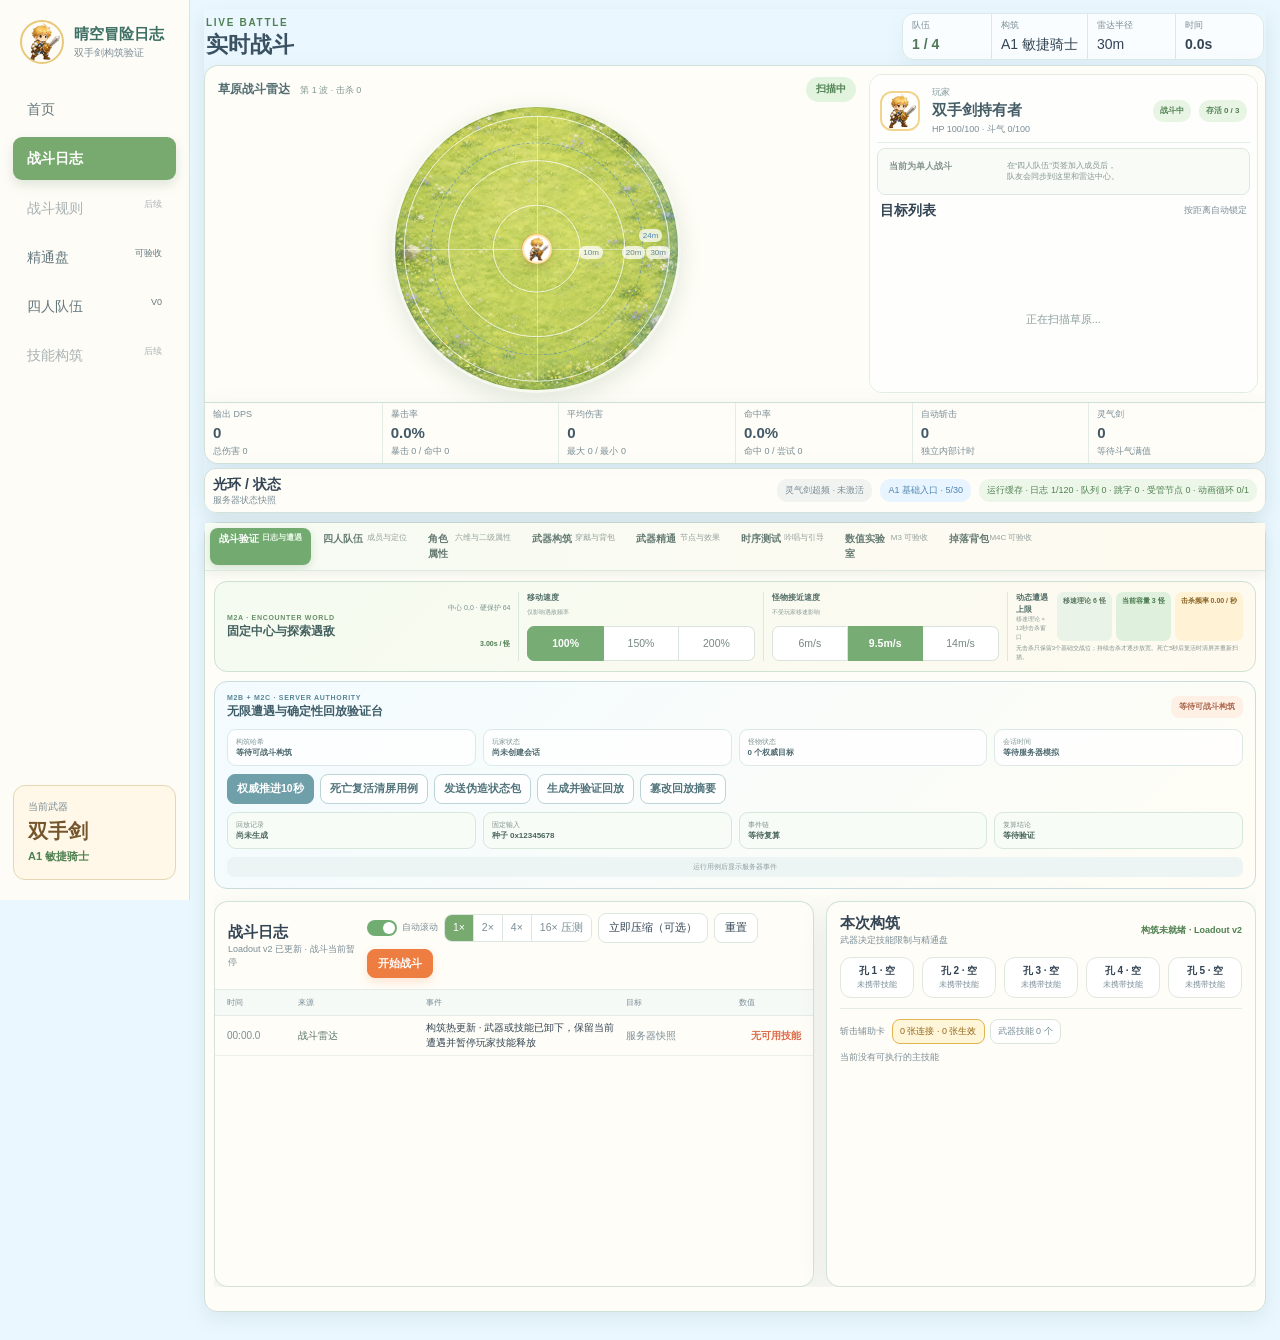
==== commit 30e8b71c: "deploy: publish M4C authoritative itemization" ====
--- a/apps/web/index.html
+++ b/apps/web/index.html
@@ -8,7 +8,7 @@
   <link rel="stylesheet" href="./theme-ro.css?v=combat-floats-1">
   <link rel="stylesheet" href="./character-stats-v2.css?v=mastery-stats-2">
   <link rel="stylesheet" href="./m3-numeric-lab.css?v=m3d-1">
-  <link rel="stylesheet" href="./m4-itemization-lab.css?v=m4c-1">
+  <link rel="stylesheet" href="./m4-itemization-lab.css?v=m4c-3">
 </head>
 <body>
   <div class="app-shell">
@@ -336,8 +336,8 @@
         </div>
       </section>
 
-      <section class="m4-itemization-lab" id="m4ItemizationLab" aria-label="M4B掉落、拾取与背包成长闭环">
-        <header><div><small>M4B · SERVER AUTHORITATIVE LOOT & INVENTORY</small><h2>地图掉落、自动拾取与冒险背包</h2><p>真实击杀 → 品质光柱 → 延迟汇聚 → 权威入包 → 分类整理 → 穿戴生效</p></div><b id="m4AuthorityState">Equipment v1</b></header>
+      <section class="m4-itemization-lab" id="m4ItemizationLab" aria-label="M4C掉落、随机装备与构筑成长闭环">
+        <header><div><small>M4C · SERVER AUTHORITATIVE ITEMIZATION V2</small><h2>地图掉落、随机装备与冒险背包</h2><p>怪物等级 → 基底准入 → 词缀标签/权重/T级 → 权威入包 → 穿戴重编译 → 战斗生效</p></div><b id="m4AuthorityState">Equipment v2</b></header>
         <div class="m4-map-controls">
           <label><span>地图规则</span><select id="m4MapMode"><option value="fixed">成长地图 · 固定等级</option><option value="dynamic">最终地图 · 动态等级</option></select></label>
           <label><span>地图等级</span><input id="m4MapLevel" type="number" min="1" max="60" value="10"></label>
@@ -345,8 +345,9 @@
           <article><small>本次怪物等级</small><strong id="m4MonsterLevel">Lv.30</strong></article>
           <article><small>必定掉落等级</small><strong id="m4DropLevel">物品 Lv.30</strong></article>
           <button id="m4SimulateDrop" type="button">模拟击杀并掉落</button>
-        </div>
-        <p class="m4-mock-note">M4B 实战投放：高亮细光柱落地后按掉落顺序自动拾取；背包满时物品继续保留在地图队列（最多 2,000 件），腾出空间后从最早一件继续。</p>
+          <button id="m4SimulateWeapon" type="button">生成 M4C 测试双手剑</button>
+        </div>
+        <p class="m4-mock-note">M4C 正式规则：物品等级等于怪物等级；基底和词缀阶级受物等门槛限制；T1 为最高阶；魔法最多 1 前缀 + 1 后缀，稀有最多 3 前缀 + 3 后缀；同词缀组互斥。掉落武器可直接生成正式 WeaponLoadout 并实时进入战斗。</p>
         <section class="m4-loot-status"><div><small>地图待拾取</small><strong id="m4PendingDrops">0 / 2,000 件</strong></div><div><small>拾取状态</small><strong id="m4LatestPickup">等待怪物掉落</strong></div><ol id="m4PickupFeed"><li>开始战斗后，真实击杀会生成掉落</li></ol></section>
         <div class="m4-content-grid">
           <section><h3>角色装备栏 <small>4 防具 + 3 首饰</small></h3><div id="m4EquipmentSlots" class="m4-slots"></div></section>
@@ -398,14 +399,14 @@
 
     </main>
   </div>
-  <script type="module" src="./battle-ro.js?v=m4b-12"></script>
+  <script type="module" src="./battle-ro.js?v=m4c-3"></script>
   <script type="module" src="./authority-encounter-lab.js?v=m2c-replay-1"></script>
   <script type="module" src="./character-stats-lab-v2.js?v=mastery-stats-2"></script>
   <script type="module" src="./party-lab.js?v=party-combat-1"></script>
   <script type="module" src="./timing-lab.js?v=runtime-retention-1"></script>
   <script type="module" src="./loadout-lab.js?v=hot-swap-1"></script>
   <script type="module" src="./m3-numeric-lab.js?v=m3d-1"></script>
-  <script type="module" src="./m4-itemization-lab.js?v=m4c-1"></script>
-  <script type="module" src="./workspace-shell.js?v=m4b-12"></script>
+  <script type="module" src="./m4-itemization-lab.js?v=m4c-3"></script>
+  <script type="module" src="./workspace-shell.js?v=m4c-3"></script>
 </body>
 </html>
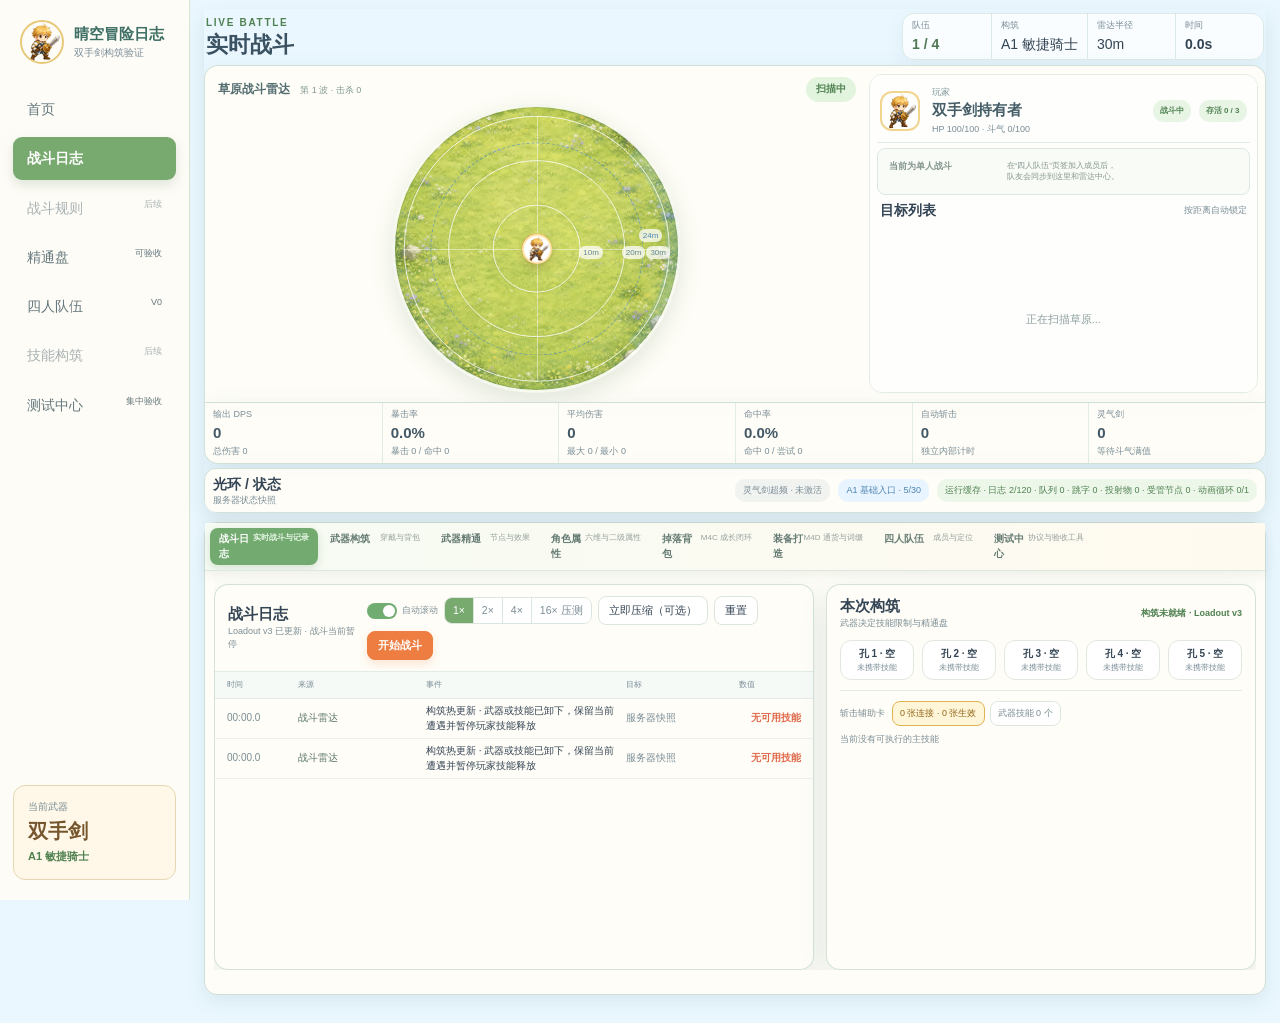
==== commit 202e8625: "deploy: publish M4D crafting validation" ====
--- a/apps/web/index.html
+++ b/apps/web/index.html
@@ -5,10 +5,12 @@
   <meta name="viewport" content="width=device-width, initial-scale=1.0">
   <meta name="description" content="双手剑 A1 敏捷骑士实时战斗日志">
   <title>双手剑 · 实时战斗日志</title>
-  <link rel="stylesheet" href="./theme-ro.css?v=combat-floats-1">
+  <link rel="stylesheet" href="./theme-ro.css?v=m4c-closure-3">
   <link rel="stylesheet" href="./character-stats-v2.css?v=mastery-stats-2">
   <link rel="stylesheet" href="./m3-numeric-lab.css?v=m3d-1">
-  <link rel="stylesheet" href="./m4-itemization-lab.css?v=m4c-3">
+  <link rel="stylesheet" href="./m4-itemization-lab.css?v=m4c-closure-3">
+  <link rel="stylesheet" href="./m4-crafting-lab.css?v=m4d-3">
+  <link rel="stylesheet" href="./projectile-volley-lab.css?v=m4c-closure-3">
 </head>
 <body>
   <div class="app-shell">
@@ -21,6 +23,7 @@
         <button id="masteryNavBtn" type="button">精通盘<small>可验收</small></button>
         <button id="partyNavBtn" type="button">四人队伍<small>V0</small></button>
         <button type="button" disabled>技能构筑<small>后续</small></button>
+        <button id="testCenterNavBtn" type="button">测试中心<small>集中验收</small></button>
       </nav>
       <div class="sidebar-build">
         <small>当前武器</small><strong>双手剑</strong><span>A1 敏捷骑士</span>
@@ -43,6 +46,7 @@
             <div class="radar-head"><span>草原战斗雷达 <small id="waveText">第 1 波</small></span><b id="encounterPhase">扫描中</b></div>
             <div class="radar" id="radar">
               <div class="radar-floats" id="radarFloats"></div>
+              <div class="radar-projectiles" id="radarProjectiles" aria-hidden="true"></div>
               <i class="radar-sweep"></i>
               <i class="radar-ring ring-1"></i><i class="radar-ring ring-2"></i><i class="radar-ring ring-3"></i>
               <i class="future-range"></i><i class="attack-range" id="attackRange"></i>
@@ -348,6 +352,16 @@
           <button id="m4SimulateWeapon" type="button">生成 M4C 测试双手剑</button>
         </div>
         <p class="m4-mock-note">M4C 正式规则：物品等级等于怪物等级；基底和词缀阶级受物等门槛限制；T1 为最高阶；魔法最多 1 前缀 + 1 后缀，稀有最多 3 前缀 + 3 后缀；同词缀组互斥。掉落武器可直接生成正式 WeaponLoadout 并实时进入战斗。</p>
+        <section class="m4-closure-proof" aria-label="M4C成长闭环状态">
+          <header><div><small>M4C CLOSURE · FORMAL PIPELINE</small><h3>M4C 成长闭环状态</h3></div><b id="m4ClosureState">5 条正式链路检查中</b></header>
+          <div>
+            <article><small>等级与掉落</small><strong id="m4DropRuleProof">等待地图等级</strong><span>怪物等级决定物品等级与基底准入</span></article>
+            <article><small>随机词缀池</small><strong id="m4AffixPoolProof">等待词缀目录</strong><span>前后缀、T级、权重与词缀组互斥</span></article>
+            <article><small>装备属性</small><strong id="m4EquippedStatProof">尚未穿戴装备</strong><span>服务器聚合后进入角色二级属性</span></article>
+            <article><small>技能 TAG 词缀</small><strong id="m4SkillAffixProof">当前未激活</strong><span>技能等级与投射物数量按最终 TAG 生效</span></article>
+            <article><small>正式战斗 Runtime</small><strong id="m4ProjectileRuntimeProof">等待投射物技能</strong><span>齐射、碰撞与单目标上限共用正式协议</span></article>
+          </div>
+        </section>
         <section class="m4-loot-status"><div><small>地图待拾取</small><strong id="m4PendingDrops">0 / 2,000 件</strong></div><div><small>拾取状态</small><strong id="m4LatestPickup">等待怪物掉落</strong></div><ol id="m4PickupFeed"><li>开始战斗后，真实击杀会生成掉落</li></ol></section>
         <div class="m4-content-grid">
           <section><h3>角色装备栏 <small>4 防具 + 3 首饰</small></h3><div id="m4EquipmentSlots" class="m4-slots"></div></section>
@@ -367,6 +381,20 @@
         <div class="m4-proof"><article><small>装备属性来源</small><strong id="m4BonusProof">尚未穿戴装备</strong></article><article><small>构筑同步</small><strong id="m4BuildProof">等待穿戴</strong></article><button id="m4ForgeryTest" type="button">伪造词缀包测试</button></div>
       </section>
 
+      <section class="m4-crafting-lab" id="m4CraftingLab" aria-label="M4D装备打造">
+        <header class="m4d-head"><div><small>M4D · SERVER AUTHORITATIVE CRAFTING</small><h2>装备打造</h2><p>选择目标装备 → 选择预兆（可选）→ 选择通货 → 服务器校验并生成新版本</p></div><div><b id="m4dAuthorityState">等待装备权威服务</b><strong id="m4dCraftResult">尚未进行打造</strong><section class="m4d-test-grants" style="display:flex;gap:5px;align-items:center;justify-content:flex-end"><span style="font-size:8px;color:#758273">公开测试补给</span><button id="m4dGrantSelectedCurrency" type="button" style="padding:5px 7px;border:1px solid #b9d5b3;border-radius:7px;background:#fff;color:#4d7d53">当前通货 +100</button><button id="m4dGrantAllCurrencies" type="button" style="padding:5px 7px;border:0;border-radius:7px;background:#78aa72;color:#fff">全部可用通货 +100</button></section></div></header>
+        <div class="m4d-layout">
+          <aside class="m4d-target-panel"><header><div><small>CRAFT TARGET</small><h3>选择目标装备</h3></div><span id="m4dTargetCount">0 件</span></header><div id="m4dTargetFilters" class="m4d-target-filters"><button class="active" data-craft-target="all">全部</button><button data-craft-target="weapon">武器</button><button data-craft-target="equipment">防具首饰</button></div><div id="m4dTargetList" class="m4d-target-list"></div></aside>
+          <main class="m4d-workbench">
+            <section id="m4dItemPreview" class="m4d-item-preview"><div class="empty"><b>尚未选择目标装备</b><span>从左侧装备列表选择一件物品</span></div></section>
+            <section class="m4d-selection-flow"><article><small>步骤 1 · 预兆</small><strong id="m4dSelectedCatalyst">不使用预兆</strong><button id="m4dClearCatalyst" type="button">清除</button></article><i>→</i><article><small>步骤 2 · 通货</small><strong id="m4dSelectedCurrency">尚未选择</strong></article><i>→</i><button id="m4dApplyCraft" type="button" disabled>服务器确认打造</button></section>
+            <section class="m4d-currency-panel"><header><div><small>POE2 CURRENCY CATALOG</small><h3>通货功能库</h3></div><span>悬停查看功能 · 数量由服务器快照提供</span></header><nav id="m4dCurrencyTabs" class="m4d-currency-tabs"></nav><div id="m4dCurrencyGrid" class="m4d-currency-grid"></div></section>
+          </main>
+          <aside class="m4d-affix-panel"><header><div><small>MODIFIERS CALC</small><h3>可出现属性统计</h3></div><span id="m4dAffixSummary">等待装备</span></header><div class="m4d-affix-legend"><span>P 前缀</span><span>S 后缀</span><span>T1 最高阶</span><span>权重越高越常见</span></div><div id="m4dAffixTable" class="m4d-affix-table"><p>选择装备后，按物品等级列出完整可用词缀和各阶级范围。</p></div></aside>
+        </div>
+        <footer class="m4d-proof"><span>客户端只提交：目标实例 ID、通货 ID、预兆 ID</span><span>服务器决定：适用性、扣除数量、随机词缀、Roll 值与装备版本</span><b>不接受客户端提交最终属性</b></footer>
+      </section>
+
       <section class="m3-numeric-lab" id="m3NumericLab" aria-label="M3战斗数值实验室">
         <header class="m3-lab-head">
           <div><small>M3D · AUTHORITATIVE NUMERIC LAB</small><h2>战斗数值实验室</h2><p>当前权威构筑 × 技能等级 × 怪物曲线 × 固定随机种子</p></div>
@@ -397,16 +425,47 @@
         <section class="m3-acceptance"><header><div><b>M3 自动验收用例</b><small>最终人工验收前的快速自检</small></div><button id="m3RunAcceptance" type="button">运行全部用例</button></header><ol id="m3AcceptanceCases"></ol></section>
       </section>
 
+      <section class="projectile-volley-lab" id="projectileVolleyLab" aria-label="投射物数量与轴对称轨迹测试场">
+        <header class="volley-lab-head">
+          <div><small>PROJECTILE VOLLEY V1 · RUNTIME PROTOCOL</small><h2>投射物数量与轨迹测试场</h2><p>所有轨迹直接使用 projectile-volley-v1；拖动目标后重新齐射，可检查奇偶数量、夹角和单目标命中上限。</p></div>
+          <div><b id="volleyProtocolState">轴对称 · 同帧齐射</b><strong id="volleyTestState">等待发射</strong></div>
+        </header>
+        <div class="volley-lab-grid">
+          <section class="volley-stage-card">
+            <div class="volley-stage-toolbar"><span>拖动右侧目标改变面向方向</span><b id="volleyEmitTime">尚未生成齐射</b></div>
+            <svg id="volleyStage" class="volley-stage" viewBox="0 0 720 420" role="img" aria-label="投射物轨迹预览">
+              <defs><filter id="volleyGlow"><feGaussianBlur stdDeviation="3" result="blur"/><feMerge><feMergeNode in="blur"/><feMergeNode in="SourceGraphic"/></feMerge></filter></defs>
+              <g id="volleyGrid"></g><g id="volleyTrajectories"></g><g id="volleyActors"></g>
+            </svg>
+            <div class="volley-legend"><span><i class="axis"></i>目标中轴</span><span><i class="path"></i>轨迹</span><span><i class="hit"></i>本组有效命中</span><span><i class="pass"></i>同目标穿过</span></div>
+          </section>
+          <aside class="volley-control-card">
+            <label><span>投射物数量 <b id="volleyCountLabel">2</b></span><input id="volleyCount" type="range" min="1" max="16" value="2"></label>
+            <div id="volleyPresets" class="volley-presets"><button data-volley-count="1">1</button><button class="active" data-volley-count="2">2</button><button data-volley-count="3">3</button><button data-volley-count="5">5</button><button data-volley-count="8">8</button><button data-volley-count="16">16</button></div>
+            <button id="volleyFire" class="volley-fire" type="button">发射一组投射物</button>
+            <label class="volley-auto"><input id="volleyAutoFire" type="checkbox" checked><span>修改数量或目标位置时自动发射</span></label>
+            <dl class="volley-metrics"><div><dt>相邻夹角</dt><dd id="volleySpacing">6°</dd></div><div><dt>总扇面</dt><dd id="volleyArc">6°</dd></div><div><dt>生成方式</dt><dd id="volleySimultaneous">同帧 ×2</dd></div><div><dt>目标命中</dt><dd id="volleyHitCount">0 / 1</dd></div></dl>
+          </aside>
+        </div>
+        <div class="volley-proof-grid">
+          <article><small>服务器相对角度序列</small><code id="volleyAngles">[-3°, +3°]</code></article>
+          <article><small>命中约束</small><strong id="volleyHitRule">默认：同一齐射 · 同目标最多 1 次</strong><span id="volleyGeometryRule">没有保底命中；只有轨迹与目标碰撞体相交才会结算。技能主体可明确覆盖默认上限。</span></article>
+          <article><small>验收结论</small><strong id="volleySymmetryProof">轴对称通过</strong><span id="volleyArcProof">总扇面未超过 180°</span></article>
+        </div>
+      </section>
+
     </main>
   </div>
-  <script type="module" src="./battle-ro.js?v=m4c-3"></script>
+  <script type="module" src="./battle-ro.js?v=m4c-closure-3"></script>
   <script type="module" src="./authority-encounter-lab.js?v=m2c-replay-1"></script>
   <script type="module" src="./character-stats-lab-v2.js?v=mastery-stats-2"></script>
   <script type="module" src="./party-lab.js?v=party-combat-1"></script>
   <script type="module" src="./timing-lab.js?v=runtime-retention-1"></script>
   <script type="module" src="./loadout-lab.js?v=hot-swap-1"></script>
   <script type="module" src="./m3-numeric-lab.js?v=m3d-1"></script>
-  <script type="module" src="./m4-itemization-lab.js?v=m4c-3"></script>
-  <script type="module" src="./workspace-shell.js?v=m4c-3"></script>
+  <script type="module" src="./m4-itemization-lab.js?v=m4d-5"></script>
+  <script type="module" src="./m4-crafting-lab.js?v=m4d-5"></script>
+  <script type="module" src="./projectile-volley-lab.js?v=m4c-closure-3"></script>
+  <script type="module" src="./workspace-shell.js?v=m4d-1"></script>
 </body>
 </html>
--- a/apps/web/theme-ro.css
+++ b/apps/web/theme-ro.css
@@ -82,3 +82,10 @@
 
 /* M2C deterministic replay proof */
 .server-replay-proof{display:grid;grid-template-columns:repeat(4,minmax(0,1fr));gap:7px;margin-top:8px}.server-replay-proof article{min-width:0;padding:7px 8px;border:1px solid #d7e7dc;border-radius:9px;background:#f8fcf7;display:grid}.server-replay-proof small{color:#7f938a;font-size:7px}.server-replay-proof strong{overflow:hidden;text-overflow:ellipsis;white-space:nowrap;color:#48665b;font-size:8px}.server-replay-proof strong[data-tone="verified"]{color:#36824a}.server-replay-proof strong[data-tone="rejected"]{color:#b45042}.server-authority-actions{flex-wrap:wrap}@media(max-width:760px){.server-replay-proof{grid-template-columns:repeat(2,minmax(0,1fr))}}
+
+/* M4C formal projectile presentation */
+.radar-projectiles{position:absolute;z-index:11;inset:0;overflow:hidden;border-radius:50%;pointer-events:none}.radar-projectile{position:absolute;left:50%;top:50%;width:var(--projectile-distance);height:2px;transform-origin:0 50%;transform:rotate(var(--projectile-angle));background:linear-gradient(90deg,rgba(255,255,255,.08),rgba(82,174,236,.55));animation:radarProjectileTrail var(--projectile-duration) linear forwards}.radar-projectile i{position:absolute;left:0;top:50%;width:7px;height:7px;border:2px solid #dff6ff;border-radius:50%;background:#42b8f0;box-shadow:0 0 7px #48bff5;transform:translate(-50%,-50%);animation:radarProjectileFly var(--projectile-duration) linear forwards}.radar-projectile.effective{background:linear-gradient(90deg,rgba(255,255,255,.12),rgba(255,183,61,.8))}.radar-projectile.effective i{border-color:#fff4cf;background:#ff9f24;box-shadow:0 0 9px #ffb039}.radar-projectile.suppressed{opacity:.62}.radar-projectile.suppressed i{background:#9382e8;border-color:#ece7ff;box-shadow:0 0 7px #9b8aed}@keyframes radarProjectileFly{to{left:100%}}@keyframes radarProjectileTrail{0%,78%{opacity:1}100%{opacity:0}}
+
+/* Formal navigation and consolidated acceptance center */
+.test-center{margin-top:9px}.test-center-head{padding:14px 16px;border:1px solid #d4e4da;border-radius:12px;background:linear-gradient(120deg,#f5fbf3,#fff8e9);display:flex;justify-content:space-between;align-items:center}.test-center-head small{color:#579066;font-size:8px;font-weight:800;letter-spacing:.12em}.test-center-head h2{margin:2px 0;color:#385c55;font-size:20px}.test-center-head p{margin:0;color:#7b9189;font-size:9px}.test-center-head>b{padding:7px 10px;border-radius:10px;background:#e5f3df;color:#4b7d51;font-size:9px}.test-center-tabs{display:grid;grid-template-columns:repeat(4,minmax(0,1fr));gap:7px;margin:9px 0}.test-center-tabs button{padding:9px 11px;border:1px solid #d8e5dc;border-radius:10px;background:#fff;color:#587168;text-align:left;display:grid;cursor:pointer}.test-center-tabs button b{font-size:10px}.test-center-tabs button small{color:#91a098;font-size:8px}.test-center-tabs button.active{border-color:#70aa71;background:#eaf6e5;color:#3e7548;box-shadow:0 3px 9px rgba(77,123,79,.12)}.test-center-view[hidden]{display:none}.test-center-view>.encounter-tuning,.test-center-view>.server-authority-lab,.test-center-view>.timing-lab-panel,.test-center-view>.m3-numeric-lab,.test-center-view>.projectile-volley-lab{margin-top:9px}.m4-closure-proof{margin:9px 0;padding:10px;border:1px solid #d5e5d8;border-radius:11px;background:#f8fcf5}.m4-closure-proof>header{display:flex;justify-content:space-between;align-items:center;margin-bottom:8px}.m4-closure-proof>header small{color:#5a9063;font-size:7px;font-weight:800;letter-spacing:.1em}.m4-closure-proof h3{margin:2px 0 0;color:#42635a;font-size:13px}.m4-closure-proof>header>b{padding:5px 8px;border-radius:8px;background:#e2f2dc;color:#4d7d52;font-size:8px}.m4-closure-proof>div{display:grid;grid-template-columns:repeat(5,minmax(0,1fr));gap:6px}.m4-closure-proof article{min-width:0;padding:7px;border:1px solid #dce9df;border-radius:8px;background:#fff;display:grid;gap:2px}.m4-closure-proof article small{color:#8a9b94;font-size:7px}.m4-closure-proof article strong{overflow:hidden;text-overflow:ellipsis;color:#48685e;font-size:8px}.m4-closure-proof article span{color:#91a099;font-size:7px}@media(max-width:980px){.sidebar nav,#workspaceTabs{grid-template-columns:repeat(7,minmax(0,1fr))}.m4-closure-proof>div{grid-template-columns:repeat(2,minmax(0,1fr))}}@media(max-width:700px){.test-center-tabs{grid-template-columns:repeat(2,minmax(0,1fr))}}
+.network-authority-boundary{margin-top:9px;padding:11px;border:1px solid #ead3a9;border-radius:11px;background:#fffaf0}.network-authority-boundary>header{display:flex;justify-content:space-between;align-items:center}.network-authority-boundary>header small{color:#ad7a28;font-size:7px;font-weight:800;letter-spacing:.1em}.network-authority-boundary h3{margin:2px 0;color:#65523c;font-size:13px}.network-authority-boundary>header>b{padding:5px 8px;border-radius:8px;background:#fff0ce;color:#9a681f;font-size:8px}.network-authority-boundary>div{display:grid;grid-template-columns:repeat(4,minmax(0,1fr));gap:6px;margin-top:8px}.network-authority-boundary article{padding:7px;border:1px solid #eadfca;border-radius:8px;background:#fff;display:grid;gap:2px}.network-authority-boundary article small{color:#9d8d76;font-size:7px}.network-authority-boundary article strong{color:#675744;font-size:8px}.network-authority-boundary article span,.network-authority-boundary>p{color:#91816b;font-size:7px}.network-authority-boundary>p{margin:7px 2px 0}@media(max-width:800px){.network-authority-boundary>div{grid-template-columns:repeat(2,minmax(0,1fr))}}
--- a/apps/web/m4-crafting-lab.css
+++ b/apps/web/m4-crafting-lab.css
@@ -0,0 +1 @@
+.m4-crafting-lab{padding:14px;border:1px solid #d7e6d2;border-radius:14px;background:#fffdf6;color:#52634f}.m4d-head{display:flex;justify-content:space-between;gap:18px;align-items:flex-start;margin-bottom:12px}.m4d-head small,.m4d-currency-panel header small,.m4d-target-panel header small,.m4d-affix-panel header small{font-size:8px;font-weight:900;letter-spacing:.12em;color:#4f8a5b}.m4d-head h2,.m4d-target-panel h3,.m4d-currency-panel h3,.m4d-affix-panel h3{margin:3px 0;color:#395b48}.m4d-head p{margin:0;font-size:10px;color:#819080}.m4d-head>div:last-child{display:grid;gap:5px;text-align:right}.m4d-head>div:last-child b{padding:5px 8px;border-radius:8px;background:#e7f4df;color:#477a50;font-size:9px}.m4d-head>div:last-child strong{font-size:9px;color:#9a6b27}.m4d-layout{display:grid;grid-template-columns:minmax(190px,.72fr) minmax(420px,1.55fr) minmax(300px,1.08fr);gap:10px;align-items:start}.m4d-target-panel,.m4d-workbench,.m4d-affix-panel{border:1px solid #dce7d8;border-radius:12px;background:#fff;padding:10px;min-width:0}.m4d-target-panel>header,.m4d-currency-panel>header,.m4d-affix-panel>header{display:flex;justify-content:space-between;align-items:center}.m4d-target-panel>header span,.m4d-affix-panel>header span{font-size:8px;color:#82937f}.m4d-target-filters{display:flex;gap:4px;margin:8px 0}.m4d-target-filters button,.m4d-currency-tabs button{border:1px solid #d9e5d6;background:#fbfcf7;color:#738171;border-radius:7px;padding:6px;font-size:8px}.m4d-target-filters button.active,.m4d-currency-tabs button.active{background:#78aa72;color:#fff;border-color:#78aa72}.m4d-target-list{display:grid;gap:5px;max-height:620px;overflow:auto;padding-right:3px}.m4d-target-list>button{display:grid;grid-template-columns:30px 1fr auto;gap:7px;align-items:center;text-align:left;padding:6px;border:1px solid #e5e9df;border-left:3px solid #ddd;border-radius:8px;background:#fff}.m4d-target-list>button.selected{outline:2px solid #82b277;background:#f3faed}.m4d-target-list>button>span{font-size:20px;text-align:center}.m4d-target-list>button div{display:grid}.m4d-target-list>button b{font-size:9px;color:#536252}.m4d-target-list>button small{font-size:7px;color:#94a091}.m4d-target-list>button i{font-style:normal;font-size:8px;color:#9a8b68}.m4d-item-preview{min-height:260px;border:1px solid #e5ddc9;border-radius:11px;background:linear-gradient(180deg,#fffdf8,#fffaf0);padding:11px}.m4d-item-preview .empty{display:grid;place-content:center;text-align:center;min-height:235px;color:#9aa294}.m4d-item-preview>header{display:grid;grid-template-columns:42px 1fr auto;align-items:center;gap:9px;padding-bottom:8px;border-bottom:1px solid #e8dfca}.m4d-item-preview>header>span{font-size:30px;text-align:center}.m4d-item-preview h3{margin:2px 0;font-size:17px}.m4d-item-preview header small{font-size:8px;color:#9a8b73}.m4d-item-preview header>b{font-size:9px;color:#8da087}.m4d-item-flags{display:flex;gap:5px;flex-wrap:wrap;margin:8px 0}.m4d-item-flags span,.m4d-item-flags em{padding:3px 6px;border-radius:6px;background:#edf5e9;font-size:7px;font-style:normal}.m4d-item-flags em{background:#ffe9df;color:#b85d44}.m4d-item-preview ul{display:grid;gap:4px;margin:0;padding:0;list-style:none}.m4d-item-preview li{display:grid;grid-template-columns:48px 1fr auto;gap:6px;padding:5px;border-radius:6px;background:#fff;border:1px solid #eee6d5;font-size:8px}.m4d-item-preview li span{color:#a0834c;font-weight:800}.m4d-item-preview li strong{color:#46724d}.m4d-weapon-skills{margin-top:8px;padding:7px;border:1px dashed #d8bf74;border-radius:8px;background:#fff8df}.m4d-weapon-skills small{font-size:7px;color:#96732d}.m4d-weapon-skills div{display:flex;gap:4px;flex-wrap:wrap;margin-top:4px;font-size:8px}.m4d-weapon-skills div span{padding:3px 5px;border-radius:5px;background:#f6df8b}.m4d-selection-flow{display:grid;grid-template-columns:1fr auto 1fr auto auto;gap:6px;align-items:stretch;margin:9px 0}.m4d-selection-flow article{display:grid;grid-template-columns:1fr auto;gap:3px;padding:7px;border:1px solid #dfe8db;border-radius:8px;background:#f9fcf6}.m4d-selection-flow article small{grid-column:1/-1;font-size:7px;color:#8c9989}.m4d-selection-flow article strong{font-size:9px}.m4d-selection-flow article button{border:0;background:none;color:#a66c45;font-size:7px}.m4d-selection-flow>i{align-self:center;font-style:normal;color:#aab4a6}.m4d-selection-flow>button{border:0;border-radius:9px;background:#ed7f46;color:#fff;font-weight:800;font-size:9px;padding:0 10px}.m4d-selection-flow>button:disabled{background:#d9ddd5;color:#999}.m4d-currency-panel{border-top:1px solid #e1e9dd;padding-top:9px}.m4d-currency-panel header>span{font-size:7px;color:#8c988a}.m4d-currency-tabs{display:grid;grid-template-columns:repeat(6,1fr);gap:4px;margin:8px 0}.m4d-currency-tabs button{display:grid;gap:1px}.m4d-currency-tabs button small{font-size:6px;opacity:.8}.m4d-currency-grid{display:grid;grid-template-columns:repeat(5,minmax(0,1fr));gap:5px}.m4d-currency{position:relative;display:grid;grid-template-columns:25px 1fr auto;grid-template-rows:auto auto;gap:2px 5px;text-align:left;padding:6px;border:1px solid #e0e5d9;border-radius:8px;background:#fff;color:#596557}.m4d-currency>span{grid-row:1/3;font-size:21px;text-align:center}.m4d-currency>b{font-size:8px}.m4d-currency>strong{font-size:10px;color:#4d8654}.m4d-currency>small{font-size:6px;color:#98a095}.m4d-currency.selected{outline:2px solid #e0a540;background:#fff8df}.m4d-currency.catalyst{border-style:dashed}.m4d-currency.disabled{opacity:.45}.m4d-currency-grid aside{grid-column:1/-1;display:grid;gap:2px;padding:7px;border-radius:8px;background:#edf5e9}.m4d-currency-grid aside b{font-size:8px}.m4d-currency-grid aside span{font-size:7px;color:#758273}.m4d-affix-legend{display:flex;flex-wrap:wrap;gap:4px;margin:8px 0}.m4d-affix-legend span{font-size:6px;padding:3px 5px;border-radius:5px;background:#f0f4ed}.m4d-affix-table{max-height:720px;overflow:auto;padding-right:3px}.m4d-affix-table>section>h4{position:sticky;top:0;z-index:2;margin:6px 0;padding:5px 7px;background:#638f6b;color:#fff;border-radius:6px;font-size:9px}.m4d-affix-table article{margin-bottom:6px;border:1px solid #e2e7dc;border-radius:8px;overflow:hidden}.m4d-affix-table article>header{display:grid;grid-template-columns:23px 1fr auto;gap:5px;align-items:center;padding:6px;background:#fafcf7}.m4d-affix-table article>header>span{display:grid;place-items:center;width:21px;height:21px;border-radius:50%;background:#e6f1e1;color:#4d8157;font-size:8px;font-weight:900}.m4d-affix-table article header div{display:grid}.m4d-affix-table article header b{font-size:8px}.m4d-affix-table article header small{font-size:6px;color:#929c8f}.m4d-affix-table article header strong{font-size:8px;color:#ad742c}.m4d-affix-table article p{display:grid;grid-template-columns:30px 50px 1fr 55px;margin:0;padding:4px 6px;border-top:1px solid #edf0e9;font-size:7px}.m4d-affix-table article p i{text-align:right;font-style:normal;color:#999}.m4d-proof{display:flex;gap:12px;flex-wrap:wrap;margin-top:10px;padding:8px;border-radius:9px;background:#eef6ea;font-size:7px}.m4d-proof b{margin-left:auto;color:#47774e}.rarity-normal{border-left-color:#d8d4c8!important}.rarity-magic{border-left-color:#63a9ff!important}.rarity-rare{border-left-color:#e0b62e!important}.rarity-unique{border-left-color:#d98235!important}@media(max-width:1150px){.m4d-layout{grid-template-columns:210px 1fr}.m4d-affix-panel{grid-column:1/-1}.m4d-affix-table{max-height:480px}.m4d-currency-grid{grid-template-columns:repeat(4,1fr)}}@media(max-width:760px){.m4d-layout{grid-template-columns:1fr}.m4d-affix-panel{grid-column:auto}.m4d-target-list{max-height:260px}.m4d-currency-tabs{grid-template-columns:repeat(3,1fr)}.m4d-currency-grid{grid-template-columns:repeat(2,1fr)}.m4d-selection-flow{grid-template-columns:1fr}.m4d-selection-flow>i{display:none}}
--- a/apps/web/projectile-volley-lab.css
+++ b/apps/web/projectile-volley-lab.css
@@ -0,0 +1,3 @@
+.projectile-volley-lab{border:1px solid #cfe0d2;border-radius:16px;background:#fffdf7;overflow:hidden;color:#315045}.volley-lab-head{display:flex;justify-content:space-between;gap:18px;padding:18px 20px;border-bottom:1px solid #dce8dc;background:linear-gradient(110deg,#fffdf6,#eef8ed)}.volley-lab-head small{color:#49845d;font-size:10px;font-weight:800;letter-spacing:.12em}.volley-lab-head h2{margin:4px 0;font-size:22px}.volley-lab-head p{margin:0;color:#74867f;font-size:12px}.volley-lab-head>div:last-child{display:grid;align-content:center;justify-items:end;gap:7px}.volley-lab-head b,.volley-lab-head strong{padding:5px 9px;border-radius:9px;background:#e2f2dd;color:#367044;font-size:11px}.volley-lab-head strong{background:#fff0c8;color:#94651e}.volley-lab-grid{display:grid;grid-template-columns:minmax(0,1fr) 280px;gap:16px;padding:16px}.volley-stage-card,.volley-control-card,.volley-proof-grid article{border:1px solid #d7e5d8;border-radius:13px;background:#fff}.volley-stage-toolbar{display:flex;justify-content:space-between;padding:10px 12px;color:#71827b;font-size:11px}.volley-stage-toolbar b{color:#397154}.volley-stage{display:block;width:100%;max-height:480px;min-height:320px;background:radial-gradient(circle at 20% 50%,rgba(255,225,139,.28),transparent 24%),linear-gradient(#f9fcf4,#eaf6e7);touch-action:none;cursor:crosshair}.volley-stage #volleyGrid circle,.volley-stage #volleyGrid line{fill:none;stroke:rgba(93,145,104,.15);stroke-width:1}.volley-player circle{fill:#fff4d2;stroke:#e7a831;stroke-width:3}.volley-player text,.volley-target text{font-size:20px;pointer-events:none}.volley-target{cursor:grab}.volley-target circle{fill:#fff;stroke:#d66c4c;stroke-width:3}.volley-target path{stroke:#df8060;stroke-width:4;stroke-linecap:round}.volley-target.hit{animation:volleyTargetHit .28s ease}.volley-target.hit circle{fill:#ffe1cf;filter:drop-shadow(0 0 8px #f08d5d)}.volley-aim-axis{stroke:#efaf45;stroke-width:2;stroke-dasharray:7 7;opacity:.8}.volley-path{stroke:#58a8d5;stroke-width:2;opacity:.42}.volley-path.state-effective{stroke:#ff9f2f;stroke-width:3;opacity:.9}.volley-path.state-suppressed{stroke:#9c8bd7}.volley-projectile{fill:#eafaff;stroke:#2e9dcc;stroke-width:2}.volley-projectile.state-effective{fill:#fff0a5;stroke:#f19325}.volley-projectile.state-suppressed{fill:#e7defa;stroke:#8168c7}.volley-legend{display:flex;gap:16px;flex-wrap:wrap;padding:10px 12px;color:#75867e;font-size:10px}.volley-legend i{display:inline-block;width:18px;height:3px;margin-right:5px;vertical-align:middle;background:#58a8d5}.volley-legend i.axis{background:#efaf45}.volley-legend i.hit{background:#f19325}.volley-legend i.pass{background:#8168c7}.volley-control-card{padding:15px}.volley-control-card label>span{display:flex;justify-content:space-between;margin-bottom:8px;font-size:12px}.volley-control-card input[type=range]{width:100%;accent-color:#69a86b}.volley-presets{display:grid;grid-template-columns:repeat(6,1fr);gap:4px;margin:11px 0}.volley-presets button{padding:6px 0;border:1px solid #d4e3d4;border-radius:7px;background:#f8fbf5;color:#567066}.volley-presets button.active{background:#72ad70;color:#fff;border-color:#72ad70}.volley-fire{width:100%;padding:11px;border:0;border-radius:9px;background:linear-gradient(135deg,#f1a23f,#e8753d);color:white;font-weight:800;box-shadow:0 5px 12px rgba(205,113,50,.2)}.volley-auto{display:flex;gap:7px;align-items:center;margin:12px 0;color:#687b72;font-size:11px}.volley-auto span{margin:0!important}.volley-metrics{display:grid;grid-template-columns:1fr 1fr;gap:7px;margin:0}.volley-metrics div{padding:9px;border-radius:9px;background:#f3f8f1}.volley-metrics dt{color:#819088;font-size:9px}.volley-metrics dd{margin:3px 0 0;color:#315d46;font-size:13px;font-weight:800}.volley-proof-grid{display:grid;grid-template-columns:1.3fr 1fr 1fr;gap:10px;padding:0 16px 16px}.volley-proof-grid article{display:grid;gap:5px;padding:12px}.volley-proof-grid small{color:#7c8e85}.volley-proof-grid code{white-space:normal;color:#3f7391;font-size:12px}.volley-proof-grid strong{color:#3c7550}.volley-proof-grid strong[data-tone=fail]{color:#bd4f3b}.volley-proof-grid span{color:#829088;font-size:10px}@keyframes volleyTargetHit{25%{transform:translate(var(--x,0),var(--y,0)) scale(1.12)}50%{opacity:.65}100%{opacity:1}}@media(max-width:900px){.volley-lab-grid{grid-template-columns:1fr}.volley-proof-grid{grid-template-columns:1fr}.volley-stage{min-height:260px}.volley-lab-head{display:block}.volley-lab-head>div:last-child{margin-top:10px;justify-items:start}}
+.volley-target circle.hit-pulse{fill:#ffe1cf;filter:drop-shadow(0 0 8px #f08d5d);animation:volleyHitPulse .28s ease;transform-box:fill-box;transform-origin:center}@keyframes volleyHitPulse{25%{transform:scale(1.12)}50%{opacity:.65}100%{transform:scale(1);opacity:1}}
+.volley-projectile.impacted{opacity:0}
